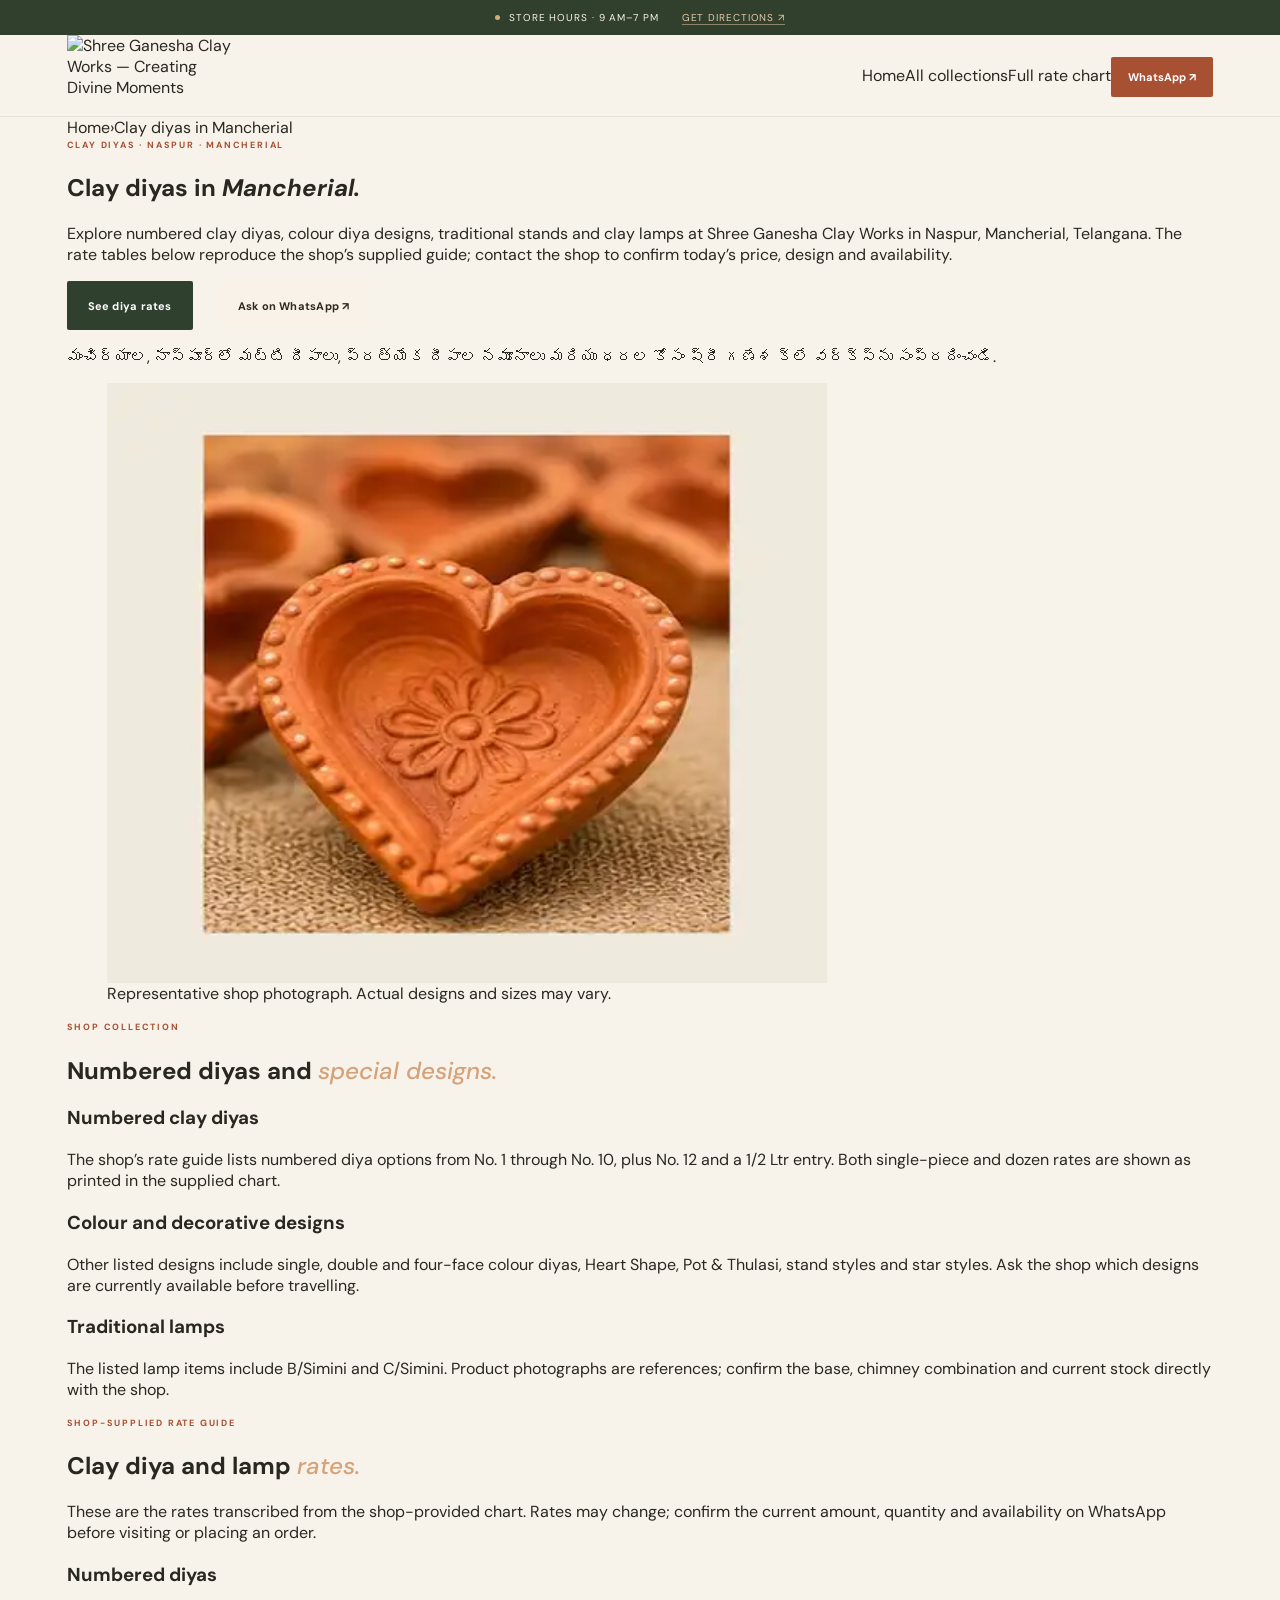
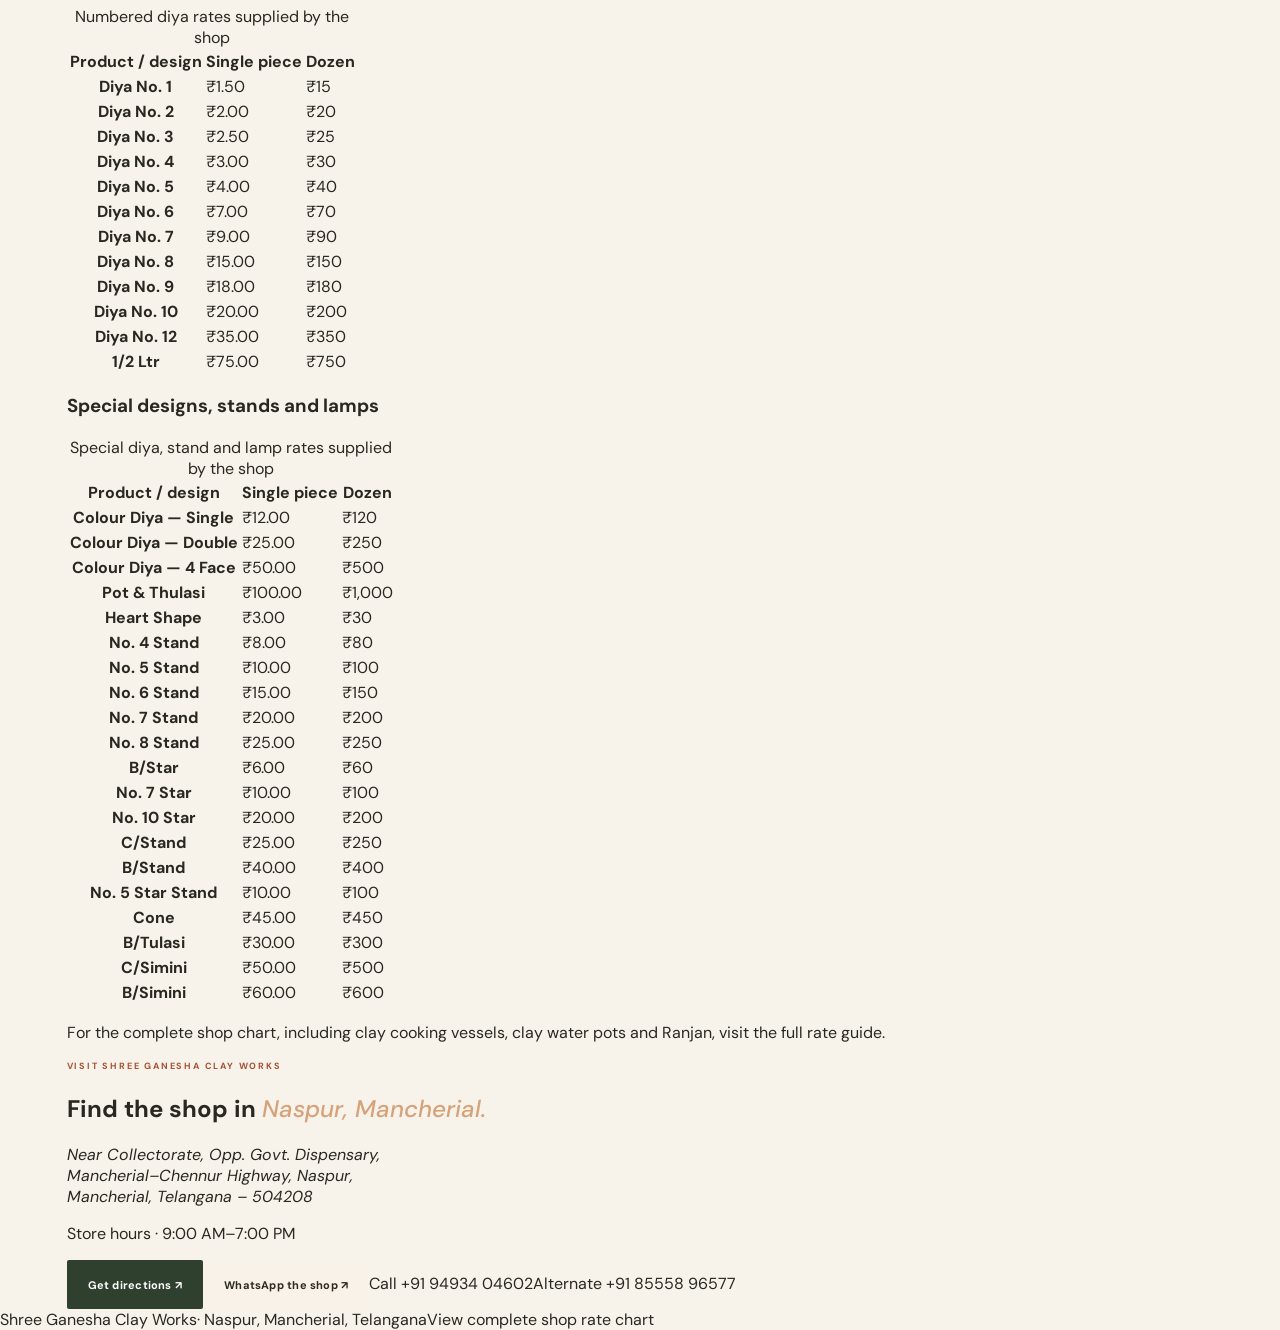
==== clay-diyas-mancherial/index.html @ 5c4641be "Add dedicated Mancherial clay diya landing page" ====
<!doctype html>
<html lang="en-IN">
<head>
  <meta charset="utf-8">
  <meta name="viewport" content="width=device-width, initial-scale=1">
  <meta name="theme-color" content="#f7f2e9">
  <meta name="description" content="Explore numbered clay diyas, colour diya designs, stands and traditional lamps at Shree Ganesha Clay Works in Naspur, Mancherial. Ask for current availability.">
  <meta name="robots" content="index, follow, max-image-preview:large">
  <link rel="canonical" href="https://shreeganeshaclayworks.pages.dev/clay-diyas-mancherial/">
  <meta property="og:site_name" content="Shree Ganesha Clay Works">
  <meta property="og:type" content="website">
  <meta property="og:url" content="https://shreeganeshaclayworks.pages.dev/clay-diyas-mancherial/">
  <meta property="og:title" content="Clay Diyas in Mancherial | Shree Ganesha Clay Works">
  <meta property="og:description" content="Explore numbered clay diyas, colour diya designs, stands and traditional lamps at Shree Ganesha Clay Works in Naspur, Mancherial. Ask for current availability.">
  <meta property="og:image" content="https://shreeganeshaclayworks.pages.dev/assets/products/heart-diya.webp">
  <meta property="og:image:alt" content="Clay products from Shree Ganesha Clay Works in Naspur, Mancherial">
  <meta name="twitter:card" content="summary_large_image">
  <meta name="twitter:title" content="Clay Diyas in Mancherial | Shree Ganesha Clay Works">
  <meta name="twitter:description" content="Explore numbered clay diyas, colour diya designs, stands and traditional lamps at Shree Ganesha Clay Works in Naspur, Mancherial. Ask for current availability.">
  <meta name="twitter:image" content="https://shreeganeshaclayworks.pages.dev/assets/products/heart-diya.webp">
  <title>Clay Diyas in Mancherial | Shree Ganesha Clay Works</title>
  <script type="application/ld+json">{
  "@context": "https://schema.org",
  "@graph": [
    {
      "@type": "CollectionPage",
      "@id": "https://shreeganeshaclayworks.pages.dev/clay-diyas-mancherial/#webpage",
      "url": "https://shreeganeshaclayworks.pages.dev/clay-diyas-mancherial/",
      "name": "Clay Diyas in Mancherial | Shree Ganesha Clay Works",
      "description": "Explore numbered clay diyas, colour diya designs, stands and traditional lamps at Shree Ganesha Clay Works in Naspur, Mancherial. Ask for current availability.",
      "inLanguage": "en-IN",
      "isPartOf": {
        "@id": "https://shreeganeshaclayworks.pages.dev/#store"
      }
    },
    {
      "@type": "BreadcrumbList",
      "itemListElement": [
        {
          "@type": "ListItem",
          "position": 1,
          "name": "Home",
          "item": "https://shreeganeshaclayworks.pages.dev/"
        },
        {
          "@type": "ListItem",
          "position": 2,
          "name": "Clay Diyas in Mancherial | Shree Ganesha Clay Works",
          "item": "https://shreeganeshaclayworks.pages.dev/clay-diyas-mancherial/"
        }
      ]
    }
  ]
}</script>
  <link rel="preconnect" href="https://fonts.googleapis.com">
  <link rel="preconnect" href="https://fonts.gstatic.com" crossorigin>
  <link href="https://fonts.googleapis.com/css2?family=DM+Sans:wght@400;500;600;700&family=Playfair+Display:wght@500;600;700&display=swap" rel="stylesheet">
  <link rel="stylesheet" href="../styles.css?v=20261110-seo-01">
  <link rel="icon" type="image/svg+xml" href="../favicon.svg">
</head>
<body>
<a class="skip-link" href="#main-content">Skip to content</a>
<div class="announcement"><span class="announcement-dot"></span><span>Store hours · 9 AM–7 PM</span><a href="https://www.google.com/maps/search/?api=1&query=Near+Collectorate,+Opp.+Govt.+Dispensary,+Mancherial-Chennur+Highway,+Naspur,+Mancherial,+Telangana+504208" target="_blank" rel="noopener noreferrer">Get directions ↗</a></div>
<header class="site-header seo-site-header">
 <a class="brand" href="../" aria-label="Shree Ganesha Clay Works home"><img class="brand-logo" src="https://d2ol7oe51mr4n9.cloudfront.net/user_3JhHYSnxjWx3r7xsCRdqAg9xlbY/aad0e2a4-b1b1-4aaa-b859-bee5aded603d.png" alt="Shree Ganesha Clay Works — Creating Divine Moments" width="1774" height="887"></a>
 <nav class="seo-page-nav" aria-label="Page navigation">
  <a href="../">Home</a><a href="../#collections">All collections</a><a href="../#rate-chart">Full rate chart</a><a class="nav-whatsapp" href="https://wa.me/919493404602?text=Hello%20Shree%20Ganesha%20Clay%20Works!%20Please%20share%20current%20product%20designs%2C%20prices%20and%20availability." target="_blank" rel="noopener noreferrer">WhatsApp ↗</a>
 </nav>
</header>
<main id="main-content" class="seo-landing section">
 <nav class="seo-breadcrumbs" aria-label="Breadcrumb"><a href="../">Home</a><span aria-hidden="true">›</span><span aria-current="page">Clay diyas in Mancherial</span></nav>
 <section class="seo-landing-hero">
  <div class="seo-landing-copy">
   <p class="eyebrow">CLAY DIYAS · NASPUR · MANCHERIAL</p>
   <h1>Clay diyas in <em>Mancherial.</em></h1>
   <p class="seo-landing-lede">Explore numbered clay diyas, colour diya designs, traditional stands and clay lamps at Shree Ganesha Clay Works in Naspur, Mancherial, Telangana. The rate tables below reproduce the shop’s supplied guide; contact the shop to confirm today’s price, design and availability.</p>
   <div class="hero-actions"><a class="button button-dark" href="#diya-rates">See diya rates</a><a class="button button-light" href="https://wa.me/919493404602?text=Hello%20Shree%20Ganesha%20Clay%20Works!%20I%20am%20interested%20in%20clay%20diyas.%20Please%20confirm%20current%20designs%2C%20prices%20and%20availability." target="_blank" rel="noopener noreferrer">Ask on WhatsApp ↗</a></div>
   <p class="seo-local-note" lang="te">మంచిర్యాల, నాస్పూర్‌లో మట్టి దీపాలు, ప్రత్యేక దీపాల నమూనాలు మరియు ధరల కోసం ష్రీ గణేశ క్లే వర్క్స్‌ను సంప్రదించండి.</p>
  </div>
  <figure class="seo-landing-visual"><img src="../assets/products/heart-diya.webp" alt="Traditional clay diya reference photograph from Shree Ganesha Clay Works" width="720" height="600"><figcaption>Representative shop photograph. Actual designs and sizes may vary.</figcaption></figure>
 </section>
 <section class="seo-copy-section" aria-labelledby="diya-collection-title">
  <p class="eyebrow">SHOP COLLECTION</p><h2 id="diya-collection-title">Numbered diyas and <em>special designs.</em></h2>
  <div class="seo-copy-grid">
   <article><h3>Numbered clay diyas</h3><p>The shop’s rate guide lists numbered diya options from No. 1 through No. 10, plus No. 12 and a 1/2 Ltr entry. Both single-piece and dozen rates are shown as printed in the supplied chart.</p></article>
   <article><h3>Colour and decorative designs</h3><p>Other listed designs include single, double and four-face colour diyas, Heart Shape, Pot &amp; Thulasi, stand styles and star styles. Ask the shop which designs are currently available before travelling.</p></article>
   <article><h3>Traditional lamps</h3><p>The listed lamp items include B/Simini and C/Simini. Product photographs are references; confirm the base, chimney combination and current stock directly with the shop.</p></article>
  </div>
 </section>
 <section class="seo-rates-section" id="diya-rates" aria-labelledby="diya-rates-title">
  <p class="eyebrow">SHOP-SUPPLIED RATE GUIDE</p><h2 id="diya-rates-title">Clay diya and lamp <em>rates.</em></h2>
  <p class="seo-rates-intro">These are the rates transcribed from the shop-provided chart. Rates may change; confirm the current amount, quantity and availability on WhatsApp before visiting or placing an order.</p>
  <h3>Numbered diyas</h3><div class="seo-table-wrap"><table class="seo-rate-table"><caption>Numbered diya rates supplied by the shop</caption><thead><tr><th scope="col">Product / design</th><th scope="col">Single piece</th><th scope="col">Dozen</th></tr></thead><tbody><tr><th scope="row">Diya No. 1</th><td>₹1.50</td><td>₹15</td></tr><tr><th scope="row">Diya No. 2</th><td>₹2.00</td><td>₹20</td></tr><tr><th scope="row">Diya No. 3</th><td>₹2.50</td><td>₹25</td></tr><tr><th scope="row">Diya No. 4</th><td>₹3.00</td><td>₹30</td></tr><tr><th scope="row">Diya No. 5</th><td>₹4.00</td><td>₹40</td></tr><tr><th scope="row">Diya No. 6</th><td>₹7.00</td><td>₹70</td></tr><tr><th scope="row">Diya No. 7</th><td>₹9.00</td><td>₹90</td></tr><tr><th scope="row">Diya No. 8</th><td>₹15.00</td><td>₹150</td></tr><tr><th scope="row">Diya No. 9</th><td>₹18.00</td><td>₹180</td></tr><tr><th scope="row">Diya No. 10</th><td>₹20.00</td><td>₹200</td></tr><tr><th scope="row">Diya No. 12</th><td>₹35.00</td><td>₹350</td></tr><tr><th scope="row">1/2 Ltr</th><td>₹75.00</td><td>₹750</td></tr></tbody></table></div>
  <h3>Special designs, stands and lamps</h3><div class="seo-table-wrap"><table class="seo-rate-table"><caption>Special diya, stand and lamp rates supplied by the shop</caption><thead><tr><th scope="col">Product / design</th><th scope="col">Single piece</th><th scope="col">Dozen</th></tr></thead><tbody><tr><th scope="row">Colour Diya — Single</th><td>₹12.00</td><td>₹120</td></tr><tr><th scope="row">Colour Diya — Double</th><td>₹25.00</td><td>₹250</td></tr><tr><th scope="row">Colour Diya — 4 Face</th><td>₹50.00</td><td>₹500</td></tr><tr><th scope="row">Pot &amp; Thulasi</th><td>₹100.00</td><td>₹1,000</td></tr><tr><th scope="row">Heart Shape</th><td>₹3.00</td><td>₹30</td></tr><tr><th scope="row">No. 4 Stand</th><td>₹8.00</td><td>₹80</td></tr><tr><th scope="row">No. 5 Stand</th><td>₹10.00</td><td>₹100</td></tr><tr><th scope="row">No. 6 Stand</th><td>₹15.00</td><td>₹150</td></tr><tr><th scope="row">No. 7 Stand</th><td>₹20.00</td><td>₹200</td></tr><tr><th scope="row">No. 8 Stand</th><td>₹25.00</td><td>₹250</td></tr><tr><th scope="row">B/Star</th><td>₹6.00</td><td>₹60</td></tr><tr><th scope="row">No. 7 Star</th><td>₹10.00</td><td>₹100</td></tr><tr><th scope="row">No. 10 Star</th><td>₹20.00</td><td>₹200</td></tr><tr><th scope="row">C/Stand</th><td>₹25.00</td><td>₹250</td></tr><tr><th scope="row">B/Stand</th><td>₹40.00</td><td>₹400</td></tr><tr><th scope="row">No. 5 Star Stand</th><td>₹10.00</td><td>₹100</td></tr><tr><th scope="row">Cone</th><td>₹45.00</td><td>₹450</td></tr><tr><th scope="row">B/Tulasi</th><td>₹30.00</td><td>₹300</td></tr><tr><th scope="row">C/Simini</th><td>₹50.00</td><td>₹500</td></tr><tr><th scope="row">B/Simini</th><td>₹60.00</td><td>₹600</td></tr></tbody></table></div>
  <p class="seo-rates-intro">For the complete shop chart, including clay cooking vessels, clay water pots and Ranjan, visit the <a href="../#rate-chart">full rate guide</a>.</p>
 </section>
 <section class="seo-contact-panel" aria-labelledby="seo-contact-title">
  <div><p class="eyebrow">VISIT SHREE GANESHA CLAY WORKS</p><h2 id="seo-contact-title">Find the shop in <em>Naspur, Mancherial.</em></h2>
   <address>Near Collectorate, Opp. Govt. Dispensary,<br>Mancherial–Chennur Highway, Naspur,<br>Mancherial, Telangana – 504208</address>
   <p class="seo-hours">Store hours · 9:00 AM–7:00 PM</p>
  </div>
  <div class="seo-contact-actions"><a class="button button-dark" href="https://www.google.com/maps/search/?api=1&query=Near+Collectorate,+Opp.+Govt.+Dispensary,+Mancherial-Chennur+Highway,+Naspur,+Mancherial,+Telangana+504208" target="_blank" rel="noopener noreferrer">Get directions ↗</a><a class="button button-light" href="https://wa.me/919493404602?text=Hello%20Shree%20Ganesha%20Clay%20Works!%20I%20would%20like%20to%20enquire%20about%20your%20clay%20products.%20Please%20confirm%20current%20prices%20and%20availability." target="_blank" rel="noopener noreferrer">WhatsApp the shop ↗</a><a class="seo-phone" href="tel:+919493404602">Call +91 94934 04602</a><a class="seo-phone" href="tel:+918555896577">Alternate +91 85558 96577</a></div>
 </section>
</main>
<footer class="seo-page-footer"><a href="../">Shree Ganesha Clay Works</a><span>· Naspur, Mancherial, Telangana</span><a href="../#rate-chart">View complete shop rate chart</a></footer>
</body></html>
---- styles.css ----
:root {
  --paper: #f7f3eb;
  --paper-deep: #eee7db;
  --ink: #292820;
  --muted: #777366;
  --clay: #a85032;
  --clay-dark: #7f3825;
  --leaf: #496345;
  --leaf-light: #dce3d4;
  --line: rgba(41, 40, 32, .15);
  --white: #fffdf8;
  --serif: "Playfair Display", Georgia, serif;
  --sans: "DM Sans", Arial, sans-serif;
  --max: 1240px;
}
* { box-sizing: border-box; }
html { scroll-behavior: smooth; scroll-padding-top: 95px; }
body { margin: 0; background: var(--paper); color: var(--ink); font-family: var(--sans); -webkit-font-smoothing: antialiased; }
a { color: inherit; text-decoration: none; }
button, input { font: inherit; }
button, a { -webkit-tap-highlight-color: transparent; }
img { display: block; max-width: 100%; }
::selection { background: #d9b39a; color: #2a211b; }
.announcement { min-height: 35px; display: flex; align-items: center; justify-content: center; gap: 9px; padding: 7px 18px; background: #31402d; color: #f6f2e8; font-size: 10px; letter-spacing: .09em; text-transform: uppercase; }
.announcement a { margin-left: 14px; color: #e6c9a9; border-bottom: 1px solid rgba(230,201,169,.5); }
.announcement-dot { width: 5px; height: 5px; border-radius: 50%; background: #d2ac7b; }
.site-header { height: 82px; padding: 0 max(5.2vw, calc((100vw - var(--max)) / 2)); display: flex; align-items: center; justify-content: space-between; gap: 28px; background: var(--paper); position: sticky; z-index: 20; top: 0; border-bottom: 1px solid rgba(41,40,32,.08); }
.brand { display: inline-flex; align-items: center; gap: 11px; flex-shrink: 0; }
.brand-mark { display: grid; place-items: center; width: 43px; height: 43px; color: var(--clay); }
.brand-mark svg { width: 100%; height: 100%; }
.brand-copy { display: flex; flex-direction: column; line-height: 1.05; }
.brand-copy strong { font-family: var(--serif); font-size: 19px; font-weight: 700; letter-spacing: -.035em; }
.brand-copy small { margin-top: 5px; font-size: 9px; letter-spacing: .24em; color: var(--leaf); font-weight: 700; }
.primary-nav { display: flex; align-items: center; gap: clamp(18px, 2.5vw, 34px); }
.primary-nav > a:not(.nav-whatsapp) { font-size: 12px; font-weight: 600; color: #555246; transition: color .2s; }
.primary-nav > a:hover { color: var(--clay); }
.nav-whatsapp { padding: 13px 17px; background: var(--clay); color: white; font-size: 11px; font-weight: 700; border-radius: 2px; transition: background .2s, transform .2s; }
.nav-whatsapp:hover { background: var(--clay-dark); transform: translateY(-1px); }
.language-switch { display: flex; align-items: center; gap: 5px; font-size: 10px; color: #a09a8d; }
.language-button { border: 0; background: transparent; padding: 4px; color: #777366; cursor: pointer; font-size: 11px; }
.language-button.is-active { color: var(--clay-dark); font-weight: 700; }
.menu-toggle { display: none; border: 0; background: transparent; width: 42px; height: 42px; padding: 11px 8px; }
.menu-toggle span { display: block; height: 2px; margin: 6px 0; width: 24px; background: var(--ink); transition: transform .2s; }
.hero { min-height: min(690px, 78vh); min-height: min(690px, 78svh); position: relative; display: flex; align-items: center; overflow: hidden; background: #47392d; color: #fff9ed; }
.hero-photo { position: absolute; inset: 0; background-image: url("assets/products/pooja-items.webp"); background-size: cover; background-position: center 54%; transform: scale(1.015); }
.hero-shade { position: absolute; inset: 0; background: linear-gradient(90deg, rgba(24,27,20,.84) 0%, rgba(31,30,23,.69) 39%, rgba(35,29,22,.19) 75%, rgba(35,29,22,.04) 100%), linear-gradient(0deg, rgba(28,25,20,.24), transparent 45%); }
.hero-content { position: relative; z-index: 1; width: min(var(--max), 89.6%); margin: 0 auto; padding: 100px 0 115px; max-width: 1240px; }
.eyebrow { display: flex; align-items: center; gap: 9px; margin: 0 0 19px; color: var(--clay); font-size: 9px; font-weight: 700; letter-spacing: .2em; line-height: 1.6; }
.eyebrow > span:first-child:empty { display: block; width: 24px; height: 1px; background: currentColor; }
.hero-eyebrow { color: #e7c59e; }
.hero h1, .section-heading h2, .collection-top h2, .story-copy h2, .values-heading h2, .visit-copy h2, .closing-banner h2 { font-family: var(--serif); font-weight: 500; letter-spacing: -.045em; }
.hero h1 { max-width: 760px; margin: 0; font-size: clamp(48px, 7.3vw, 92px); line-height: .99; }
.hero h1 em, h2 em { color: #d6a27a; font-weight: 500; }
.hero-lede { max-width: 475px; margin: 25px 0 31px; color: rgba(255,249,237,.82); font-size: 14px; line-height: 1.85; }
.hero-actions, .visit-actions { display: flex; align-items: center; flex-wrap: wrap; gap: 24px; }
.button { min-height: 49px; display: inline-flex; align-items: center; justify-content: center; gap: 25px; padding: 0 20px; border: 1px solid transparent; font-size: 11px; font-weight: 700; letter-spacing: .02em; border-radius: 2px; transition: transform .2s, background .2s, border-color .2s; }
.button:hover { transform: translateY(-2px); }
.button-light { background: #f8f2e8; color: #2c2a22; }
.button-light:hover { background: white; }
.button-dark { background: #30402e; color: white; }
.button-dark:hover { background: #1f3020; }
.text-link { display: inline-flex; align-items: center; gap: 13px; color: var(--clay-dark); font-size: 11px; font-weight: 700; }
.text-link span:last-child { font-size: 17px; transition: transform .2s; }
.text-link:hover span:last-child { transform: translateX(4px); }
.text-link-light { color: white; }
.hero-note { position: absolute; z-index: 1; left: 5.2vw; bottom: 35px; display: flex; align-items: center; gap: 12px; font-size: 9px; letter-spacing: .12em; text-transform: uppercase; color: rgba(255,249,237,.78); }
.hero-note-line { width: 34px; height: 1px; background: #d6a27a; }
.hero-index { position: absolute; z-index: 1; bottom: 34px; right: 5.2vw; display: flex; align-items: center; gap: 10px; color: rgba(255,249,237,.8); font-size: 9px; letter-spacing: .1em; }
.hero-index > span:first-child { color: #e7c59e; font-weight: 700; }
.hero-index-rule { width: 48px; height: 1px; background: rgba(255,255,255,.55); }
.intro-strip { min-height: 72px; padding: 15px max(5.2vw, calc((100vw - var(--max)) / 2)); background: #eae2d5; display: flex; align-items: center; justify-content: space-between; gap: 18px 30px; }
.intro-strip > div { display: flex; align-items: center; gap: 10px; color: #4b4a3d; font-family: var(--serif); font-size: 14px; }
.strip-symbol { color: var(--clay); font-size: 18px; }
.section { width: min(var(--max), 89.6%); margin: 0 auto; }
.categories-section { padding-top: 112px; padding-bottom: 115px; }
.section-heading, .collection-top { display: flex; align-items: flex-end; justify-content: space-between; gap: 40px; margin-bottom: 41px; }
.section-heading h2, .collection-top h2, .story-copy h2, .values-heading h2, .visit-copy h2 { margin: 0; font-size: clamp(39px, 5vw, 59px); line-height: 1.08; }
.section-heading h2 em, .story-copy h2 em, .visit-copy h2 em { color: var(--clay); }
.section-aside { max-width: 330px; margin: 0 0 7px; color: var(--muted); font-size: 12px; line-height: 1.9; }
.category-grid { display: grid; grid-template-columns: 1.22fr 1fr 1fr; grid-template-rows: repeat(2, 245px); gap: 13px; }
.category-card { min-width: 0; min-height: 0; position: relative; display: block; overflow: hidden; background: #554433; color: white; }
.category-card:after { content: ""; position: absolute; inset: 0; background: linear-gradient(0deg, rgba(24,24,18,.82), rgba(24,24,18,.02) 70%); transition: background .25s; }
.category-card img { width: 100%; height: 100%; object-fit: cover; transition: transform .55s cubic-bezier(.2,.7,.2,1); }
.category-card:hover img { transform: scale(1.055); }
.category-card:hover:after { background: linear-gradient(0deg, rgba(24,24,18,.9), rgba(24,24,18,.08) 74%); }
.category-featured { grid-row: span 2; }
.category-number { position: absolute; z-index: 1; top: 16px; left: 18px; font-size: 9px; letter-spacing: .14em; color: rgba(255,255,255,.82); }
.category-label { position: absolute; z-index: 1; left: 21px; right: 19px; bottom: 19px; display: grid; grid-template-columns: 1fr auto; align-items: end; gap: 4px 8px; }
.category-label small { grid-column: 1 / -1; color: #e3bd93; font-size: 8px; font-weight: 700; letter-spacing: .16em; }
.category-label strong { font-family: var(--serif); font-size: clamp(19px, 2vw, 24px); font-weight: 500; line-height: 1.15; }
.category-arrow { font-size: 19px; transition: transform .2s; }
.category-card:hover .category-arrow { transform: translate(3px,-3px); }
.collection-section { background: #2d3027; color: #f8f2e8; padding: 100px 0 88px; }
.collection-inner { width: min(var(--max), 89.6%); }
.eyebrow-light { color: #d4a77d; }
.collection-top { align-items: flex-end; margin-bottom: 47px; }
.collection-top h2 { color: #fff9ee; }
.collection-top h2 em { color: #d6a27a; }
.collection-description { max-width: 350px; margin: 0 0 7px; color: rgba(248,242,232,.67); font-size: 12px; line-height: 1.9; }
.collection-tools { display: flex; align-items: center; justify-content: space-between; gap: 22px; padding-bottom: 18px; border-bottom: 1px solid rgba(255,255,255,.17); }
.filter-list { display: flex; gap: 7px; flex-wrap: wrap; }
.filter-chip { border: 1px solid rgba(255,255,255,.2); background: transparent; color: rgba(255,249,238,.72); padding: 9px 12px; border-radius: 30px; font-size: 9px; cursor: pointer; transition: all .2s; }
.filter-chip:hover, .filter-chip.is-active { border-color: #d7a27b; color: #2c3027; background: #d7a27b; }
.search-box { width: 190px; min-width: 175px; height: 38px; display: flex; align-items: center; gap: 8px; padding: 0 11px; border: 1px solid rgba(255,255,255,.24); }
.search-box svg { width: 15px; height: 15px; fill: none; stroke: #d4c8b8; stroke-width: 1.8; }
.search-box input { width: 100%; border: 0; outline: 0; color: #fff8ec; background: transparent; font-size: 10px; }
.search-box input::placeholder { color: rgba(255,248,236,.55); }
.product-grid { display: grid; grid-template-columns: repeat(3, 1fr); gap: 30px 17px; padding-top: 25px; }
.product-card { min-width: 0; color: var(--ink); background: #f7f2e9; }
.product-image-wrap { position: relative; aspect-ratio: 1.24 / 1; overflow: hidden; background: #e2d8c9; }
.product-image-wrap img { width: 100%; height: 100%; object-fit: cover; transition: transform .5s; }
.product-card:hover .product-image-wrap img { transform: scale(1.05); }
.product-tag { position: absolute; top: 13px; left: 13px; padding: 7px 9px; color: #3e4a34; background: rgba(246,242,232,.94); font-size: 8px; font-weight: 700; letter-spacing: .1em; text-transform: uppercase; }
.product-card-body { padding: 18px 18px 17px; }
.product-card-category { color: var(--clay); font-size: 8px; font-weight: 700; letter-spacing: .16em; text-transform: uppercase; }
.product-card h3 { margin: 7px 0 7px; font-family: var(--serif); font-size: 22px; font-weight: 500; letter-spacing: -.025em; }
.product-card p { min-height: 41px; margin: 0; color: #716c60; font-size: 10px; line-height: 1.65; }
.product-card-action { display: flex; align-items: center; justify-content: space-between; margin-top: 18px; padding-top: 13px; border-top: 1px solid rgba(41,40,32,.13); color: var(--clay-dark); font-size: 10px; font-weight: 700; }
.product-card-action span:last-child { font-size: 17px; transition: transform .2s; }
.product-card-action:hover span:last-child { transform: translate(3px,-3px); }
.empty-state { padding: 45px 0; text-align: center; color: rgba(255,248,236,.7); font-size: 13px; }
.collection-footnote { display: flex; align-items: center; gap: 11px; margin-top: 30px; color: rgba(255,248,236,.58); font-size: 9px; line-height: 1.65; }
.footnote-star { color: #d5a178; font-size: 18px; }
.story-section { display: grid; grid-template-columns: 1.05fr .95fr; gap: clamp(45px, 8vw, 110px); align-items: center; padding-top: 122px; padding-bottom: 125px; }
.story-image-wrap { position: relative; padding: 0 25px 25px 0; }
.story-image-wrap:before { content: ""; position: absolute; z-index: -1; right: 0; bottom: 0; width: 72%; height: 72%; background: #e8ddcd; }
.story-image-wrap img { width: 100%; aspect-ratio: 1.02 / 1; object-fit: cover; }
.image-caption { position: absolute; left: 0; bottom: 0; padding: 11px 15px; background: var(--clay); color: white; font-family: var(--serif); font-size: 12px; font-style: italic; }
.story-copy { padding: 15px 0; }
.story-copy h2 { margin-bottom: 22px; }
.story-copy p:not(.eyebrow) { max-width: 480px; color: #716c60; font-size: 12px; line-height: 1.95; }
.story-copy .text-link { margin-top: 15px; }
.story-signature { display: flex; flex-direction: column; margin-top: 36px; padding-top: 20px; border-top: 1px solid var(--line); }
.story-signature span { font-family: var(--serif); font-style: italic; font-size: 24px; color: var(--clay-dark); }
.story-signature small { margin-top: 5px; color: var(--leaf); font-size: 8px; font-weight: 700; letter-spacing: .2em; }
.values-band { display: grid; grid-template-columns: .95fr 1.05fr; gap: 8vw; align-items: center; padding: 85px max(5.2vw, calc((100vw - var(--max)) / 2)); background: #41513a; color: #f8f2e8; }
.values-heading h2 { font-size: clamp(37px, 4.4vw, 55px); }
.values-heading h2 em { color: #dfb68f; }
.value-items { display: grid; gap: 22px; }
.value-item { display: grid; grid-template-columns: 45px 1fr; gap: 15px; padding-bottom: 18px; border-bottom: 1px solid rgba(255,255,255,.2); }
.value-item:last-child { border: 0; padding-bottom: 0; }
.value-item > span { color: #d9b28b; font-family: var(--serif); font-size: 17px; }
.value-item strong { font-family: var(--serif); font-size: 18px; font-weight: 500; }
.value-item p { margin: 6px 0 0; color: rgba(248,242,232,.68); font-size: 10px; line-height: 1.7; }
.visit-section { display: grid; grid-template-columns: 1fr .8fr; gap: clamp(40px, 9vw, 130px); align-items: center; padding-top: 120px; padding-bottom: 120px; }
.visit-copy h2 { margin-bottom: 22px; }
.visit-lede { max-width: 450px; color: #716c60; font-size: 12px; line-height: 1.9; }
.address-block { display: flex; gap: 15px; margin-top: 30px; padding-top: 24px; border-top: 1px solid var(--line); }
.address-icon { color: var(--clay); font-size: 28px; line-height: 1; }
.address-block small, .contact-line span { display: block; margin-bottom: 8px; color: var(--leaf); font-size: 8px; font-weight: 700; letter-spacing: .18em; }
.address-block address { color: #504d42; font-size: 11px; font-style: normal; line-height: 1.8; }
.visit-actions { margin-top: 28px; gap: 23px; }
.visit-card { position: relative; padding: 37px 34px 33px; background: #a85032; color: #fff8ed; overflow: hidden; }
.visit-card:after { content: ""; position: absolute; right: -40px; bottom: -63px; width: 185px; height: 185px; border: 1px solid rgba(255,255,255,.2); border-radius: 50%; box-shadow: 0 0 0 17px rgba(255,255,255,.025), 0 0 0 35px rgba(255,255,255,.025); pointer-events: none; }
.visit-card-top { display: flex; justify-content: space-between; align-items: center; font-size: 9px; font-weight: 700; letter-spacing: .18em; }
.visit-sun { font-size: 33px; color: #edc99f; }
.visit-card > p { max-width: 300px; margin: 18px 0 29px; color: rgba(255,248,237,.8); font-family: var(--serif); font-size: 20px; line-height: 1.45; }
.contact-line { display: flex; flex-direction: column; padding: 13px 0; border-top: 1px solid rgba(255,255,255,.24); }
.contact-line span { margin-bottom: 5px; color: #f1c9a4; }
.contact-line a { font-size: 15px; font-weight: 600; letter-spacing: .02em; }
.visit-whatsapp { position: relative; z-index: 1; width: 100%; justify-content: space-between; margin-top: 17px; }
.contact-note { display: block; margin-top: 15px; color: rgba(255,248,237,.64); font-size: 8px; line-height: 1.6; }
.closing-banner { position: relative; padding: 78px 20px 83px; background: #e9e0d1; text-align: center; overflow: hidden; }
.closing-flower { margin-bottom: 11px; color: var(--clay); font-size: 27px; }
.closing-banner > p { margin: 0 0 15px; color: var(--leaf); font-size: 8px; font-weight: 700; letter-spacing: .2em; }
.closing-banner h2 { margin: 0 0 22px; font-size: clamp(40px, 5.4vw, 67px); line-height: 1.04; }
.closing-banner h2 em { color: var(--clay); }
.closing-link { display: inline-flex; align-items: center; gap: 18px; color: var(--clay-dark); font-size: 10px; font-weight: 700; border-bottom: 1px solid rgba(127,56,37,.4); padding-bottom: 8px; }
.site-footer { padding: 42px max(5.2vw, calc((100vw - var(--max)) / 2)) 22px; background: #282b24; color: #f7f1e7; }
.brand-footer .brand-mark { color: #d8a27b; }
.brand-footer .brand-copy small { color: #c2cdb6; }
.site-footer > p { margin: 13px 0 22px 54px; color: rgba(247,241,231,.55); font-family: var(--serif); font-style: italic; font-size: 13px; }
.footer-links { display: flex; gap: 25px; margin: 23px 0 30px; padding-bottom: 27px; border-bottom: 1px solid rgba(255,255,255,.15); }
.footer-links a, .footer-bottom { color: rgba(247,241,231,.65); font-size: 9px; }
.footer-links a:hover, .footer-bottom a:hover { color: #e4b78f; }
.footer-bottom { display: flex; justify-content: space-between; flex-wrap: wrap; gap: 13px; }
.floating-whatsapp { position: fixed; z-index: 30; right: 22px; bottom: 22px; display: inline-flex; align-items: center; gap: 9px; padding: 13px 17px; color: white; background: #2e6c48; border-radius: 40px; box-shadow: 0 8px 30px rgba(22,41,27,.23); font-size: 10px; font-weight: 700; opacity: 0; visibility: hidden; pointer-events: none; transform: translateY(8px); transition: opacity .2s, visibility .2s, transform .2s, background .2s; }
.floating-whatsapp.is-visible { opacity: 1; visibility: visible; pointer-events: auto; transform: translateY(0); }
.floating-whatsapp:hover { background: #24583a; transform: translateY(-3px); }
.floating-whatsapp svg { width: 18px; height: 18px; fill: none; stroke: currentColor; stroke-width: 1.6; stroke-linecap: round; stroke-linejoin: round; }

@media (min-width: 1500px) {
  .hero-content { width: min(var(--max), 89.6%); }
}
@media (max-width: 980px) {
  .site-header { padding-left: 5%; padding-right: 5%; }
  .primary-nav { gap: 17px; }
  .primary-nav > a:not(.nav-whatsapp) { font-size: 11px; }
  .nav-whatsapp { padding: 12px 13px; font-size: 10px; }
  .category-grid { grid-template-rows: repeat(2, 210px); }
  .collection-tools { align-items: flex-start; flex-direction: column; }
  .search-box { width: min(100%, 300px); }
  .values-band { gap: 5vw; }
  .visit-section { grid-template-columns: 1fr .9fr; gap: 45px; }
}
@media (max-width: 700px) {
  html { scroll-padding-top: 76px; }
  .announcement { min-height: 32px; font-size: 8px; gap: 6px; letter-spacing: .06em; }
  .announcement a { margin-left: 4px; }
  .site-header { height: 70px; padding: 0 5%; }
  .brand-mark { width: 37px; height: 37px; }
  .brand-copy strong { font-size: 17px; }
  .brand-copy small { font-size: 8px; }
  .menu-toggle { display: block; cursor: pointer; }
  .primary-nav { position: absolute; top: 69px; left: 0; right: 0; display: none; align-items: stretch; flex-direction: column; gap: 0; padding: 9px 5% 20px; background: var(--paper); border-top: 1px solid var(--line); box-shadow: 0 15px 24px rgba(35,31,24,.1); }
  .primary-nav.is-open { display: flex; }
  .primary-nav > a:not(.nav-whatsapp) { padding: 14px 0; border-bottom: 1px solid rgba(41,40,32,.08); font-size: 12px; }
  .nav-whatsapp { margin-top: 13px; text-align: center; }
  .language-switch { align-self: flex-start; margin-top: 13px; }
  .menu-toggle[aria-expanded="true"] span:first-child { transform: translateY(4px) rotate(45deg); }
  .menu-toggle[aria-expanded="true"] span:last-child { transform: translateY(-4px) rotate(-45deg); }
  .hero { min-height: 640px; min-height: min(690px, 79svh); align-items: flex-end; }
  .hero-photo { background-position: 58% center; }
  .hero-shade { background: linear-gradient(0deg, rgba(23,25,19,.91) 0%, rgba(26,25,20,.72) 44%, rgba(26,25,20,.12) 100%); }
  .hero-content { width: 90%; padding: 0 0 122px; }
  .hero h1 { font-size: clamp(43px, 11vw, 69px); }
  .hero-lede { max-width: 420px; margin: 20px 0 25px; font-size: 12px; }
  .hero-actions { gap: 17px; }
  .button { min-height: 47px; padding: 0 15px; gap: 18px; font-size: 10px; }
  .hero-note { left: 5%; bottom: 25px; max-width: 72%; font-size: 7px; line-height: 1.5; }
  .hero-index { right: 5%; bottom: 26px; }
  .intro-strip { justify-content: flex-start; gap: 15px 24px; padding: 18px 5%; overflow: hidden; }
  .intro-strip > div { white-space: nowrap; font-size: 12px; }
  .categories-section { padding-top: 75px; padding-bottom: 78px; }
  .section-heading, .collection-top { display: block; margin-bottom: 28px; }
  .section-heading h2, .collection-top h2, .story-copy h2, .visit-copy h2 { font-size: clamp(38px, 9vw, 53px); }
  .section-aside, .collection-description { max-width: 450px; margin-top: 15px; font-size: 11px; }
  .category-grid { grid-template-columns: 1fr 1fr; grid-template-rows: 250px 180px 180px; gap: 9px; }
  .category-featured { grid-row: auto; grid-column: span 2; }
  .category-label { left: 13px; right: 12px; bottom: 13px; }
  .category-label strong { font-size: 19px; }
  .category-label small { font-size: 7px; }
  .category-number { top: 12px; left: 13px; font-size: 8px; }
  .collection-section { padding: 75px 0 68px; }
  .collection-inner, .section { width: 90%; }
  .collection-top { margin-bottom: 30px; }
  .collection-tools { gap: 17px; padding-bottom: 15px; }
  .filter-list { flex-wrap: nowrap; width: 100%; overflow-x: auto; padding-bottom: 7px; scrollbar-width: thin; }
  .filter-chip { flex: 0 0 auto; padding: 9px 11px; }
  .search-box { width: 100%; }
  .product-grid { grid-template-columns: repeat(2, minmax(0, 1fr)); gap: 13px 10px; padding-top: 17px; }
  .product-image-wrap { aspect-ratio: 1 / 1; }
  .product-tag { top: 8px; left: 8px; padding: 6px 7px; font-size: 7px; }
  .product-card-body { padding: 12px 11px 12px; }
  .product-card-category { font-size: 7px; letter-spacing: .12em; }
  .product-card h3 { font-size: 18px; line-height: 1.12; margin: 6px 0; }
  .product-card p { font-size: 9px; min-height: 48px; }
  .product-card-action { margin-top: 12px; padding-top: 10px; font-size: 9px; }
  .collection-footnote { margin-top: 22px; align-items: flex-start; }
  .story-section { grid-template-columns: 1fr; gap: 36px; padding-top: 76px; padding-bottom: 80px; }
  .story-image-wrap { padding: 0 17px 17px 0; }
  .story-image-wrap img { aspect-ratio: 1.15 / 1; }
  .story-copy { padding: 0; }
  .story-copy p:not(.eyebrow) { font-size: 11px; }
  .story-signature { margin-top: 25px; }
  .values-band { grid-template-columns: 1fr; gap: 35px; padding: 70px 5%; }
  .values-heading h2 { font-size: clamp(37px, 9vw, 50px); }
  .value-items { gap: 17px; }
  .value-item { grid-template-columns: 34px 1fr; gap: 10px; }
  .value-item strong { font-size: 17px; }
  .visit-section { grid-template-columns: 1fr; gap: 35px; padding-top: 78px; padding-bottom: 78px; }
  .visit-card { padding: 29px 25px 25px; }
  .visit-card > p { font-size: 19px; }
  .closing-banner { padding: 65px 18px; }
  .closing-banner h2 { font-size: clamp(39px, 9.7vw, 57px); }
  .site-footer { padding: 35px 5% 22px; }
  .footer-links { flex-wrap: wrap; gap: 15px 22px; }
  .footer-bottom { display: grid; grid-template-columns: 1fr 1fr; }
  .footer-bottom a { grid-column: 1 / -1; }
  .floating-whatsapp { right: 13px; bottom: 13px; padding: 12px 14px; }
}
@media (max-width: 360px) {
  .brand-copy strong { font-size: 15px; }
  .hero h1 { font-size: 41px; }
  .product-card h3 { font-size: 16px; }
  .category-grid { grid-template-rows: 220px 165px 165px; }
}
@media (prefers-reduced-motion: reduce) {
  *, *:before, *:after { scroll-behavior: auto !important; animation-duration: .01ms !important; animation-iteration-count: 1 !important; transition-duration: .01ms !important; }
}
.image-failed { background: linear-gradient(135deg, #e7d6c4, #c68b65); }
.image-failed img { display: none; }
.contact-number { font-size: 15px; font-weight: 600; letter-spacing: .02em; }

:focus-visible { outline: 2px solid var(--clay); outline-offset: 3px; }

/* Product catalogue prices and shop-published rate guide */
.product-price {
  margin-top: 12px;
  color: #496345;
  font-size: 11px;
  font-weight: 700;
  line-height: 1.5;
}
.rate-section {
  padding: 100px 0 105px;
  background: #eee6d9;
}
.rate-inner { width: min(var(--max), 89.6%); }
.rate-heading {
  display: flex;
  align-items: flex-end;
  justify-content: space-between;
  gap: 40px;
  margin-bottom: 37px;
}
.rate-heading h2 {
  margin: 0;
  font-family: var(--serif);
  font-size: clamp(39px, 5vw, 59px);
  font-weight: 500;
  line-height: 1.08;
  letter-spacing: -.045em;
}
.rate-heading h2 em { color: var(--clay); }
.rate-intro {
  max-width: 365px;
  margin: 0 0 7px;
  color: var(--muted);
  font-size: 12px;
  line-height: 1.9;
}
.rate-groups {
  display: grid;
  grid-template-columns: repeat(2, minmax(0, 1fr));
  align-items: start;
  gap: 17px;
}
.rate-card {
  min-width: 0;
  background: var(--white);
  border: 1px solid rgba(87, 62, 43, .14);
  box-shadow: 0 8px 24px rgba(58, 41, 27, .045);
}
.rate-card h3 {
  margin: 0;
  padding: 16px 18px;
  color: #fff8ed;
  background: #41513a;
  font-family: var(--serif);
  font-size: 20px;
  font-weight: 500;
  line-height: 1.25;
}
.rate-table-wrap { overflow-x: auto; }
.rate-table {
  width: 100%;
  border-collapse: collapse;
  font-size: 11px;
  font-variant-numeric: tabular-nums;
}
.rate-table th, .rate-table td {
  padding: 10px 13px;
  border-bottom: 1px solid rgba(41, 40, 32, .1);
  text-align: right;
  white-space: nowrap;
}
.rate-table thead th {
  color: #6d3a27;
  background: #f4ecdf;
  font-size: 9px;
  font-weight: 700;
  letter-spacing: .04em;
}
.rate-table th:first-child, .rate-table td:first-child {
  text-align: left;
}
.rate-table tbody th {
  color: #474438;
  font-weight: 600;
}
.rate-table tbody td {
  color: #8a3d27;
  font-weight: 700;
}
.rate-table tbody tr:last-child th, .rate-table tbody tr:last-child td { border-bottom: 0; }
.rate-disclaimer {
  max-width: 900px;
  margin: 22px 0 0;
  color: #716c60;
  font-size: 10px;
  line-height: 1.8;
}
.image-failed { background: linear-gradient(135deg, #e7d6c4, #c68b65); }
.image-failed img { display: none; }

@media (max-width: 700px) {
  .rate-section { padding: 76px 0 78px; }
  .rate-heading { display: block; margin-bottom: 27px; }
  .rate-heading h2 { font-size: clamp(38px, 9vw, 53px); }
  .rate-intro { max-width: 460px; margin-top: 14px; font-size: 11px; }
  .rate-groups { grid-template-columns: 1fr; gap: 13px; }
  .rate-card h3 { padding: 14px 15px; font-size: 18px; }
  .rate-table { font-size: 10px; }
  .rate-table th, .rate-table td { padding: 9px 10px; }
  .rate-disclaimer { font-size: 9px; }
}

/* Clear in-page navigation beneath the sticky header */
main [id] { scroll-margin-top: 96px; }

.contact-line { display: flex; flex-direction: column; align-items: flex-start; gap: 2px; }
.contact-line span { margin-bottom: 5px; }
.contact-number { display: inline-block; color: #fff8ed; font-size: 15px; font-weight: 600; letter-spacing: .02em; }
.contact-whatsapp { display: inline-flex; margin-top: 5px; color: #fff1d9; font-size: 10px; font-weight: 700; }
.rate-enquire {
  display: inline-flex;
  align-items: center;
  gap: 3px;
  color: #356947;
  font-size: 9px;
  font-weight: 700;
  text-decoration: underline;
  text-underline-offset: 3px;
}
.rate-table thead th:last-child,
.rate-table tbody td:last-child { text-align: left; }
.rate-table tbody td:last-child { white-space: normal; min-width: 105px; }
.rate-enquire:focus-visible { outline: 2px solid #356947; outline-offset: 3px; border-radius: 2px; }

@media (max-width: 700px) {
  main [id] { scroll-margin-top: 82px; }
  .contact-number { font-size: 14px; }
  .rate-table { width: 100%; min-width: 0; table-layout: fixed; font-size: 8px; }
  .rate-table th, .rate-table td { padding: 8px 4px; white-space: normal; overflow-wrap: anywhere; }
  .rate-table thead th { font-size: 7px; line-height: 1.3; letter-spacing: 0; }
  .rate-table th:first-child, .rate-table td:first-child { width: 34%; text-align: left; }
  .rate-table tbody td:last-child { min-width: 0; }
  .rate-enquire { font-size: 8px; line-height: 1.25; white-space: nowrap; }
  .rate-table-wrap { overflow-x: visible; -webkit-overflow-scrolling: auto; }
}

.skip-link {
  position: fixed;
  z-index: 100;
  top: 8px;
  left: 8px;
  padding: 11px 15px;
  color: #fff8ed;
  background: #31402d;
  transform: translateY(-160%);
}
.skip-link:focus { transform: translateY(0); }

/* Use the actual shop-supplied logo on both ends of the site */
.brand {
  min-width: 164px;
  min-height: 82px;
}
.brand-logo {
  display: block;
  width: 164px;
  height: 82px;
  max-height: 82px;
  object-fit: contain;
  object-position: left center;
}
.brand-footer .brand-logo {
  width: 165px;
  height: 82.5px;
  max-height: 82.5px;
}
@media (max-width: 700px) {
  .brand { min-width: 140px; min-height: 70px; }
  .brand-logo { width: 140px; height: 70px; max-height: 70px; }
  .brand-footer .brand-logo { width: 150px; height: 75px; max-height: 75px; }
}

/* Tablet navigation: keep the brand clear and avoid compressing desktop links */
@media (max-width: 860px) {
  .site-header { height: 70px; padding: 0 5%; }
  .brand { min-width: 140px; min-height: 70px; }
  .brand-logo { width: 140px; height: 70px; max-height: 70px; }
  .menu-toggle { display: block; cursor: pointer; }
  .primary-nav {
    position: absolute;
    top: 69px;
    left: 0;
    right: 0;
    display: none;
    align-items: stretch;
    flex-direction: column;
    gap: 0;
    padding: 9px 5% 20px;
    background: var(--paper);
    border-top: 1px solid var(--line);
    box-shadow: 0 15px 24px rgba(35,31,24,.1);
  }
  .primary-nav.is-open { display: flex; }
  .primary-nav > a:not(.nav-whatsapp) {
    padding: 14px 0;
    border-bottom: 1px solid rgba(41,40,32,.08);
    font-size: 12px;
  }
  .nav-whatsapp { margin-top: 13px; text-align: center; }
  .language-switch { align-self: flex-start; margin-top: 13px; }
  .menu-toggle[aria-expanded="true"] span:first-child { transform: translateY(4px) rotate(45deg); }
  .menu-toggle[aria-expanded="true"] span:last-child { transform: translateY(-4px) rotate(-45deg); }
}


/* Final visual refinement: editorial split hero and consistent product tiles. */
.hero {
  min-height: clamp(500px, 44vw, 590px);
  position: relative;
  display: flex;
  align-items: center;
  overflow: hidden;
  background: var(--paper);
  color: var(--ink);
}
.hero-photo {
  position: absolute;
  top: 36px;
  right: max(5.2vw, calc((100vw - var(--max)) / 2));
  bottom: 36px;
  width: min(47%, 620px);
  border-radius: 5px;
  background-image: url("assets/products/cooking-vessels.webp");
  background-size: cover;
  background-position: center 52%;
  transform: none;
  box-shadow: 0 24px 58px rgba(52, 37, 23, .12);
}
.hero-shade {
  position: absolute;
  inset: 0;
  background: linear-gradient(90deg, var(--paper) 0%, var(--paper) 43%, rgba(247,243,235,.92) 51%, rgba(247,243,235,0) 68%);
  pointer-events: none;
}
.hero-content {
  position: relative;
  z-index: 1;
  width: min(var(--max), 89.6%);
  max-width: 1240px;
  margin: 0 auto;
  padding: 78px 0 84px;
}
.hero-eyebrow { color: var(--clay); }
.hero h1 {
  max-width: 570px;
  margin: 0;
  color: var(--ink);
  font-size: clamp(46px, 6.4vw, 84px);
  line-height: 1.02;
}
.hero h1 em { color: var(--clay); }
.hero-lede {
  max-width: 440px;
  margin: 23px 0 29px;
  color: var(--muted);
  font-size: 14px;
  line-height: 1.85;
}
.text-link-light { color: var(--leaf); }
.hero-note, .hero-index { display: none; }

.category-grid {
  grid-template-columns: repeat(4, minmax(0, 1fr));
  grid-template-rows: repeat(2, 225px);
  gap: 14px;
}
.category-featured { grid-row: auto; grid-column: auto; }
.category-card img[src*="heart-diya.webp"] {
  object-position: 52% 57%;
  transform: scale(1.42);
}
.category-card:hover img[src*="heart-diya.webp"] { transform: scale(1.48); }
.product-image-wrap img[src*="heart-diya.webp"] {
  object-position: 52% 57%;
  transform: scale(1.2);
}
.product-card:hover .product-image-wrap img[src*="heart-diya.webp"] { transform: scale(1.25); }

@media (max-width: 980px) {
  .hero { min-height: 520px; }
  .hero-photo { right: 5%; width: 44%; top: 32px; bottom: 32px; }
  .hero h1 { max-width: 440px; font-size: clamp(42px, 6vw, 64px); }
  .hero-lede { max-width: 380px; }
  .category-grid {
    grid-template-columns: repeat(3, minmax(0, 1fr));
    grid-template-rows: repeat(3, 205px);
  }
}

@media (max-width: 700px) {
  .hero {
    min-height: 0;
    display: grid;
    grid-template-columns: minmax(0, 1fr);
    align-items: start;
    gap: 24px;
    padding: 44px 5% 30px;
  }
  .hero-photo {
    position: relative;
    inset: auto;
    grid-row: 2;
    width: 100%;
    height: 245px;
    border-radius: 4px;
    background-position: center 50%;
  }
  .hero-shade { display: none; }
  .hero-content {
    grid-row: 1;
    width: 100%;
    max-width: none;
    margin: 0;
    padding: 0;
  }
  .hero h1 { max-width: 100%; font-size: clamp(40px, 10.5vw, 53px); }
  .hero-lede { max-width: 470px; margin: 17px 0 22px; font-size: 12px; }
  .hero-actions { gap: 15px; }
  .category-grid {
    grid-template-columns: repeat(2, minmax(0, 1fr));
    grid-template-rows: none;
    grid-auto-rows: 180px;
    gap: 10px;
  }
  .category-featured { grid-row: auto; grid-column: auto; }
}
@media (max-width: 360px) {
  .hero h1 { font-size: 40px; }
  .hero-photo { height: 215px; }
  .category-grid { grid-auto-rows: 165px; }
}


/* Keep the desktop hero photograph on the right, clear of the text overlay. */
.hero-photo { left: auto; }



/* Keep the desktop hero photograph clear of the text column. */
.hero-photo { left: auto; }

.hero h1 {
  max-width: 620px;
  font-size: clamp(46px, 5.3vw, 72px);
}
@media (max-width: 980px) {
  .hero h1 { font-size: clamp(42px, 5.5vw, 60px); }
}

/* Preserve the diya's real silhouette without masking the photograph itself. */
.category-card img[src*="heart-diya.webp"],
.product-image-wrap img[src*="heart-diya.webp"] {
  clip-path: none;
  filter: none;
  object-fit: cover;
  object-position: 52% 48%;
  transform: scale(1.26);
}
.category-card:hover img[src*="heart-diya.webp"],
.product-card:hover .product-image-wrap img[src*="heart-diya.webp"] {
  transform: scale(1.3);
}


/* Practical store facts: replace decorative slogans with useful visit information. */
.store-facts {
  display: grid;
  grid-template-columns: repeat(4, minmax(0, 1fr));
  align-items: stretch;
  gap: 0;
  min-height: 92px;
  padding-top: 13px;
  padding-bottom: 13px;
}
.store-fact {
  display: flex;
  min-width: 0;
  align-items: center;
  gap: 12px;
  padding: 9px 18px;
  border-right: 1px solid rgba(73, 99, 69, .17);
  color: #4b4a3d;
  transition: background .18s ease, color .18s ease;
}
.store-fact:first-child { padding-left: 0; }
.store-fact:last-child { padding-right: 0; border-right: 0; }
.store-fact[href]:hover { color: var(--clay-dark); background: rgba(255,255,255,.24); }
.store-fact-icon {
  display: grid;
  flex: 0 0 36px;
  width: 36px;
  height: 36px;
  place-items: center;
  border: 1px solid rgba(168, 80, 50, .25);
  border-radius: 50%;
  color: var(--clay);
  font-size: 19px;
  line-height: 1;
}
.store-fact-copy { display: flex; min-width: 0; flex-direction: column; gap: 5px; }
.store-fact-copy small {
  color: var(--leaf);
  font-family: var(--sans);
  font-size: 8px;
  font-weight: 700;
  letter-spacing: .13em;
  line-height: 1.3;
}
.store-fact-copy strong {
  color: var(--ink);
  font-family: var(--sans);
  font-size: 12px;
  font-weight: 700;
  line-height: 1.35;
}
.hours-contact-line strong {
  color: #fff8ed;
  font-size: 15px;
  font-weight: 700;
  letter-spacing: .015em;
}
@media (max-width: 980px) {
  .store-facts { grid-template-columns: repeat(2, minmax(0, 1fr)); padding-top: 12px; padding-bottom: 12px; }
  .store-fact { padding: 12px 15px; }
  .store-fact:nth-child(2) { border-right: 0; }
  .store-fact:nth-child(3) { padding-left: 0; }
}
@media (max-width: 700px) {
  .announcement { justify-content: center; }
  .store-facts {
    grid-template-columns: repeat(2, minmax(0, 1fr));
    gap: 0;
    padding: 8px 4%;
    overflow: visible;
  }
  .store-fact { gap: 9px; padding: 12px 8px; }
  .store-fact:first-child, .store-fact:nth-child(3) { padding-left: 4px; }
  .store-fact:nth-child(2) { border-right: 0; }
  .store-fact:nth-child(3), .store-fact:nth-child(4) { border-top: 1px solid rgba(73, 99, 69, .17); }
  .store-fact:nth-child(3) { border-right: 1px solid rgba(73, 99, 69, .17); }
  .store-fact-icon { flex-basis: 31px; width: 31px; height: 31px; font-size: 16px; }
  .store-fact-copy small { font-size: 7px; letter-spacing: .1em; }
  .store-fact-copy strong { font-size: 10px; }
  .hours-contact-line strong { font-size: 15px; }
}
@media (max-width: 360px) {
  .store-fact { gap: 7px; padding: 11px 6px; }
  .store-fact-icon { flex-basis: 28px; width: 28px; height: 28px; }
  .store-fact-copy strong { font-size: 9px; }
}


/* Product-first hero: four real shop photographs, presented at a smaller and more natural scale. */
.hero-shade { z-index: 0; }
.hero-gallery {
  position: absolute;
  z-index: 1;
  top: 36px;
  right: max(5.2vw, calc((100vw - var(--max)) / 2));
  bottom: 36px;
  width: min(47%, 620px);
  display: grid;
  grid-template-columns: repeat(2, minmax(0, 1fr));
  grid-template-rows: repeat(2, minmax(0, 1fr));
  gap: 10px;
  padding: 9px;
  border: 1px solid rgba(94, 72, 48, .12);
  border-radius: 7px;
  background: #e9dfd1;
  box-shadow: 0 18px 44px rgba(52, 37, 23, .1);
}
.hero-gallery img {
  width: 100%;
  height: 100%;
  min-width: 0;
  min-height: 0;
  border-radius: 3px;
  object-fit: cover;
  background: #eee6dc;
}
.hero-gallery img[src*="simini.webp"] {
  object-fit: contain;
  background: #e6ddd0;
}
.hero-gallery img[src*="heart-diya.webp"] {
  object-fit: cover;
  object-position: center 50%;
}
.hero-gallery img[src*="water-pots.webp"] { object-position: center; }
.hero-content { z-index: 2; }
@media (max-width: 980px) {
  .hero-gallery { right: 5%; width: 44%; top: 32px; bottom: 32px; gap: 8px; padding: 7px; }
}
@media (max-width: 700px) {
  .hero-gallery {
    position: relative;
    inset: auto;
    grid-row: 2;
    width: 100%;
    height: auto;
    aspect-ratio: 1.42 / 1;
    padding: 6px;
    gap: 6px;
    border-radius: 5px;
  }
}
@media (max-width: 360px) {
  .hero-gallery { aspect-ratio: 1.32 / 1; gap: 5px; padding: 5px; }
}

/* Never zoom the owner-supplied product photographs to manufacture detail. */
.category-card img[src*="heart-diya.webp"],
.product-image-wrap img[src*="heart-diya.webp"] {
  object-fit: cover;
  object-position: center 50%;
  transform: none;
  background: #e8dfd2;
}
.category-card img[src*="simini.webp"],
.product-image-wrap img[src*="simini.webp"] {
  object-fit: contain;
  object-position: center;
  transform: none;
  background: #e8dfd2;
}
.category-card:hover img[src*="heart-diya.webp"],
.product-card:hover .product-image-wrap img[src*="heart-diya.webp"],
.category-card:hover img[src*="simini.webp"],
.product-card:hover .product-image-wrap img[src*="simini.webp"] {
  transform: none;
}

/* Search feedback and a short, factual shopping path replace repeated brand slogans. */
.product-result-count {
  margin: 16px 0 -8px;
  color: rgba(248,242,232,.65);
  font-size: 10px;
  letter-spacing: .04em;
}
.empty-state {
  display: flex;
  align-items: center;
  justify-content: center;
  flex-wrap: wrap;
  gap: 10px;
}
.empty-state[hidden] { display: none; }
.empty-state a {
  color: #f0c49d;
  font-weight: 700;
  text-decoration: underline;
  text-underline-offset: 3px;
}
.how-to-shop {
  display: grid;
  grid-template-columns: .8fr 1.2fr;
  gap: clamp(35px, 6vw, 80px);
  align-items: center;
  padding-top: 88px;
  padding-bottom: 88px;
}
.how-to-heading h2 {
  margin: 0;
  font-family: var(--serif);
  font-size: clamp(38px, 4.5vw, 55px);
  font-weight: 500;
  line-height: 1.08;
  letter-spacing: -.04em;
}
.how-to-heading h2 em { color: var(--clay); }
.how-to-steps {
  display: grid;
  grid-template-columns: repeat(3, minmax(0, 1fr));
  gap: 12px;
}
.how-to-step {
  min-width: 0;
  min-height: 190px;
  display: flex;
  flex-direction: column;
  align-items: flex-start;
  padding: 20px 17px 18px;
  border: 1px solid rgba(41,40,32,.13);
  background: rgba(255,253,248,.58);
}
.how-to-number {
  color: var(--clay);
  font-family: var(--serif);
  font-size: 17px;
}
.how-to-step h3 {
  margin: 13px 0 7px;
  color: var(--ink);
  font-family: var(--serif);
  font-size: 17px;
  font-weight: 500;
  line-height: 1.2;
}
.how-to-step p {
  margin: 0 0 15px;
  color: var(--muted);
  font-size: 10px;
  line-height: 1.65;
}
.how-to-step a {
  margin-top: auto;
  color: var(--clay-dark);
  font-size: 9px;
  font-weight: 700;
  text-underline-offset: 3px;
}
.how-to-step a:hover { text-decoration: underline; }
@media (max-width: 980px) {
  .how-to-shop { grid-template-columns: 1fr; gap: 27px; }
}
@media (max-width: 700px) {
  .how-to-shop { padding-top: 68px; padding-bottom: 68px; gap: 24px; }
  .how-to-steps { grid-template-columns: 1fr; gap: 9px; }
  .how-to-step { min-height: 0; padding: 16px; }
  .how-to-step h3 { margin-top: 8px; font-size: 18px; }
  .how-to-step p { margin-bottom: 10px; font-size: 11px; }
  .product-result-count { margin: 12px 0 -7px; }
}


/* Product photography: show complete real objects on one quiet, warm canvas. */
.hero-gallery img {
  object-fit: contain;
  padding: 10px;
  background: #f1eadf;
}
.hero-gallery img[src*="simini.webp"] { padding: 4px; }
.hero-gallery img[src*="stand-agul.webp"] { padding: 13px; }

.product-image-wrap {
  background: #eee6da;
}
.product-image-wrap img {
  object-fit: contain;
  object-position: center;
  padding: 10px;
}
.product-image-wrap img[src*="heart-diya.webp"] {
  object-fit: cover;
  object-position: center 85%;
  padding: 0;
  background: #e6ddd1;
}
.product-image-wrap img[src*="pooja-items.webp"] {
  object-fit: cover;
  padding: 0;
}
.product-image-wrap img[src*="simini.webp"] { padding: 6px; }
.product-card:hover .product-image-wrap img[src*="heart-diya.webp"],
.product-card:hover .product-image-wrap img[src*="simini.webp"] {
  transform: none;
}
.category-card img[src*="heart-diya.webp"] {
  object-fit: cover;
  object-position: center 85%;
  transform: none;
}
.category-card:hover img[src*="heart-diya.webp"] { transform: none; }
.category-card img[src*="simini.webp"] {
  object-fit: contain;
  background: #e8dfd2;
}
.category-card:hover img[src*="simini.webp"] { transform: none; }

/* Keep the real photos crisp at native size; never use browser zoom to fake detail. */
.hero-gallery img, .category-card img, .product-image-wrap img, .story-image-wrap img {
  image-rendering: auto;
}


/* Catalogue cards: one category label, consistent heights, and aligned actions. */
.product-card {
  display: flex;
  flex-direction: column;
  height: 100%;
}
.product-card-body {
  display: flex;
  flex: 1;
  flex-direction: column;
}
.product-card-category { margin-bottom: 2px; }
.product-card p {
  flex: 1;
  min-height: 64px;
  font-size: 11px;
  line-height: 1.7;
}
.product-price {
  margin-top: 14px;
  font-size: 12px;
  line-height: 1.55;
}
.product-card-action {
  margin-top: 13px;
  font-size: 10px;
}
@media (max-width: 700px) {
  .product-card p {
    min-height: 58px;
    font-size: 10px;
    line-height: 1.6;
  }
  .product-card-action { font-size: 9px; }
}


/* FULL-PRODUCT FRAMING — never crop or zoom the shop's supplied photographs. */
.hero-photo { display: none; }

/* All supplied product, category, hero and store photographs stay fully visible. */
.hero-gallery img,
.category-card img,
.product-image-wrap img,
.story-image-wrap img {
  box-sizing: border-box;
  object-fit: contain !important;
  object-position: center center !important;
  transform: none !important;
  clip-path: none !important;
  filter: none !important;
  image-rendering: auto;
}
.hero-gallery img {
  padding: 12px;
  background: #f1eadf;
}

/* Category photo and title occupy separate areas; no label covers the item. */
.category-card {
  display: flex;
  flex-direction: column;
  min-height: 0;
  overflow: hidden;
  background: #fffdf8;
  color: var(--ink);
}
.category-card::after,
.category-card:hover::after { display: none; }
.category-card > img {
  display: block;
  flex: 1 1 0;
  width: 100%;
  height: 0;
  min-height: 0;
  padding: 12px;
  background: #eee6da;
  transition: none;
}
.category-card:hover > img { transform: none !important; }
.category-number {
  position: static;
  inset: auto;
  display: block;
  order: 2;
  padding: 7px 14px 0;
  color: var(--leaf);
  background: #fffdf8;
  font-size: 8px;
  letter-spacing: .12em;
}
.category-label {
  position: static;
  inset: auto;
  order: 3;
  display: grid;
  grid-template-columns: minmax(0, 1fr) auto;
  align-items: center;
  gap: 4px 8px;
  padding: 3px 14px 14px;
  color: var(--ink);
  background: #fffdf8;
}
.category-label small {
  color: var(--leaf);
  font-size: 8px;
  letter-spacing: .1em;
}
.category-label strong {
  color: var(--ink);
  font-size: clamp(16px, 1.8vw, 21px);
  line-height: 1.2;
}
.category-arrow { color: var(--clay); }

/* A neutral image stage gives products breathing room without hiding their edges. */
.product-image-wrap {
  display: grid;
  place-items: center;
  background: #eee6da;
}
.product-image-wrap img {
  display: block;
  width: 100%;
  height: 100%;
  padding: 12px;
  background: #eee6da;
  transition: none;
}
.product-card:hover .product-image-wrap img { transform: none !important; }
.story-image-wrap { background: #eee6da; }
.story-image-wrap img {
  padding: 12px;
  background: #eee6da;
}
@media (max-width: 700px) {
  .category-label { padding: 3px 10px 11px; }
  .category-number { padding: 6px 10px 0; }
  .category-label strong { font-size: 16px; }
  .category-label small { font-size: 7px; }
  .category-arrow { font-size: 16px; }
  .category-card > img { padding: 9px; }
  .product-image-wrap img { padding: 8px; }
  .story-image-wrap img { padding: 8px; }
}


/* Dedicated category photo column: the image and its index never overlap. */
.category-card > .category-image-frame {
  display: flex;
  flex: 1 1 0;
  flex-direction: column;
  width: 100%;
  min-height: 0;
  overflow: hidden;
  background: #eee6da;
}
.category-image-frame > img {
  display: block;
  order: 1;
  flex: 1 1 0;
  width: 100%;
  height: 0;
  min-height: 0;
  padding: 14px;
  object-fit: contain !important;
  object-position: center !important;
  background: #eee6da;
}
.category-image-frame > .category-number {
  position: static;
  order: 2;
  flex: 0 0 auto;
  padding: 6px 14px 7px;
  color: var(--leaf);
  background: #fffdf8;
  font-size: 8px;
}
.category-card > .category-label {
  position: static;
  order: 2;
  flex: 0 0 auto;
  padding: 3px 14px 14px;
  background: #fffdf8;
}
@media (max-width: 700px) {
  .category-image-frame > img { padding: 9px; }
  .category-image-frame > .category-number { padding: 5px 10px 6px; }
  .category-card > .category-label { padding: 3px 10px 11px; }
}


/* Story caption stays below the image so the complete shop photo remains unobstructed. */
.story-image-wrap {
  display: flex;
  flex-direction: column;
  align-items: flex-start;
  padding: 0 25px 0 0;
}
.story-image-wrap:before { bottom: 40px; }
.story-image-wrap img {
  display: block;
  position: relative;
  z-index: 1;
  width: 100%;
  aspect-ratio: 1.02 / 1;
  padding: 16px;
  object-fit: contain !important;
  object-position: center !important;
  background: #eee6da;
}
.image-caption {
  position: static;
  left: auto;
  bottom: auto;
  display: inline-block;
  margin-top: 9px;
  padding: 9px 13px;
  align-self: flex-start;
}
@media (max-width: 700px) {
  .story-image-wrap { padding-right: 17px; }
  .story-image-wrap:before { bottom: 37px; }
  .story-image-wrap img { padding: 11px; }
}



/* Standalone product photography: one square file per object, never a sprite or crop window. */
.hero {
  min-height: 570px;
  background: #eee6da;
}
.hero-gallery {
  position: absolute;
  z-index: 1;
  top: 34px;
  right: max(5.2vw, calc((100vw - var(--max)) / 2));
  bottom: 34px;
  width: min(47%, 610px);
  display: grid;
  grid-template-columns: repeat(2, minmax(0, 1fr));
  grid-template-rows: repeat(2, minmax(0, 1fr));
  gap: 10px;
  padding: 9px;
  border: 1px solid rgba(86, 69, 49, .12);
  border-radius: 5px;
  background: #e9e0d4;
  box-shadow: 0 16px 38px rgba(36, 27, 19, .1);
  overflow: hidden;
}
.hero-gallery img,
.category-image-frame > img,
.product-image-wrap > img,
.story-image-wrap > img {
  display: block;
  width: 100%;
  height: 100%;
  min-width: 0;
  min-height: 0;
  object-fit: contain !important;
  object-position: center center !important;
  transform: none !important;
  clip-path: none !important;
  transition: none !important;
  background: #eee7dc;
  image-rendering: auto;
}
.hero-gallery img {
  padding: 13px;
  border-radius: 3px;
}
.hero-shade { z-index: 0; }
.hero-content {
  z-index: 2;
  width: min(43%, 570px);
  margin: 0 auto 0 max(5.2vw, calc((100vw - var(--max)) / 2));
  padding: 92px 0 100px;
}
.hero h1 { max-width: 590px; font-size: clamp(43px, 5.4vw, 70px); }
.hero h1 em { color: #d6a27a; }
.category-card {
  display: flex;
  flex-direction: column;
  height: 100%;
  min-height: 0;
  overflow: hidden;
  border: 1px solid rgba(62, 57, 44, .12);
  border-radius: 5px;
  background: #f6f0e6;
  color: var(--ink);
}
.category-card::after { display: none !important; }
.category-image-frame {
  display: flex;
  flex: 1 1 auto;
  flex-direction: column;
  align-items: center;
  justify-content: center;
  width: 100%;
  min-height: 0;
  overflow: hidden;
  background: #eee7dc;
}
.category-image-frame > img {
  flex: 1 1 0;
  height: 0;
  padding: 13px;
  background: #eee7dc;
}
.category-image-frame > .category-number {
  position: static;
  z-index: auto;
  order: 2;
  flex: 0 0 auto;
  padding: 6px 14px 7px;
  color: var(--leaf);
  background: #fffdf8;
  font-size: 8px;
  letter-spacing: .1em;
}
.category-card > .category-label {
  position: static;
  inset: auto;
  order: 2;
  flex: 0 0 auto;
  padding: 3px 14px 14px;
  background: #fffdf8;
}
.category-card > .category-label strong { color: var(--ink); }
.category-card > .category-label small { color: var(--leaf); }
.category-card:hover img { transform: none !important; }
.product-image-wrap {
  display: grid;
  place-items: center;
  aspect-ratio: 1 / 1;
  overflow: hidden;
  background: #eee7dc;
}
.product-image-wrap > img {
  width: 100%;
  height: 100%;
  padding: 13px;
  background: #eee7dc;
}
.product-card:hover .product-image-wrap > img { transform: none !important; }
.story-image-wrap > img {
  aspect-ratio: 1.02 / 1;
  padding: 16px;
  background: #eee7dc;
}
@media (max-width: 980px) {
  .hero-gallery { right: 5%; width: 46%; top: 30px; bottom: 30px; gap: 8px; }
  .hero-content { width: 43%; margin-left: 5%; }
  .hero h1 { font-size: clamp(39px, 5.2vw, 58px); }
}
@media (max-width: 700px) {
  .hero {
    min-height: 0;
    display: flex;
    flex-direction: column;
    align-items: stretch;
    padding: 18px 5% 30px;
    color: var(--ink);
  }
  .hero-gallery {
    position: relative;
    inset: auto;
    width: 100%;
    height: auto;
    aspect-ratio: 1.5 / 1;
    margin: 0 0 22px;
    padding: 6px;
    gap: 6px;
    box-shadow: none;
  }
  .hero-gallery img { padding: 7px; }
  .hero-shade { display: none; }
  .hero-content {
    width: 100%;
    max-width: none;
    margin: 0;
    padding: 0;
    color: var(--ink);
  }
  .hero-eyebrow { color: var(--clay); }
  .hero h1 { color: var(--ink); font-size: clamp(39px, 10vw, 58px); }
  .hero h1 em { color: var(--clay); }
  .hero-lede { color: #625b50; margin: 15px 0 19px; font-size: 12px; }
  .hero-actions { gap: 14px; }
  .category-image-frame > img { padding: 9px; }
  .category-image-frame > .category-number { padding: 5px 10px 6px; }
  .category-card > .category-label { padding: 3px 10px 11px; }
  .product-image-wrap > img { padding: 9px; }
  .story-image-wrap > img { padding: 11px; }
}


/* Responsive presentation refinement — keep the product story first on phones. */
@media (min-width: 701px) {
  .hero { isolation: isolate; }
  .hero-gallery {
    grid-template-columns: repeat(2, minmax(0, 1fr));
    grid-template-rows: repeat(2, minmax(0, 1fr));
    align-content: stretch;
    border-color: rgba(86, 69, 49, .1);
    box-shadow: 0 18px 42px rgba(36, 27, 19, .09);
  }
  .hero-gallery img {
    padding: clamp(8px, 1vw, 13px);
    background: #f2ece2;
  }
}
@media (max-width: 700px) {
  .hero {
    display: flex;
    flex-direction: column;
    align-items: stretch;
    gap: 18px;
    padding: 28px 5% 28px;
  }
  .hero-content {
    order: 1;
    width: 100%;
    margin: 0;
    padding: 0;
  }
  .hero-gallery {
    order: 2;
    width: 100%;
    aspect-ratio: 1.42 / 1;
    margin: 0;
    padding: 6px;
    gap: 6px;
    border-radius: 6px;
    background: #e9e0d4;
    box-shadow: 0 8px 22px rgba(36, 27, 19, .07);
  }
  .hero-gallery img {
    min-width: 0;
    min-height: 0;
    padding: 8px;
    border-radius: 3px;
    background: #f2ece2;
  }
  .hero-eyebrow { margin-bottom: 12px; }
  .hero h1 {
    max-width: 100%;
    font-size: clamp(39px, 9.8vw, 54px);
    line-height: 1.04;
  }
  .hero-lede {
    max-width: 54ch;
    margin: 15px 0 19px;
    font-size: 13px;
    line-height: 1.75;
  }
  .hero-actions { gap: 12px 17px; }
  .hero-actions .button { min-height: 48px; }
  .intro-strip.store-facts { padding-left: 4%; padding-right: 4%; }
  .category-grid {
    grid-template-columns: repeat(2, minmax(0, 1fr));
    grid-template-rows: none;
    grid-auto-rows: 205px;
    gap: 10px;
  }
  .category-featured { grid-column: auto; grid-row: auto; }
  .product-grid {
    grid-template-columns: repeat(2, minmax(0, 1fr));
    gap: 14px 10px;
  }
  .product-card-body { padding: 13px 11px 12px; }
  .product-card h3 { font-size: clamp(16px, 4.5vw, 19px); }
  .product-card p { font-size: 10px; line-height: 1.6; }
  .product-card-action { min-height: 38px; }
  .story-section { gap: 28px; }
  .visit-card { border-radius: 3px; }
}
@media (max-width: 380px) {
  .hero { padding-top: 23px; }
  .hero h1 { font-size: 39px; }
  .hero-gallery { aspect-ratio: 1.28 / 1; }
  .category-grid { grid-auto-rows: 185px; }
  .category-label strong { font-size: 15px; }
  .product-card-body { padding: 11px 9px; }
  .product-card h3 { font-size: 15px; }
  .product-card p { font-size: 9px; }
  .product-card-action { font-size: 8px; }
}


/* Square generated catalogue images — one consistent photo stage across desktop and mobile. */
.hero-gallery img,
.category-image-frame > img,
.product-image-wrap > img,
.story-image-wrap > img {
  padding: 0 !important;
  object-fit: contain !important;
  object-position: center center !important;
  background: #efe8dd;
}
.hero-gallery,
.category-image-frame,
.product-image-wrap,
.story-image-wrap {
  background: #efe8dd;
}
@media (max-width: 700px) {
  .hero-gallery {
    aspect-ratio: 1.42 / 1;
    border-radius: 7px;
  }
  .category-grid { grid-auto-rows: 205px; }
  .product-image-wrap { aspect-ratio: 1 / 1; }
}


/* Prevent stale theme overrides from zooming, clipping or masking product photos. */
.hero-gallery > img,
.category-image-frame > img,
.product-image-wrap > img,
.story-image-wrap > img {
  transform: none !important;
  clip-path: none !important;
  filter: none !important;
}


/* Tighter rhythm between the story signature and the practical shopping steps on phones. */
@media (max-width: 700px) {
  .story-section {
    gap: 28px;
    padding-top: 58px;
    padding-bottom: 34px;
  }
  .how-to-shop {
    gap: 24px;
    padding-top: 38px;
    padding-bottom: 58px;
  }
}


/* Crawlable local product information — aligned with the shop's existing visual system. */
.local-seo-section {
  padding-top: 82px;
  padding-bottom: 88px;
  border-top: 1px solid var(--line);
  border-bottom: 1px solid var(--line);
}
.local-seo-heading {
  max-width: 850px;
  margin-bottom: 32px;
}
.local-seo-heading h2 {
  margin: 0;
  font-family: var(--serif);
  font-size: clamp(38px, 5vw, 58px);
  font-weight: 500;
  letter-spacing: -.045em;
  line-height: 1.08;
}
.local-seo-heading h2 em { color: var(--clay); }
.local-seo-intro {
  max-width: 760px;
  margin: 19px 0 0;
  color: var(--muted);
  font-size: 13px;
  line-height: 1.9;
}
.local-seo-grid {
  display: grid;
  grid-template-columns: repeat(3, minmax(0, 1fr));
  gap: 13px;
}
.local-seo-card {
  min-width: 0;
  padding: 25px 23px 23px;
  border: 1px solid var(--line);
  background: var(--white);
}
.local-seo-card h3 {
  margin: 0 0 12px;
  font-family: var(--serif);
  font-size: 21px;
  font-weight: 600;
  line-height: 1.25;
}
.local-seo-card p {
  margin: 0 0 19px;
  color: #655f53;
  font-size: 11px;
  line-height: 1.9;
}
.local-seo-card .text-link { font-size: 10px; }
@media (max-width: 900px) {
  .local-seo-grid { grid-template-columns: repeat(2, minmax(0, 1fr)); }
  .local-seo-card:last-child { grid-column: 1 / -1; }
}
@media (max-width: 600px) {
  .local-seo-section { padding-top: 58px; padding-bottom: 62px; }
  .local-seo-heading { margin-bottom: 24px; }
  .local-seo-intro { font-size: 12px; line-height: 1.8; }
  .local-seo-grid { grid-template-columns: 1fr; gap: 10px; }
  .local-seo-card { grid-column: auto !important; padding: 21px 18px; }
}
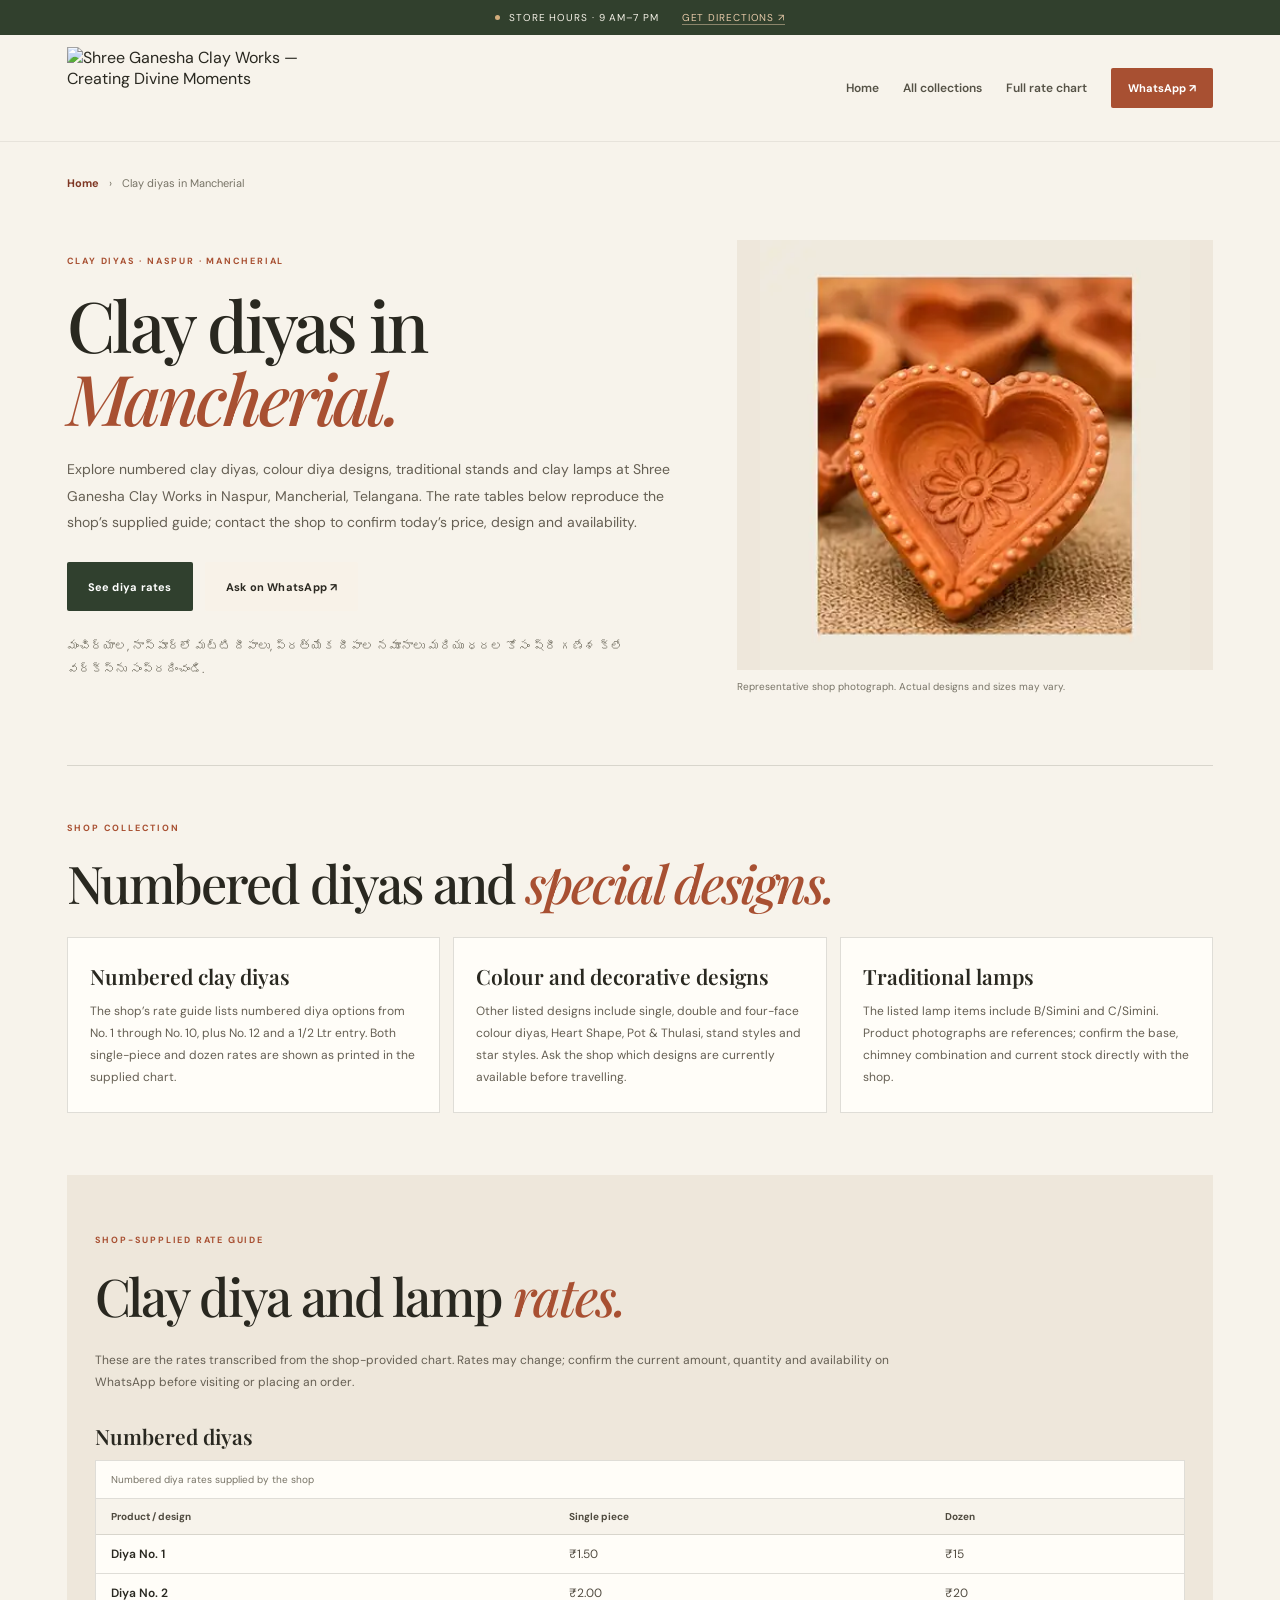
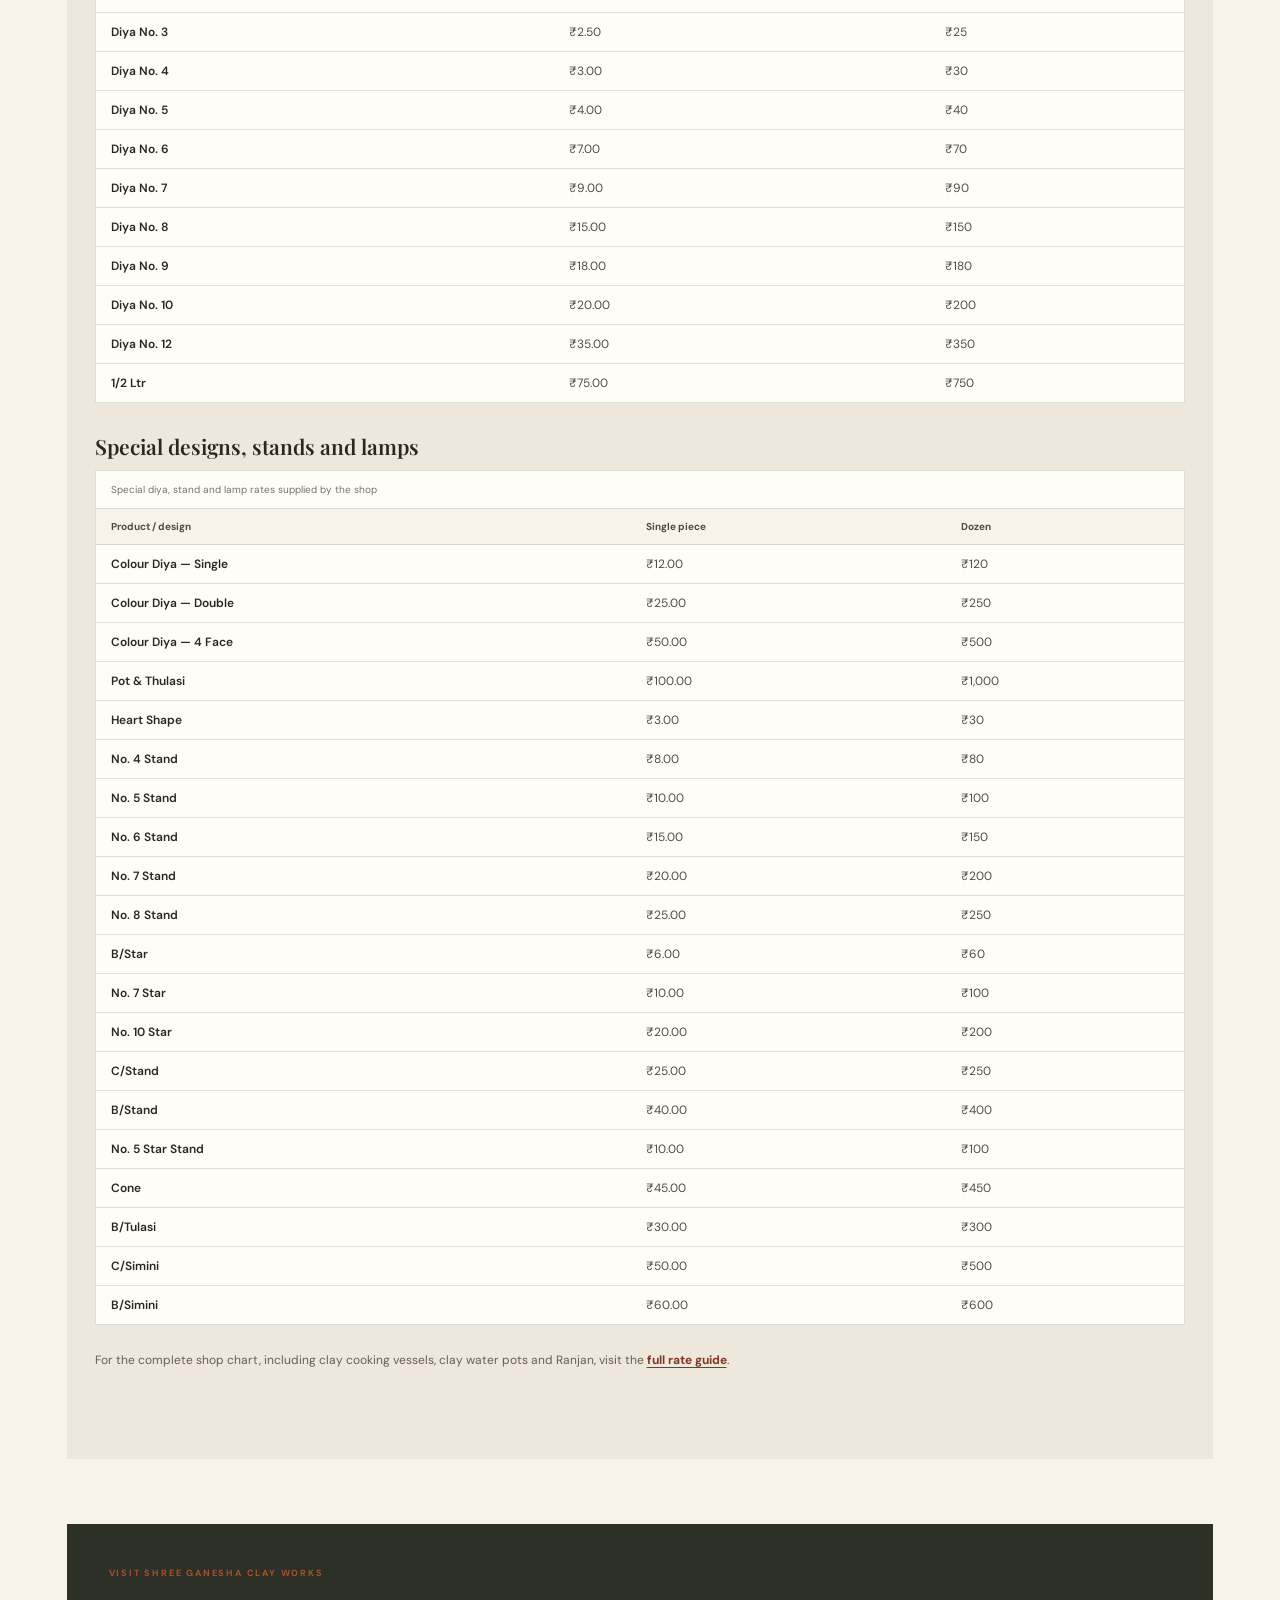
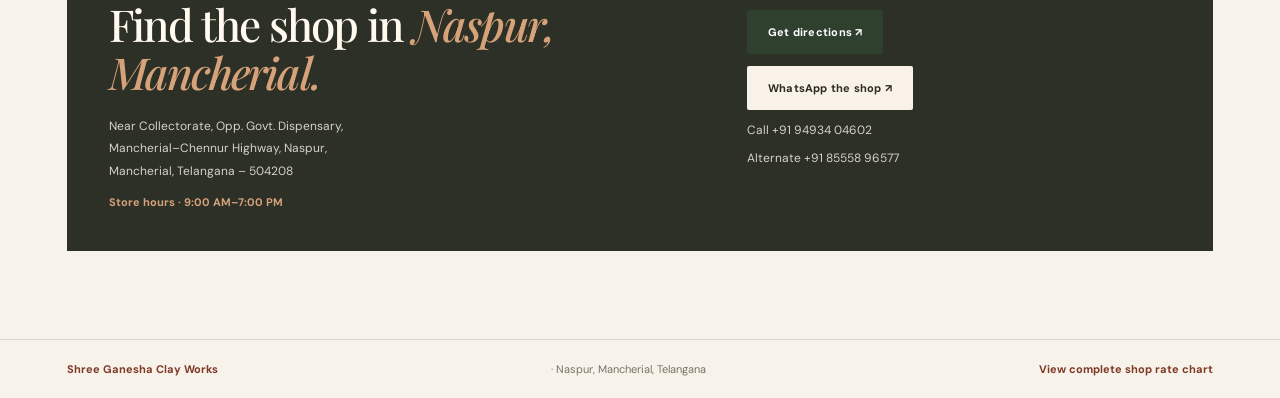
==== commit eb89ae6d: "Complete website entity reference in collection page schema" ====
--- a/clay-diyas-mancherial/index.html
+++ b/clay-diyas-mancherial/index.html
@@ -30,8 +30,15 @@
       "description": "Explore numbered clay diyas, colour diya designs, stands and traditional lamps at Shree Ganesha Clay Works in Naspur, Mancherial. Ask for current availability.",
       "inLanguage": "en-IN",
       "isPartOf": {
-        "@id": "https://shreeganeshaclayworks.pages.dev/#store"
+        "@id": "https://shreeganeshaclayworks.pages.dev/#website"
       }
+    },
+    {
+      "@type": "WebSite",
+      "@id": "https://shreeganeshaclayworks.pages.dev/#website",
+      "url": "https://shreeganeshaclayworks.pages.dev/",
+      "name": "Shree Ganesha Clay Works",
+      "inLanguage": "en-IN"
     },
     {
       "@type": "BreadcrumbList",
--- a/styles.css
+++ b/styles.css
@@ -1575,3 +1575,231 @@
   .local-seo-grid { grid-template-columns: 1fr; gap: 10px; }
   .local-seo-card { grid-column: auto !important; padding: 21px 18px; }
 }
+
+
+/* Focused, useful category landing pages for local product searches. */
+.seo-site-header {
+  min-height: 82px;
+  height: auto;
+  position: relative;
+  padding-top: 12px;
+  padding-bottom: 12px;
+}
+.seo-site-header .brand-logo { width: 235px; height: auto; object-fit: contain; }
+.seo-page-nav {
+  display: flex;
+  align-items: center;
+  justify-content: flex-end;
+  flex-wrap: wrap;
+  gap: 12px 24px;
+}
+.seo-page-nav > a:not(.nav-whatsapp) {
+  color: #555246;
+  font-size: 12px;
+  font-weight: 600;
+}
+.seo-landing { padding-top: 34px; padding-bottom: 88px; }
+.seo-breadcrumbs {
+  display: flex;
+  align-items: center;
+  flex-wrap: wrap;
+  gap: 10px;
+  margin: 0 0 28px;
+  color: var(--muted);
+  font-size: 11px;
+}
+.seo-breadcrumbs a { color: var(--clay-dark); font-weight: 700; }
+.seo-landing-hero {
+  display: grid;
+  grid-template-columns: minmax(0, 1.12fr) minmax(280px, .88fr);
+  align-items: center;
+  gap: clamp(28px, 5vw, 68px);
+  padding: 22px 0 70px;
+}
+.seo-landing-copy h1 {
+  max-width: 760px;
+  margin: 0;
+  font-family: var(--serif);
+  font-size: clamp(42px, 5.7vw, 70px);
+  font-weight: 500;
+  letter-spacing: -.045em;
+  line-height: 1.04;
+}
+.seo-landing-copy h1 em { color: var(--clay); font-weight: 500; }
+.seo-landing-lede {
+  max-width: 640px;
+  margin: 23px 0 26px;
+  color: #655f53;
+  font-size: 14px;
+  line-height: 1.9;
+}
+.seo-landing-copy .hero-actions { gap: 12px; }
+.seo-local-note {
+  max-width: 620px;
+  margin: 24px 0 0;
+  color: var(--muted);
+  font-size: 12px;
+  line-height: 1.9;
+}
+.seo-landing-visual { min-width: 0; margin: 0; }
+.seo-landing-visual img {
+  width: 100%;
+  max-height: 430px;
+  aspect-ratio: 1.1 / 1;
+  object-fit: contain;
+  background: var(--paper-deep);
+}
+.seo-landing-visual figcaption {
+  margin-top: 9px;
+  color: var(--muted);
+  font-size: 10px;
+  line-height: 1.6;
+}
+.seo-copy-section {
+  padding: 55px 0 62px;
+  border-top: 1px solid var(--line);
+}
+.seo-copy-section > h2,
+.seo-rates-section > h2,
+.seo-contact-panel h2 {
+  max-width: 780px;
+  margin: 0 0 25px;
+  font-family: var(--serif);
+  font-size: clamp(34px, 4.5vw, 52px);
+  font-weight: 500;
+  letter-spacing: -.04em;
+  line-height: 1.1;
+}
+.seo-copy-section > h2 em,
+.seo-rates-section > h2 em,
+.seo-contact-panel h2 em { color: var(--clay); font-weight: 500; }
+.seo-copy-grid {
+  display: grid;
+  grid-template-columns: repeat(3, minmax(0, 1fr));
+  gap: 13px;
+}
+.seo-copy-grid article {
+  padding: 24px 22px;
+  border: 1px solid var(--line);
+  background: var(--white);
+}
+.seo-copy-grid h3,
+.seo-rates-section > h3 {
+  margin: 0 0 10px;
+  font-family: var(--serif);
+  font-size: 21px;
+  font-weight: 600;
+}
+.seo-copy-grid p {
+  margin: 0;
+  color: #655f53;
+  font-size: 12px;
+  line-height: 1.85;
+}
+.seo-rates-section {
+  padding: 58px 28px 64px;
+  background: #eee7db;
+}
+.seo-rates-intro {
+  max-width: 820px;
+  margin: 0 0 24px;
+  color: #655f53;
+  font-size: 12px;
+  line-height: 1.85;
+}
+.seo-rates-intro a { color: var(--clay-dark); font-weight: 700; text-decoration: underline; text-underline-offset: 3px; }
+.seo-rates-section > h3 { margin-top: 29px; }
+.seo-table-wrap {
+  width: 100%;
+  overflow-x: auto;
+  margin: 0 0 24px;
+  background: var(--white);
+  border: 1px solid var(--line);
+}
+.seo-rate-table {
+  width: 100%;
+  min-width: 440px;
+  border-collapse: collapse;
+  text-align: left;
+  font-size: 12px;
+}
+.seo-rate-table caption {
+  padding: 12px 15px;
+  color: var(--muted);
+  font-size: 10px;
+  text-align: left;
+}
+.seo-rate-table th,
+.seo-rate-table td {
+  padding: 11px 15px;
+  border-top: 1px solid var(--line);
+}
+.seo-rate-table thead th {
+  color: #4f4a3f;
+  background: #f7f3eb;
+  font-size: 10px;
+  font-weight: 700;
+}
+.seo-rate-table tbody th { font-weight: 600; }
+.seo-rate-table tbody td { color: #514b40; font-variant-numeric: tabular-nums; }
+.seo-contact-panel {
+  display: grid;
+  grid-template-columns: minmax(0, 1fr) minmax(245px, .7fr);
+  align-items: center;
+  gap: 32px;
+  margin-top: 65px;
+  padding: clamp(24px, 4vw, 42px);
+  background: #2d3027;
+  color: #f8f2e8;
+}
+.seo-contact-panel h2 {
+  margin-bottom: 18px;
+  color: #fff9ee;
+  font-size: clamp(30px, 4vw, 44px);
+}
+.seo-contact-panel h2 em { color: #d6a27a; }
+.seo-contact-panel address { color: rgba(248,242,232,.84); font-size: 12px; font-style: normal; line-height: 1.9; }
+.seo-hours { margin: 12px 0 0; color: #d6a27a; font-size: 11px; font-weight: 700; }
+.seo-contact-actions { display: flex; flex-direction: column; align-items: flex-start; gap: 12px; }
+.seo-contact-actions .button { min-height: 44px; }
+.seo-phone { color: rgba(248,242,232,.84); font-size: 12px; }
+.seo-phone:hover { color: #fff; text-decoration: underline; }
+.seo-page-footer {
+  display: flex;
+  align-items: center;
+  justify-content: space-between;
+  flex-wrap: wrap;
+  gap: 12px 20px;
+  padding: 22px 5.2vw;
+  border-top: 1px solid var(--line);
+  color: var(--muted);
+  font-size: 11px;
+}
+.seo-page-footer a { color: var(--clay-dark); font-weight: 700; }
+@media (max-width: 860px) {
+  .seo-site-header { align-items: center; gap: 12px; padding-left: 5.2vw; padding-right: 5.2vw; }
+  .seo-site-header .brand-logo { width: 185px; }
+  .seo-page-nav { gap: 10px 14px; }
+  .seo-page-nav > a:not(.nav-whatsapp) { font-size: 11px; }
+  .seo-page-nav .nav-whatsapp { padding: 10px 12px; }
+  .seo-landing-hero { grid-template-columns: 1fr; }
+  .seo-landing-visual { max-width: 620px; }
+  .seo-copy-grid { grid-template-columns: 1fr 1fr; }
+  .seo-copy-grid article:last-child { grid-column: 1 / -1; }
+}
+@media (max-width: 600px) {
+  .seo-site-header { flex-direction: column; justify-content: center; padding-top: 14px; padding-bottom: 14px; }
+  .seo-site-header .brand-logo { width: 205px; }
+  .seo-page-nav { justify-content: center; gap: 9px 13px; }
+  .seo-page-nav > a:not(.nav-whatsapp) { font-size: 10px; }
+  .seo-page-nav .nav-whatsapp { font-size: 10px; }
+  .seo-landing { padding-top: 25px; padding-bottom: 58px; }
+  .seo-landing-hero { gap: 28px; padding-top: 12px; padding-bottom: 48px; }
+  .seo-landing-lede { font-size: 13px; }
+  .seo-copy-section { padding: 42px 0 46px; }
+  .seo-copy-grid { grid-template-columns: 1fr; gap: 9px; }
+  .seo-copy-grid article:last-child { grid-column: auto; }
+  .seo-rates-section { padding: 42px 5.2vw 46px; }
+  .seo-contact-panel { grid-template-columns: 1fr; gap: 25px; margin-top: 45px; padding: 25px 20px; }
+  .seo-page-footer { justify-content: flex-start; }
+}
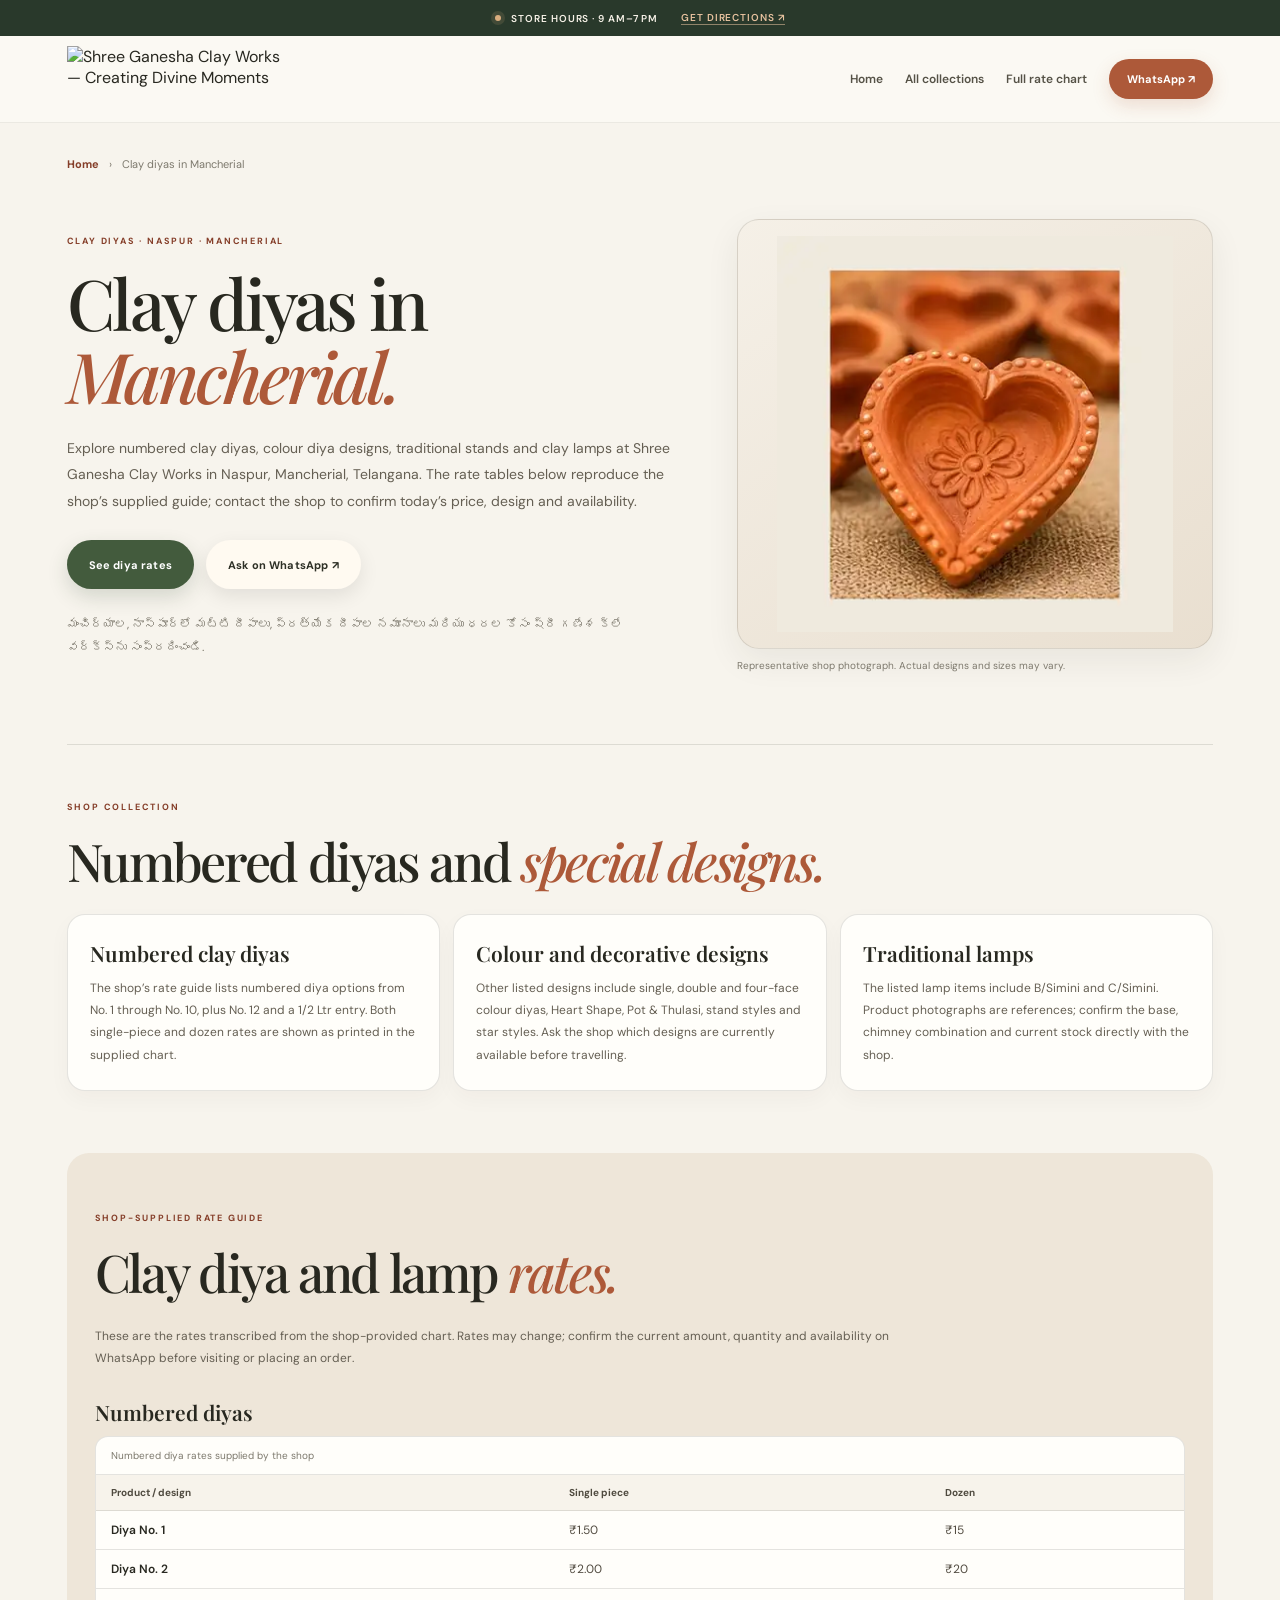
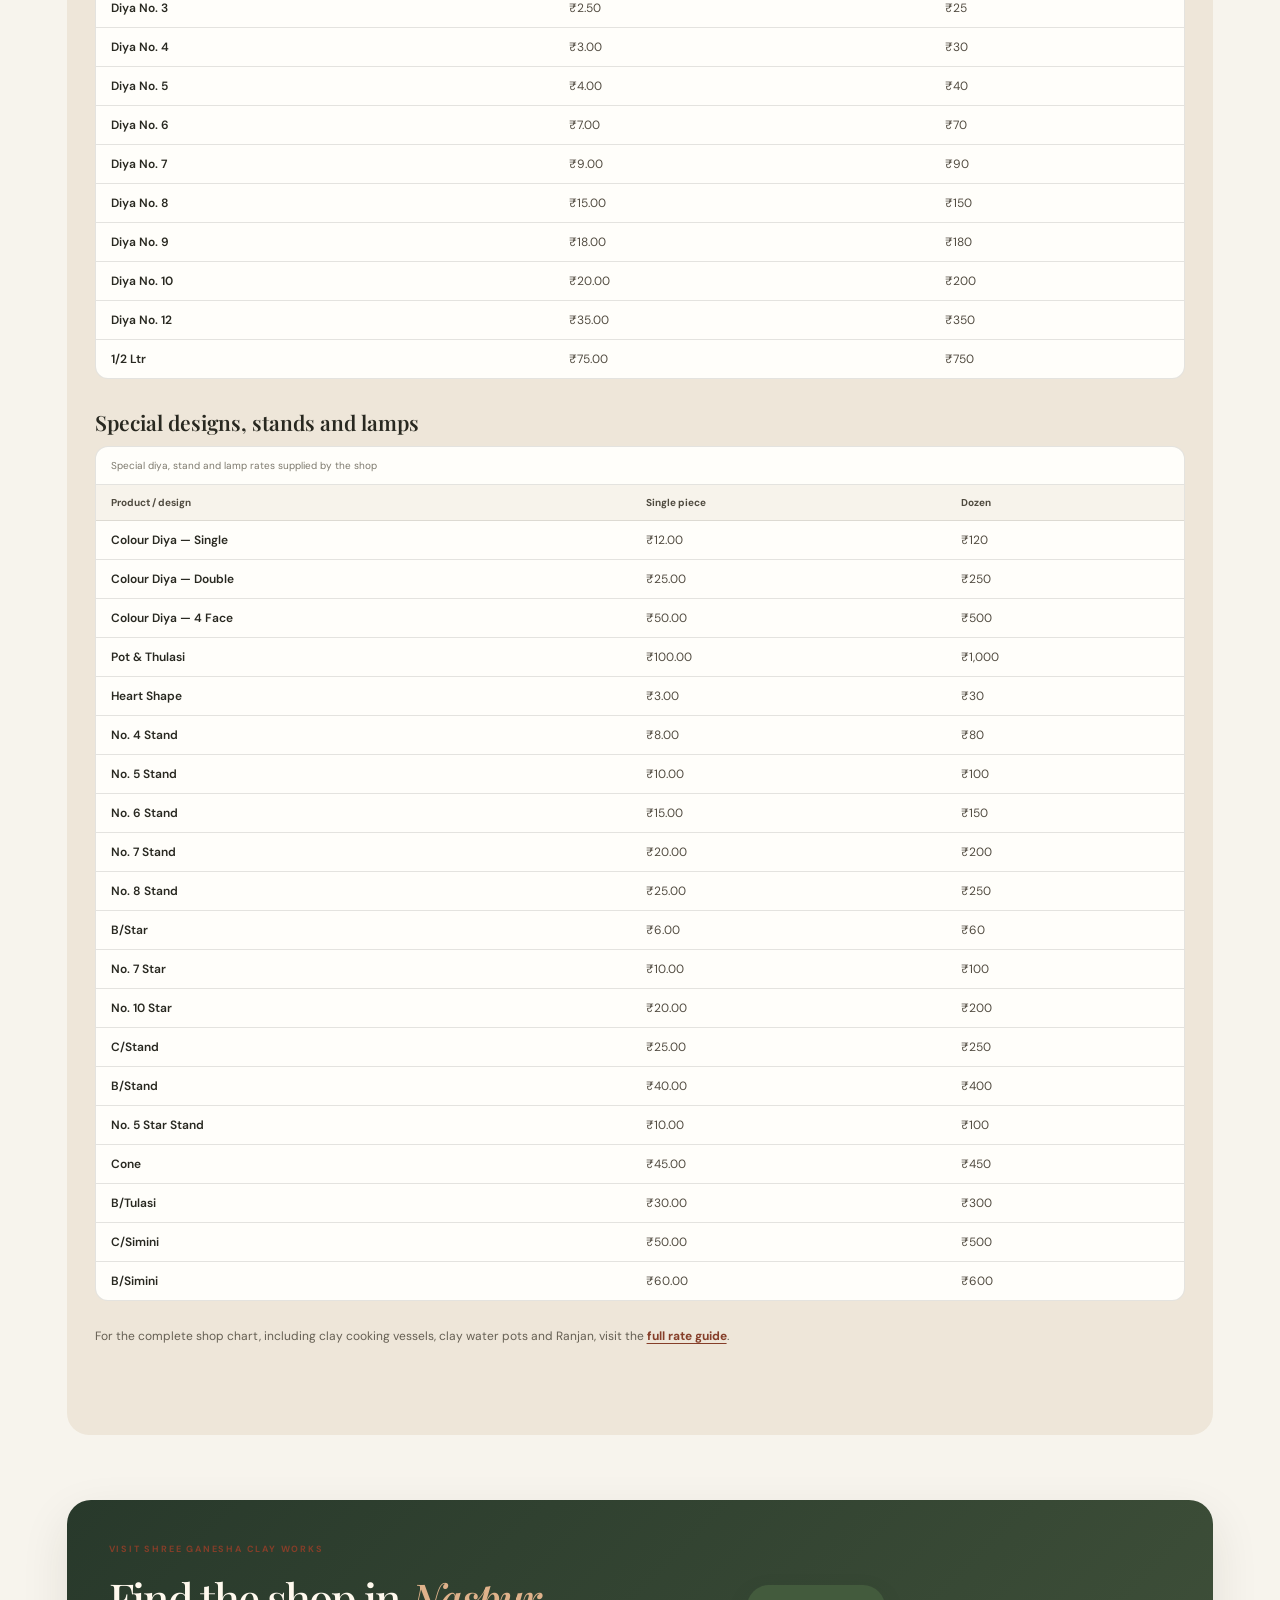
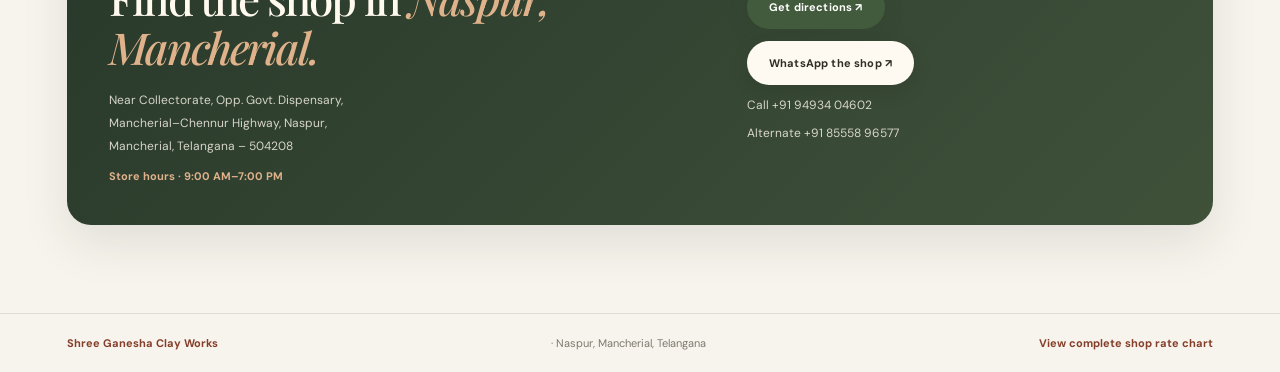
==== commit 950076c7: "Refresh stylesheet cache for storefront redesign" ====
--- a/clay-diyas-mancherial/index.html
+++ b/clay-diyas-mancherial/index.html
@@ -62,7 +62,7 @@
   <link rel="preconnect" href="https://fonts.googleapis.com">
   <link rel="preconnect" href="https://fonts.gstatic.com" crossorigin>
   <link href="https://fonts.googleapis.com/css2?family=DM+Sans:wght@400;500;600;700&family=Playfair+Display:wght@500;600;700&display=swap" rel="stylesheet">
-  <link rel="stylesheet" href="../styles.css?v=20261110-seo-01">
+  <link rel="stylesheet" href="../styles.css?v=20261110-design-01">
   <link rel="icon" type="image/svg+xml" href="../favicon.svg">
 </head>
 <body>
--- a/styles.css
+++ b/styles.css
@@ -1,321 +1,874 @@
+/* Shree Ganesha Clay Works — refined storefront design system. */
 :root {
-  --paper: #f7f3eb;
-  --paper-deep: #eee7db;
-  --ink: #292820;
-  --muted: #777366;
-  --clay: #a85032;
-  --clay-dark: #7f3825;
-  --leaf: #496345;
-  --leaf-light: #dce3d4;
-  --line: rgba(41, 40, 32, .15);
-  --white: #fffdf8;
+  color-scheme: light;
+  --paper: #f7f4ed;
+  --paper-soft: #fbf9f4;
+  --paper-deep: #eee6d9;
+  --ink: #282820;
+  --ink-soft: #57564a;
+  --muted: #7d796d;
+  --clay: #ad5939;
+  --clay-dark: #853e29;
+  --clay-pale: #f1e1d5;
+  --leaf: #435b3d;
+  --leaf-deep: #29392b;
+  --leaf-light: #e1e8dc;
+  --line: rgba(48, 48, 38, .13);
+  --white: #fffefa;
   --serif: "Playfair Display", Georgia, serif;
   --sans: "DM Sans", Arial, sans-serif;
   --max: 1240px;
+  --radius-sm: 10px;
+  --radius-md: 18px;
+  --radius-lg: 26px;
+  --shadow-soft: 0 12px 34px rgba(43, 38, 27, .07);
+  --shadow-card: 0 18px 48px rgba(43, 38, 27, .10);
 }
 * { box-sizing: border-box; }
-html { scroll-behavior: smooth; scroll-padding-top: 95px; }
-body { margin: 0; background: var(--paper); color: var(--ink); font-family: var(--sans); -webkit-font-smoothing: antialiased; }
+html {
+  scroll-behavior: smooth;
+  scroll-padding-top: 104px;
+  background: var(--paper);
+}
+body {
+  margin: 0;
+  background: var(--paper);
+  color: var(--ink);
+  font-family: var(--sans);
+  -webkit-font-smoothing: antialiased;
+  text-rendering: optimizeLegibility;
+}
 a { color: inherit; text-decoration: none; }
 button, input { font: inherit; }
 button, a { -webkit-tap-highlight-color: transparent; }
+button { color: inherit; }
 img { display: block; max-width: 100%; }
-::selection { background: #d9b39a; color: #2a211b; }
-.announcement { min-height: 35px; display: flex; align-items: center; justify-content: center; gap: 9px; padding: 7px 18px; background: #31402d; color: #f6f2e8; font-size: 10px; letter-spacing: .09em; text-transform: uppercase; }
-.announcement a { margin-left: 14px; color: #e6c9a9; border-bottom: 1px solid rgba(230,201,169,.5); }
-.announcement-dot { width: 5px; height: 5px; border-radius: 50%; background: #d2ac7b; }
-.site-header { height: 82px; padding: 0 max(5.2vw, calc((100vw - var(--max)) / 2)); display: flex; align-items: center; justify-content: space-between; gap: 28px; background: var(--paper); position: sticky; z-index: 20; top: 0; border-bottom: 1px solid rgba(41,40,32,.08); }
-.brand { display: inline-flex; align-items: center; gap: 11px; flex-shrink: 0; }
-.brand-mark { display: grid; place-items: center; width: 43px; height: 43px; color: var(--clay); }
-.brand-mark svg { width: 100%; height: 100%; }
-.brand-copy { display: flex; flex-direction: column; line-height: 1.05; }
-.brand-copy strong { font-family: var(--serif); font-size: 19px; font-weight: 700; letter-spacing: -.035em; }
-.brand-copy small { margin-top: 5px; font-size: 9px; letter-spacing: .24em; color: var(--leaf); font-weight: 700; }
-.primary-nav { display: flex; align-items: center; gap: clamp(18px, 2.5vw, 34px); }
-.primary-nav > a:not(.nav-whatsapp) { font-size: 12px; font-weight: 600; color: #555246; transition: color .2s; }
-.primary-nav > a:hover { color: var(--clay); }
-.nav-whatsapp { padding: 13px 17px; background: var(--clay); color: white; font-size: 11px; font-weight: 700; border-radius: 2px; transition: background .2s, transform .2s; }
-.nav-whatsapp:hover { background: var(--clay-dark); transform: translateY(-1px); }
-.language-switch { display: flex; align-items: center; gap: 5px; font-size: 10px; color: #a09a8d; }
-.language-button { border: 0; background: transparent; padding: 4px; color: #777366; cursor: pointer; font-size: 11px; }
-.language-button.is-active { color: var(--clay-dark); font-weight: 700; }
-.menu-toggle { display: none; border: 0; background: transparent; width: 42px; height: 42px; padding: 11px 8px; }
-.menu-toggle span { display: block; height: 2px; margin: 6px 0; width: 24px; background: var(--ink); transition: transform .2s; }
-.hero { min-height: min(690px, 78vh); min-height: min(690px, 78svh); position: relative; display: flex; align-items: center; overflow: hidden; background: #47392d; color: #fff9ed; }
-.hero-photo { position: absolute; inset: 0; background-image: url("assets/products/pooja-items.webp"); background-size: cover; background-position: center 54%; transform: scale(1.015); }
-.hero-shade { position: absolute; inset: 0; background: linear-gradient(90deg, rgba(24,27,20,.84) 0%, rgba(31,30,23,.69) 39%, rgba(35,29,22,.19) 75%, rgba(35,29,22,.04) 100%), linear-gradient(0deg, rgba(28,25,20,.24), transparent 45%); }
-.hero-content { position: relative; z-index: 1; width: min(var(--max), 89.6%); margin: 0 auto; padding: 100px 0 115px; max-width: 1240px; }
-.eyebrow { display: flex; align-items: center; gap: 9px; margin: 0 0 19px; color: var(--clay); font-size: 9px; font-weight: 700; letter-spacing: .2em; line-height: 1.6; }
-.eyebrow > span:first-child:empty { display: block; width: 24px; height: 1px; background: currentColor; }
-.hero-eyebrow { color: #e7c59e; }
-.hero h1, .section-heading h2, .collection-top h2, .story-copy h2, .values-heading h2, .visit-copy h2, .closing-banner h2 { font-family: var(--serif); font-weight: 500; letter-spacing: -.045em; }
-.hero h1 { max-width: 760px; margin: 0; font-size: clamp(48px, 7.3vw, 92px); line-height: .99; }
-.hero h1 em, h2 em { color: #d6a27a; font-weight: 500; }
-.hero-lede { max-width: 475px; margin: 25px 0 31px; color: rgba(255,249,237,.82); font-size: 14px; line-height: 1.85; }
-.hero-actions, .visit-actions { display: flex; align-items: center; flex-wrap: wrap; gap: 24px; }
-.button { min-height: 49px; display: inline-flex; align-items: center; justify-content: center; gap: 25px; padding: 0 20px; border: 1px solid transparent; font-size: 11px; font-weight: 700; letter-spacing: .02em; border-radius: 2px; transition: transform .2s, background .2s, border-color .2s; }
+::selection { background: #e4c5ad; color: #2a211b; }
+:focus-visible {
+  outline: 3px solid #bb805a;
+  outline-offset: 4px;
+}
+[hidden] { display: none !important; }
+.skip-link {
+  position: fixed;
+  z-index: 100;
+  top: 12px;
+  left: 12px;
+  transform: translateY(-160%);
+  padding: 12px 16px;
+  border-radius: 9px;
+  background: var(--leaf-deep);
+  color: white;
+  font-size: 13px;
+  font-weight: 700;
+  transition: transform .2s ease;
+}
+.skip-link:focus { transform: translateY(0); }
+.announcement {
+  min-height: 36px;
+  display: flex;
+  align-items: center;
+  justify-content: center;
+  gap: 10px;
+  padding: 7px 18px;
+  background: var(--leaf-deep);
+  color: #f7f2e8;
+  font-size: 10px;
+  font-weight: 600;
+  letter-spacing: .09em;
+  text-transform: uppercase;
+}
+.announcement a {
+  margin-left: 13px;
+  color: #e7c29f;
+  border-bottom: 1px solid rgba(231,194,159,.55);
+  transition: color .2s ease;
+}
+.announcement a:hover { color: #fff; }
+.announcement-dot {
+  width: 6px;
+  height: 6px;
+  border-radius: 50%;
+  background: #d9ad7e;
+  box-shadow: 0 0 0 4px rgba(217,173,126,.14);
+}
+.site-header {
+  min-height: 88px;
+  padding: 10px max(5.2vw, calc((100vw - var(--max)) / 2));
+  display: flex;
+  align-items: center;
+  justify-content: space-between;
+  gap: 28px;
+  background: rgba(251,249,244,.94);
+  position: sticky;
+  z-index: 40;
+  top: 0;
+  border-bottom: 1px solid rgba(41,40,32,.08);
+  backdrop-filter: blur(16px);
+  -webkit-backdrop-filter: blur(16px);
+}
+.brand {
+  display: inline-flex;
+  align-items: center;
+  flex-shrink: 0;
+  min-width: 0;
+}
+.brand-logo {
+  width: clamp(180px, 18vw, 238px);
+  height: auto;
+  max-height: 66px;
+  object-fit: contain;
+  object-position: left center;
+}
+.primary-nav {
+  display: flex;
+  align-items: center;
+  justify-content: flex-end;
+  gap: clamp(15px, 2vw, 27px);
+}
+.primary-nav > a:not(.nav-whatsapp) {
+  position: relative;
+  padding: 10px 0;
+  color: #555448;
+  font-size: 12px;
+  font-weight: 600;
+  transition: color .2s ease;
+}
+.primary-nav > a:not(.nav-whatsapp)::after {
+  content: "";
+  position: absolute;
+  right: 0;
+  bottom: 4px;
+  left: 0;
+  height: 1px;
+  transform: scaleX(0);
+  transform-origin: left;
+  background: var(--clay);
+  transition: transform .22s ease;
+}
+.primary-nav > a:not(.nav-whatsapp):hover { color: var(--clay-dark); }
+.primary-nav > a:not(.nav-whatsapp):hover::after { transform: scaleX(1); }
+.nav-whatsapp {
+  display: inline-flex;
+  align-items: center;
+  gap: 9px;
+  padding: 13px 18px;
+  border-radius: 999px;
+  background: var(--clay);
+  color: white;
+  font-size: 11px;
+  font-weight: 700;
+  box-shadow: 0 7px 18px rgba(173,89,57,.18);
+  transition: transform .2s ease, background .2s ease, box-shadow .2s ease;
+}
+.nav-whatsapp:hover {
+  transform: translateY(-2px);
+  background: var(--clay-dark);
+  box-shadow: 0 10px 24px rgba(133,62,41,.23);
+}
+.language-switch {
+  display: flex;
+  align-items: center;
+  gap: 6px;
+  padding: 5px 8px;
+  border: 1px solid var(--line);
+  border-radius: 999px;
+  background: white;
+  color: #aaa393;
+  font-size: 10px;
+}
+.language-button {
+  min-width: 25px;
+  min-height: 25px;
+  border: 0;
+  border-radius: 50%;
+  background: transparent;
+  padding: 3px 5px;
+  color: #777366;
+  cursor: pointer;
+  font-size: 11px;
+  transition: color .2s ease, background .2s ease;
+}
+.language-button.is-active {
+  color: white;
+  background: var(--leaf);
+  font-weight: 700;
+}
+.menu-toggle {
+  display: none;
+  width: 44px;
+  height: 44px;
+  padding: 10px;
+  border: 1px solid var(--line);
+  border-radius: 50%;
+  background: var(--white);
+  cursor: pointer;
+}
+.menu-toggle span {
+  display: block;
+  width: 20px;
+  height: 2px;
+  margin: 5px auto;
+  border-radius: 2px;
+  background: var(--ink);
+  transition: transform .2s ease;
+}
+.section {
+  width: min(var(--max), 89.6%);
+  margin: 0 auto;
+}
+.eyebrow {
+  display: flex;
+  align-items: center;
+  gap: 10px;
+  margin: 0 0 17px;
+  color: var(--clay-dark);
+  font-size: 9px;
+  font-weight: 700;
+  letter-spacing: .2em;
+  line-height: 1.65;
+  text-transform: uppercase;
+}
+.eyebrow > span:first-child:empty {
+  display: block;
+  width: 25px;
+  height: 1px;
+  background: currentColor;
+}
+.eyebrow-light { color: #d8ad86; }
+h1, h2, h3, p { overflow-wrap: break-word; }
+.hero {
+  min-height: min(720px, 78svh);
+  display: flex;
+  align-items: center;
+  position: relative;
+  isolation: isolate;
+  overflow: hidden;
+  background:
+    radial-gradient(circle at 83% 18%, rgba(194,135,90,.20), transparent 29%),
+    linear-gradient(112deg, #27362a 0%, #344331 54%, #4b4a36 100%);
+  color: #fffaf1;
+}
+.hero::before {
+  content: "";
+  position: absolute;
+  z-index: 0;
+  inset: 0;
+  opacity: .13;
+  background-image: radial-gradient(rgba(255,255,255,.38) .7px, transparent .7px);
+  background-size: 7px 7px;
+  mask-image: linear-gradient(90deg, transparent 10%, black 100%);
+  pointer-events: none;
+}
+.hero-photo { display: none; }
+.hero-shade {
+  position: absolute;
+  z-index: 0;
+  inset: 0;
+  pointer-events: none;
+  background:
+    linear-gradient(90deg, rgba(25,38,28,.16) 0%, rgba(25,38,28,0) 58%),
+    radial-gradient(ellipse at 10% 90%, rgba(178,99,62,.17), transparent 34%);
+}
+.hero-content {
+  position: relative;
+  z-index: 3;
+  width: min(43%, 560px);
+  max-width: 560px;
+  margin: 0 0 0 max(5.2vw, calc((100vw - var(--max)) / 2));
+  padding: 104px 0 112px;
+}
+.hero-eyebrow { color: #e2bc94; }
+.hero h1,
+.section-heading h2,
+.collection-top h2,
+.story-copy h2,
+.values-heading h2,
+.visit-copy h2,
+.closing-banner h2,
+.seo-landing-copy h1,
+.seo-copy-section > h2,
+.seo-rates-section > h2,
+.seo-contact-panel h2 {
+  font-family: var(--serif);
+  font-weight: 500;
+  letter-spacing: -.045em;
+}
+.hero h1 {
+  max-width: 600px;
+  margin: 0;
+  font-size: clamp(48px, 6.2vw, 82px);
+  line-height: 1.015;
+}
+.hero h1 em,
+h2 em { color: #dfb28b; font-weight: 500; }
+.hero-lede {
+  max-width: 460px;
+  margin: 24px 0 30px;
+  color: rgba(255,250,241,.78);
+  font-size: 14px;
+  line-height: 1.9;
+}
+.hero-actions,
+.visit-actions {
+  display: flex;
+  align-items: center;
+  flex-wrap: wrap;
+  gap: 14px;
+}
+.button {
+  min-height: 49px;
+  display: inline-flex;
+  align-items: center;
+  justify-content: center;
+  gap: 20px;
+  padding: 0 21px;
+  border: 1px solid transparent;
+  border-radius: 999px;
+  font-size: 11px;
+  font-weight: 700;
+  letter-spacing: .015em;
+  transition: transform .2s ease, background .2s ease, border-color .2s ease, box-shadow .2s ease;
+}
 .button:hover { transform: translateY(-2px); }
-.button-light { background: #f8f2e8; color: #2c2a22; }
-.button-light:hover { background: white; }
-.button-dark { background: #30402e; color: white; }
-.button-dark:hover { background: #1f3020; }
-.text-link { display: inline-flex; align-items: center; gap: 13px; color: var(--clay-dark); font-size: 11px; font-weight: 700; }
-.text-link span:last-child { font-size: 17px; transition: transform .2s; }
+.button-light {
+  background: #fffaf1;
+  color: #2e3026;
+  box-shadow: 0 7px 20px rgba(0,0,0,.09);
+}
+.button-light:hover { background: white; box-shadow: 0 10px 24px rgba(0,0,0,.13); }
+.button-dark {
+  background: var(--leaf);
+  color: white;
+  box-shadow: 0 8px 20px rgba(43,65,42,.17);
+}
+.button-dark:hover { background: var(--leaf-deep); }
+.text-link {
+  display: inline-flex;
+  align-items: center;
+  gap: 12px;
+  color: var(--clay-dark);
+  font-size: 11px;
+  font-weight: 700;
+}
+.text-link span:last-child {
+  font-size: 17px;
+  transition: transform .2s ease;
+}
 .text-link:hover span:last-child { transform: translateX(4px); }
-.text-link-light { color: white; }
-.hero-note { position: absolute; z-index: 1; left: 5.2vw; bottom: 35px; display: flex; align-items: center; gap: 12px; font-size: 9px; letter-spacing: .12em; text-transform: uppercase; color: rgba(255,249,237,.78); }
-.hero-note-line { width: 34px; height: 1px; background: #d6a27a; }
-.hero-index { position: absolute; z-index: 1; bottom: 34px; right: 5.2vw; display: flex; align-items: center; gap: 10px; color: rgba(255,249,237,.8); font-size: 9px; letter-spacing: .1em; }
-.hero-index > span:first-child { color: #e7c59e; font-weight: 700; }
-.hero-index-rule { width: 48px; height: 1px; background: rgba(255,255,255,.55); }
-.intro-strip { min-height: 72px; padding: 15px max(5.2vw, calc((100vw - var(--max)) / 2)); background: #eae2d5; display: flex; align-items: center; justify-content: space-between; gap: 18px 30px; }
-.intro-strip > div { display: flex; align-items: center; gap: 10px; color: #4b4a3d; font-family: var(--serif); font-size: 14px; }
-.strip-symbol { color: var(--clay); font-size: 18px; }
-.section { width: min(var(--max), 89.6%); margin: 0 auto; }
-.categories-section { padding-top: 112px; padding-bottom: 115px; }
-.section-heading, .collection-top { display: flex; align-items: flex-end; justify-content: space-between; gap: 40px; margin-bottom: 41px; }
-.section-heading h2, .collection-top h2, .story-copy h2, .values-heading h2, .visit-copy h2 { margin: 0; font-size: clamp(39px, 5vw, 59px); line-height: 1.08; }
-.section-heading h2 em, .story-copy h2 em, .visit-copy h2 em { color: var(--clay); }
-.section-aside { max-width: 330px; margin: 0 0 7px; color: var(--muted); font-size: 12px; line-height: 1.9; }
-.category-grid { display: grid; grid-template-columns: 1.22fr 1fr 1fr; grid-template-rows: repeat(2, 245px); gap: 13px; }
-.category-card { min-width: 0; min-height: 0; position: relative; display: block; overflow: hidden; background: #554433; color: white; }
-.category-card:after { content: ""; position: absolute; inset: 0; background: linear-gradient(0deg, rgba(24,24,18,.82), rgba(24,24,18,.02) 70%); transition: background .25s; }
-.category-card img { width: 100%; height: 100%; object-fit: cover; transition: transform .55s cubic-bezier(.2,.7,.2,1); }
-.category-card:hover img { transform: scale(1.055); }
-.category-card:hover:after { background: linear-gradient(0deg, rgba(24,24,18,.9), rgba(24,24,18,.08) 74%); }
-.category-featured { grid-row: span 2; }
-.category-number { position: absolute; z-index: 1; top: 16px; left: 18px; font-size: 9px; letter-spacing: .14em; color: rgba(255,255,255,.82); }
-.category-label { position: absolute; z-index: 1; left: 21px; right: 19px; bottom: 19px; display: grid; grid-template-columns: 1fr auto; align-items: end; gap: 4px 8px; }
-.category-label small { grid-column: 1 / -1; color: #e3bd93; font-size: 8px; font-weight: 700; letter-spacing: .16em; }
-.category-label strong { font-family: var(--serif); font-size: clamp(19px, 2vw, 24px); font-weight: 500; line-height: 1.15; }
-.category-arrow { font-size: 19px; transition: transform .2s; }
-.category-card:hover .category-arrow { transform: translate(3px,-3px); }
-.collection-section { background: #2d3027; color: #f8f2e8; padding: 100px 0 88px; }
-.collection-inner { width: min(var(--max), 89.6%); }
-.eyebrow-light { color: #d4a77d; }
-.collection-top { align-items: flex-end; margin-bottom: 47px; }
-.collection-top h2 { color: #fff9ee; }
-.collection-top h2 em { color: #d6a27a; }
-.collection-description { max-width: 350px; margin: 0 0 7px; color: rgba(248,242,232,.67); font-size: 12px; line-height: 1.9; }
-.collection-tools { display: flex; align-items: center; justify-content: space-between; gap: 22px; padding-bottom: 18px; border-bottom: 1px solid rgba(255,255,255,.17); }
-.filter-list { display: flex; gap: 7px; flex-wrap: wrap; }
-.filter-chip { border: 1px solid rgba(255,255,255,.2); background: transparent; color: rgba(255,249,238,.72); padding: 9px 12px; border-radius: 30px; font-size: 9px; cursor: pointer; transition: all .2s; }
-.filter-chip:hover, .filter-chip.is-active { border-color: #d7a27b; color: #2c3027; background: #d7a27b; }
-.search-box { width: 190px; min-width: 175px; height: 38px; display: flex; align-items: center; gap: 8px; padding: 0 11px; border: 1px solid rgba(255,255,255,.24); }
-.search-box svg { width: 15px; height: 15px; fill: none; stroke: #d4c8b8; stroke-width: 1.8; }
-.search-box input { width: 100%; border: 0; outline: 0; color: #fff8ec; background: transparent; font-size: 10px; }
-.search-box input::placeholder { color: rgba(255,248,236,.55); }
-.product-grid { display: grid; grid-template-columns: repeat(3, 1fr); gap: 30px 17px; padding-top: 25px; }
-.product-card { min-width: 0; color: var(--ink); background: #f7f2e9; }
-.product-image-wrap { position: relative; aspect-ratio: 1.24 / 1; overflow: hidden; background: #e2d8c9; }
-.product-image-wrap img { width: 100%; height: 100%; object-fit: cover; transition: transform .5s; }
-.product-card:hover .product-image-wrap img { transform: scale(1.05); }
-.product-tag { position: absolute; top: 13px; left: 13px; padding: 7px 9px; color: #3e4a34; background: rgba(246,242,232,.94); font-size: 8px; font-weight: 700; letter-spacing: .1em; text-transform: uppercase; }
-.product-card-body { padding: 18px 18px 17px; }
-.product-card-category { color: var(--clay); font-size: 8px; font-weight: 700; letter-spacing: .16em; text-transform: uppercase; }
-.product-card h3 { margin: 7px 0 7px; font-family: var(--serif); font-size: 22px; font-weight: 500; letter-spacing: -.025em; }
-.product-card p { min-height: 41px; margin: 0; color: #716c60; font-size: 10px; line-height: 1.65; }
-.product-card-action { display: flex; align-items: center; justify-content: space-between; margin-top: 18px; padding-top: 13px; border-top: 1px solid rgba(41,40,32,.13); color: var(--clay-dark); font-size: 10px; font-weight: 700; }
-.product-card-action span:last-child { font-size: 17px; transition: transform .2s; }
-.product-card-action:hover span:last-child { transform: translate(3px,-3px); }
-.empty-state { padding: 45px 0; text-align: center; color: rgba(255,248,236,.7); font-size: 13px; }
-.collection-footnote { display: flex; align-items: center; gap: 11px; margin-top: 30px; color: rgba(255,248,236,.58); font-size: 9px; line-height: 1.65; }
-.footnote-star { color: #d5a178; font-size: 18px; }
-.story-section { display: grid; grid-template-columns: 1.05fr .95fr; gap: clamp(45px, 8vw, 110px); align-items: center; padding-top: 122px; padding-bottom: 125px; }
-.story-image-wrap { position: relative; padding: 0 25px 25px 0; }
-.story-image-wrap:before { content: ""; position: absolute; z-index: -1; right: 0; bottom: 0; width: 72%; height: 72%; background: #e8ddcd; }
-.story-image-wrap img { width: 100%; aspect-ratio: 1.02 / 1; object-fit: cover; }
-.image-caption { position: absolute; left: 0; bottom: 0; padding: 11px 15px; background: var(--clay); color: white; font-family: var(--serif); font-size: 12px; font-style: italic; }
-.story-copy { padding: 15px 0; }
-.story-copy h2 { margin-bottom: 22px; }
-.story-copy p:not(.eyebrow) { max-width: 480px; color: #716c60; font-size: 12px; line-height: 1.95; }
-.story-copy .text-link { margin-top: 15px; }
-.story-signature { display: flex; flex-direction: column; margin-top: 36px; padding-top: 20px; border-top: 1px solid var(--line); }
-.story-signature span { font-family: var(--serif); font-style: italic; font-size: 24px; color: var(--clay-dark); }
-.story-signature small { margin-top: 5px; color: var(--leaf); font-size: 8px; font-weight: 700; letter-spacing: .2em; }
-.values-band { display: grid; grid-template-columns: .95fr 1.05fr; gap: 8vw; align-items: center; padding: 85px max(5.2vw, calc((100vw - var(--max)) / 2)); background: #41513a; color: #f8f2e8; }
-.values-heading h2 { font-size: clamp(37px, 4.4vw, 55px); }
-.values-heading h2 em { color: #dfb68f; }
-.value-items { display: grid; gap: 22px; }
-.value-item { display: grid; grid-template-columns: 45px 1fr; gap: 15px; padding-bottom: 18px; border-bottom: 1px solid rgba(255,255,255,.2); }
-.value-item:last-child { border: 0; padding-bottom: 0; }
-.value-item > span { color: #d9b28b; font-family: var(--serif); font-size: 17px; }
-.value-item strong { font-family: var(--serif); font-size: 18px; font-weight: 500; }
-.value-item p { margin: 6px 0 0; color: rgba(248,242,232,.68); font-size: 10px; line-height: 1.7; }
-.visit-section { display: grid; grid-template-columns: 1fr .8fr; gap: clamp(40px, 9vw, 130px); align-items: center; padding-top: 120px; padding-bottom: 120px; }
-.visit-copy h2 { margin-bottom: 22px; }
-.visit-lede { max-width: 450px; color: #716c60; font-size: 12px; line-height: 1.9; }
-.address-block { display: flex; gap: 15px; margin-top: 30px; padding-top: 24px; border-top: 1px solid var(--line); }
-.address-icon { color: var(--clay); font-size: 28px; line-height: 1; }
-.address-block small, .contact-line span { display: block; margin-bottom: 8px; color: var(--leaf); font-size: 8px; font-weight: 700; letter-spacing: .18em; }
-.address-block address { color: #504d42; font-size: 11px; font-style: normal; line-height: 1.8; }
-.visit-actions { margin-top: 28px; gap: 23px; }
-.visit-card { position: relative; padding: 37px 34px 33px; background: #a85032; color: #fff8ed; overflow: hidden; }
-.visit-card:after { content: ""; position: absolute; right: -40px; bottom: -63px; width: 185px; height: 185px; border: 1px solid rgba(255,255,255,.2); border-radius: 50%; box-shadow: 0 0 0 17px rgba(255,255,255,.025), 0 0 0 35px rgba(255,255,255,.025); pointer-events: none; }
-.visit-card-top { display: flex; justify-content: space-between; align-items: center; font-size: 9px; font-weight: 700; letter-spacing: .18em; }
-.visit-sun { font-size: 33px; color: #edc99f; }
-.visit-card > p { max-width: 300px; margin: 18px 0 29px; color: rgba(255,248,237,.8); font-family: var(--serif); font-size: 20px; line-height: 1.45; }
-.contact-line { display: flex; flex-direction: column; padding: 13px 0; border-top: 1px solid rgba(255,255,255,.24); }
-.contact-line span { margin-bottom: 5px; color: #f1c9a4; }
-.contact-line a { font-size: 15px; font-weight: 600; letter-spacing: .02em; }
-.visit-whatsapp { position: relative; z-index: 1; width: 100%; justify-content: space-between; margin-top: 17px; }
-.contact-note { display: block; margin-top: 15px; color: rgba(255,248,237,.64); font-size: 8px; line-height: 1.6; }
-.closing-banner { position: relative; padding: 78px 20px 83px; background: #e9e0d1; text-align: center; overflow: hidden; }
-.closing-flower { margin-bottom: 11px; color: var(--clay); font-size: 27px; }
-.closing-banner > p { margin: 0 0 15px; color: var(--leaf); font-size: 8px; font-weight: 700; letter-spacing: .2em; }
-.closing-banner h2 { margin: 0 0 22px; font-size: clamp(40px, 5.4vw, 67px); line-height: 1.04; }
-.closing-banner h2 em { color: var(--clay); }
-.closing-link { display: inline-flex; align-items: center; gap: 18px; color: var(--clay-dark); font-size: 10px; font-weight: 700; border-bottom: 1px solid rgba(127,56,37,.4); padding-bottom: 8px; }
-.site-footer { padding: 42px max(5.2vw, calc((100vw - var(--max)) / 2)) 22px; background: #282b24; color: #f7f1e7; }
-.brand-footer .brand-mark { color: #d8a27b; }
-.brand-footer .brand-copy small { color: #c2cdb6; }
-.site-footer > p { margin: 13px 0 22px 54px; color: rgba(247,241,231,.55); font-family: var(--serif); font-style: italic; font-size: 13px; }
-.footer-links { display: flex; gap: 25px; margin: 23px 0 30px; padding-bottom: 27px; border-bottom: 1px solid rgba(255,255,255,.15); }
-.footer-links a, .footer-bottom { color: rgba(247,241,231,.65); font-size: 9px; }
-.footer-links a:hover, .footer-bottom a:hover { color: #e4b78f; }
-.footer-bottom { display: flex; justify-content: space-between; flex-wrap: wrap; gap: 13px; }
-.floating-whatsapp { position: fixed; z-index: 30; right: 22px; bottom: 22px; display: inline-flex; align-items: center; gap: 9px; padding: 13px 17px; color: white; background: #2e6c48; border-radius: 40px; box-shadow: 0 8px 30px rgba(22,41,27,.23); font-size: 10px; font-weight: 700; opacity: 0; visibility: hidden; pointer-events: none; transform: translateY(8px); transition: opacity .2s, visibility .2s, transform .2s, background .2s; }
-.floating-whatsapp.is-visible { opacity: 1; visibility: visible; pointer-events: auto; transform: translateY(0); }
-.floating-whatsapp:hover { background: #24583a; transform: translateY(-3px); }
-.floating-whatsapp svg { width: 18px; height: 18px; fill: none; stroke: currentColor; stroke-width: 1.6; stroke-linecap: round; stroke-linejoin: round; }
-
-@media (min-width: 1500px) {
-  .hero-content { width: min(var(--max), 89.6%); }
-}
-@media (max-width: 980px) {
-  .site-header { padding-left: 5%; padding-right: 5%; }
-  .primary-nav { gap: 17px; }
-  .primary-nav > a:not(.nav-whatsapp) { font-size: 11px; }
-  .nav-whatsapp { padding: 12px 13px; font-size: 10px; }
-  .category-grid { grid-template-rows: repeat(2, 210px); }
-  .collection-tools { align-items: flex-start; flex-direction: column; }
-  .search-box { width: min(100%, 300px); }
-  .values-band { gap: 5vw; }
-  .visit-section { grid-template-columns: 1fr .9fr; gap: 45px; }
-}
-@media (max-width: 700px) {
-  html { scroll-padding-top: 76px; }
-  .announcement { min-height: 32px; font-size: 8px; gap: 6px; letter-spacing: .06em; }
-  .announcement a { margin-left: 4px; }
-  .site-header { height: 70px; padding: 0 5%; }
-  .brand-mark { width: 37px; height: 37px; }
-  .brand-copy strong { font-size: 17px; }
-  .brand-copy small { font-size: 8px; }
-  .menu-toggle { display: block; cursor: pointer; }
-  .primary-nav { position: absolute; top: 69px; left: 0; right: 0; display: none; align-items: stretch; flex-direction: column; gap: 0; padding: 9px 5% 20px; background: var(--paper); border-top: 1px solid var(--line); box-shadow: 0 15px 24px rgba(35,31,24,.1); }
-  .primary-nav.is-open { display: flex; }
-  .primary-nav > a:not(.nav-whatsapp) { padding: 14px 0; border-bottom: 1px solid rgba(41,40,32,.08); font-size: 12px; }
-  .nav-whatsapp { margin-top: 13px; text-align: center; }
-  .language-switch { align-self: flex-start; margin-top: 13px; }
-  .menu-toggle[aria-expanded="true"] span:first-child { transform: translateY(4px) rotate(45deg); }
-  .menu-toggle[aria-expanded="true"] span:last-child { transform: translateY(-4px) rotate(-45deg); }
-  .hero { min-height: 640px; min-height: min(690px, 79svh); align-items: flex-end; }
-  .hero-photo { background-position: 58% center; }
-  .hero-shade { background: linear-gradient(0deg, rgba(23,25,19,.91) 0%, rgba(26,25,20,.72) 44%, rgba(26,25,20,.12) 100%); }
-  .hero-content { width: 90%; padding: 0 0 122px; }
-  .hero h1 { font-size: clamp(43px, 11vw, 69px); }
-  .hero-lede { max-width: 420px; margin: 20px 0 25px; font-size: 12px; }
-  .hero-actions { gap: 17px; }
-  .button { min-height: 47px; padding: 0 15px; gap: 18px; font-size: 10px; }
-  .hero-note { left: 5%; bottom: 25px; max-width: 72%; font-size: 7px; line-height: 1.5; }
-  .hero-index { right: 5%; bottom: 26px; }
-  .intro-strip { justify-content: flex-start; gap: 15px 24px; padding: 18px 5%; overflow: hidden; }
-  .intro-strip > div { white-space: nowrap; font-size: 12px; }
-  .categories-section { padding-top: 75px; padding-bottom: 78px; }
-  .section-heading, .collection-top { display: block; margin-bottom: 28px; }
-  .section-heading h2, .collection-top h2, .story-copy h2, .visit-copy h2 { font-size: clamp(38px, 9vw, 53px); }
-  .section-aside, .collection-description { max-width: 450px; margin-top: 15px; font-size: 11px; }
-  .category-grid { grid-template-columns: 1fr 1fr; grid-template-rows: 250px 180px 180px; gap: 9px; }
-  .category-featured { grid-row: auto; grid-column: span 2; }
-  .category-label { left: 13px; right: 12px; bottom: 13px; }
-  .category-label strong { font-size: 19px; }
-  .category-label small { font-size: 7px; }
-  .category-number { top: 12px; left: 13px; font-size: 8px; }
-  .collection-section { padding: 75px 0 68px; }
-  .collection-inner, .section { width: 90%; }
-  .collection-top { margin-bottom: 30px; }
-  .collection-tools { gap: 17px; padding-bottom: 15px; }
-  .filter-list { flex-wrap: nowrap; width: 100%; overflow-x: auto; padding-bottom: 7px; scrollbar-width: thin; }
-  .filter-chip { flex: 0 0 auto; padding: 9px 11px; }
-  .search-box { width: 100%; }
-  .product-grid { grid-template-columns: repeat(2, minmax(0, 1fr)); gap: 13px 10px; padding-top: 17px; }
-  .product-image-wrap { aspect-ratio: 1 / 1; }
-  .product-tag { top: 8px; left: 8px; padding: 6px 7px; font-size: 7px; }
-  .product-card-body { padding: 12px 11px 12px; }
-  .product-card-category { font-size: 7px; letter-spacing: .12em; }
-  .product-card h3 { font-size: 18px; line-height: 1.12; margin: 6px 0; }
-  .product-card p { font-size: 9px; min-height: 48px; }
-  .product-card-action { margin-top: 12px; padding-top: 10px; font-size: 9px; }
-  .collection-footnote { margin-top: 22px; align-items: flex-start; }
-  .story-section { grid-template-columns: 1fr; gap: 36px; padding-top: 76px; padding-bottom: 80px; }
-  .story-image-wrap { padding: 0 17px 17px 0; }
-  .story-image-wrap img { aspect-ratio: 1.15 / 1; }
-  .story-copy { padding: 0; }
-  .story-copy p:not(.eyebrow) { font-size: 11px; }
-  .story-signature { margin-top: 25px; }
-  .values-band { grid-template-columns: 1fr; gap: 35px; padding: 70px 5%; }
-  .values-heading h2 { font-size: clamp(37px, 9vw, 50px); }
-  .value-items { gap: 17px; }
-  .value-item { grid-template-columns: 34px 1fr; gap: 10px; }
-  .value-item strong { font-size: 17px; }
-  .visit-section { grid-template-columns: 1fr; gap: 35px; padding-top: 78px; padding-bottom: 78px; }
-  .visit-card { padding: 29px 25px 25px; }
-  .visit-card > p { font-size: 19px; }
-  .closing-banner { padding: 65px 18px; }
-  .closing-banner h2 { font-size: clamp(39px, 9.7vw, 57px); }
-  .site-footer { padding: 35px 5% 22px; }
-  .footer-links { flex-wrap: wrap; gap: 15px 22px; }
-  .footer-bottom { display: grid; grid-template-columns: 1fr 1fr; }
-  .footer-bottom a { grid-column: 1 / -1; }
-  .floating-whatsapp { right: 13px; bottom: 13px; padding: 12px 14px; }
-}
-@media (max-width: 360px) {
-  .brand-copy strong { font-size: 15px; }
-  .hero h1 { font-size: 41px; }
-  .product-card h3 { font-size: 16px; }
-  .category-grid { grid-template-rows: 220px 165px 165px; }
-}
-@media (prefers-reduced-motion: reduce) {
-  *, *:before, *:after { scroll-behavior: auto !important; animation-duration: .01ms !important; animation-iteration-count: 1 !important; transition-duration: .01ms !important; }
-}
-.image-failed { background: linear-gradient(135deg, #e7d6c4, #c68b65); }
-.image-failed img { display: none; }
-.contact-number { font-size: 15px; font-weight: 600; letter-spacing: .02em; }
-
-:focus-visible { outline: 2px solid var(--clay); outline-offset: 3px; }
-
-/* Product catalogue prices and shop-published rate guide */
-.product-price {
-  margin-top: 12px;
-  color: #496345;
-  font-size: 11px;
-  font-weight: 700;
-  line-height: 1.5;
-}
-.rate-section {
-  padding: 100px 0 105px;
-  background: #eee6d9;
-}
-.rate-inner { width: min(var(--max), 89.6%); }
-.rate-heading {
+.text-link-light { color: #fffaf1; }
+.hero-gallery {
+  position: absolute;
+  z-index: 2;
+  top: 10%;
+  right: max(5.2vw, calc((100vw - var(--max)) / 2));
+  bottom: 10%;
+  width: 44%;
+  display: grid;
+  grid-template-columns: repeat(2, minmax(0, 1fr));
+  grid-template-rows: repeat(2, minmax(0, 1fr));
+  gap: 14px;
+  padding: 13px;
+  border: 1px solid rgba(255,250,241,.24);
+  border-radius: 28px;
+  background: rgba(255,250,241,.10);
+  box-shadow: 0 26px 70px rgba(12,20,13,.24);
+  backdrop-filter: blur(5px);
+}
+.hero-gallery img {
+  width: 100%;
+  height: 100%;
+  min-width: 0;
+  min-height: 0;
+  object-fit: contain;
+  padding: 12px;
+  border: 1px solid rgba(255,255,255,.38);
+  border-radius: 17px;
+  background: linear-gradient(145deg, #f8f4eb, #e6ddcf);
+  box-shadow: 0 10px 22px rgba(20,26,17,.12);
+}
+.hero-gallery img[src*="simini.webp"] { padding: 7px; }
+.hero-gallery img[src*="stand-agul.webp"] { padding: 17px; }
+.hero-note, .hero-index { display: none; }
+.intro-strip {
+  min-height: 84px;
+  padding: 13px max(5.2vw, calc((100vw - var(--max)) / 2));
+  display: flex;
+  align-items: stretch;
+  justify-content: space-between;
+  gap: 0;
+  background: var(--white);
+  border-bottom: 1px solid var(--line);
+}
+.store-facts { display: grid; grid-template-columns: repeat(4, minmax(0, 1fr)); }
+.store-fact {
+  min-width: 0;
+  display: flex;
+  align-items: center;
+  gap: 13px;
+  padding: 10px 20px;
+  border-right: 1px solid var(--line);
+  color: var(--ink);
+  transition: background .2s ease, color .2s ease;
+}
+.store-fact:first-child { padding-left: 0; }
+.store-fact:last-child { padding-right: 0; border-right: 0; }
+.store-fact[href]:hover {
+  color: var(--clay-dark);
+  background: #fbf4eb;
+}
+.store-fact-icon {
+  flex: 0 0 40px;
+  width: 40px;
+  height: 40px;
+  display: grid;
+  place-items: center;
+  border: 1px solid #e5d7c5;
+  border-radius: 50%;
+  background: #faf5ed;
+  color: var(--clay);
+  font-size: 19px;
+}
+.store-fact-copy {
+  display: flex;
+  min-width: 0;
+  flex-direction: column;
+  gap: 5px;
+}
+.store-fact-copy small {
+  color: var(--muted);
+  font-size: 8px;
+  font-weight: 700;
+  letter-spacing: .15em;
+}
+.store-fact-copy strong {
+  color: var(--ink);
+  font-size: 12px;
+  font-weight: 700;
+  line-height: 1.3;
+}
+.categories-section {
+  padding-top: 106px;
+  padding-bottom: 112px;
+}
+.section-heading,
+.collection-top {
   display: flex;
   align-items: flex-end;
   justify-content: space-between;
   gap: 40px;
+  margin-bottom: 36px;
+}
+.section-heading h2,
+.collection-top h2,
+.story-copy h2,
+.values-heading h2,
+.visit-copy h2 {
+  margin: 0;
+  font-size: clamp(38px, 4.8vw, 58px);
+  line-height: 1.08;
+}
+.section-heading h2 em,
+.story-copy h2 em,
+.visit-copy h2 em { color: var(--clay); }
+.section-aside {
+  max-width: 360px;
+  margin: 0 0 7px;
+  color: var(--muted);
+  font-size: 12px;
+  line-height: 1.9;
+}
+.category-grid {
+  display: grid;
+  grid-template-columns: repeat(4, minmax(0, 1fr));
+  grid-auto-rows: minmax(275px, auto);
+  gap: 17px;
+}
+.category-card {
+  min-width: 0;
+  min-height: 0;
+  display: flex;
+  flex-direction: column;
+  overflow: hidden;
+  padding: 10px;
+  border: 1px solid rgba(61,54,42,.10);
+  border-radius: var(--radius-md);
+  background: var(--white);
+  color: var(--ink);
+  box-shadow: 0 7px 22px rgba(49,43,32,.045);
+  transition: transform .24s ease, box-shadow .24s ease, border-color .24s ease;
+}
+.category-card:after,
+.category-card:hover:after { display: none; }
+.category-card:hover {
+  transform: translateY(-5px);
+  border-color: rgba(173,89,57,.24);
+  box-shadow: var(--shadow-card);
+}
+.category-featured { grid-row: auto; }
+.category-image-frame {
+  position: relative;
+  display: grid;
+  grid-template-rows: minmax(0, 1fr) auto;
+  min-height: 0;
+  aspect-ratio: 1.12 / 1;
+  overflow: hidden;
+  border-radius: 12px;
+  background: linear-gradient(145deg, #f5f0e7, #e9dfd0);
+}
+.category-image-frame > img {
+  grid-row: 1;
+  width: 100%;
+  height: 100%;
+  min-height: 0;
+  object-fit: contain;
+  padding: 14px;
+  transition: none;
+}
+.category-image-frame > .category-number {
+  position: static;
+  grid-row: 2;
+  display: flex;
+  justify-content: flex-end;
+  padding: 0 12px 10px;
+  color: #8b806f;
+  font-size: 8px;
+  font-weight: 700;
+  letter-spacing: .15em;
+}
+.category-card > .category-label {
+  position: static;
+  display: grid;
+  grid-template-columns: 1fr auto;
+  align-items: center;
+  gap: 5px 9px;
+  padding: 14px 8px 9px;
+}
+.category-card > .category-label small {
+  grid-column: 1 / -1;
+  color: var(--leaf);
+  font-size: 8px;
+  font-weight: 700;
+  letter-spacing: .14em;
+}
+.category-card > .category-label strong {
+  color: var(--ink);
+  font-family: var(--serif);
+  font-size: clamp(17px, 1.5vw, 21px);
+  font-weight: 600;
+  line-height: 1.2;
+}
+.category-arrow {
+  color: var(--clay);
+  font-size: 18px;
+  transition: transform .2s ease;
+}
+.category-card:hover .category-arrow { transform: translate(3px,-3px); }
+.collection-section {
+  position: relative;
+  overflow: hidden;
+  padding: 96px 0 90px;
+  background:
+    radial-gradient(circle at 95% 4%, rgba(169,118,77,.15), transparent 28%),
+    linear-gradient(135deg, #28382b, #344431 70%, #3e4533);
+  color: #f8f2e8;
+}
+.collection-section::before {
+  content: "";
+  position: absolute;
+  top: -140px;
+  right: -120px;
+  width: 390px;
+  height: 390px;
+  border: 1px solid rgba(244,227,204,.12);
+  border-radius: 50%;
+  box-shadow: 0 0 0 24px rgba(244,227,204,.025), 0 0 0 50px rgba(244,227,204,.02);
+  pointer-events: none;
+}
+.collection-inner {
+  position: relative;
+  z-index: 1;
+  width: min(var(--max), 89.6%);
+}
+.collection-top {
+  align-items: flex-end;
+  margin-bottom: 38px;
+}
+.collection-top h2 { color: #fff9ee; }
+.collection-top h2 em { color: #dfb28b; }
+.collection-description {
+  max-width: 380px;
+  margin: 0 0 7px;
+  color: rgba(248,242,232,.72);
+  font-size: 12px;
+  line-height: 1.9;
+}
+.collection-tools {
+  display: flex;
+  align-items: flex-end;
+  justify-content: space-between;
+  gap: 22px;
+  padding-bottom: 18px;
+  border-bottom: 1px solid rgba(255,255,255,.18);
+}
+.filter-list { display: flex; gap: 8px; flex-wrap: wrap; }
+.filter-chip {
+  min-height: 36px;
+  border: 1px solid rgba(255,255,255,.24);
+  border-radius: 999px;
+  background: rgba(255,255,255,.035);
+  color: rgba(255,249,238,.82);
+  padding: 8px 14px;
+  font-size: 10px;
+  font-weight: 600;
+  cursor: pointer;
+  transition: color .2s ease, background .2s ease, border-color .2s ease, transform .2s ease;
+}
+.filter-chip:hover { border-color: #e3bc96; color: #fff; transform: translateY(-1px); }
+.filter-chip.is-active {
+  border-color: #e6c19d;
+  background: #e6c19d;
+  color: #263329;
+}
+.search-box {
+  width: 240px;
+  min-width: 190px;
+  height: 43px;
+  display: flex;
+  align-items: center;
+  gap: 9px;
+  padding: 0 13px;
+  border: 1px solid rgba(255,255,255,.3);
+  border-radius: 999px;
+  background: rgba(255,255,255,.07);
+  transition: border-color .2s ease, background .2s ease;
+}
+.search-box:focus-within {
+  border-color: #e4bd96;
+  background: rgba(255,255,255,.12);
+}
+.search-box svg {
+  flex: 0 0 16px;
+  width: 16px;
+  height: 16px;
+  fill: none;
+  stroke: #e7d8c5;
+  stroke-width: 1.8;
+}
+.search-box input {
+  width: 100%;
+  min-width: 0;
+  border: 0;
+  outline: 0;
+  color: #fff8ec;
+  background: transparent;
+  font-size: 11px;
+}
+.search-box input::placeholder { color: rgba(255,248,236,.62); }
+.search-box input:focus-visible { outline: 0; }
+.product-result-count {
+  margin: 20px 0 0;
+  color: rgba(248,242,232,.66);
+  font-size: 10px;
+  font-weight: 600;
+  letter-spacing: .03em;
+}
+.product-grid {
+  display: grid;
+  grid-template-columns: repeat(3, minmax(0, 1fr));
+  align-items: stretch;
+  gap: 22px;
+  padding-top: 17px;
+}
+.product-card {
+  min-width: 0;
+  display: flex;
+  flex-direction: column;
+  overflow: hidden;
+  border: 1px solid rgba(255,255,255,.42);
+  border-radius: 18px;
+  background: var(--white);
+  color: var(--ink);
+  box-shadow: 0 14px 35px rgba(13,24,15,.13);
+  transition: transform .24s ease, box-shadow .24s ease;
+}
+.product-card:hover {
+  transform: translateY(-4px);
+  box-shadow: 0 20px 42px rgba(13,24,15,.20);
+}
+.product-image-wrap {
+  position: relative;
+  aspect-ratio: 1.32 / 1;
+  overflow: hidden;
+  background: linear-gradient(145deg, #f4efe6, #e9dfd0);
+}
+.product-image-wrap > img {
+  width: 100%;
+  height: 100%;
+  object-fit: contain;
+  padding: 14px;
+  transition: none;
+}
+.product-card-body {
+  display: flex;
+  flex: 1;
+  flex-direction: column;
+  align-items: flex-start;
+  padding: 20px 20px 18px;
+}
+.product-card-category {
+  margin-bottom: 2px;
+  color: var(--clay-dark);
+  font-size: 8px;
+  font-weight: 700;
+  letter-spacing: .15em;
+  text-transform: uppercase;
+}
+.product-card h3 {
+  margin: 7px 0 9px;
+  font-family: var(--serif);
+  font-size: 23px;
+  font-weight: 600;
+  letter-spacing: -.025em;
+  line-height: 1.17;
+}
+.product-card p {
+  flex: 1;
+  min-height: 62px;
+  margin: 0;
+  color: #716c60;
+  font-size: 11px;
+  line-height: 1.75;
+}
+.product-price {
+  width: 100%;
+  margin-top: 14px;
+  padding: 10px 0 0;
+  border-top: 1px solid rgba(41,40,32,.11);
+  color: var(--leaf-deep);
+  font-size: 11px;
+  font-weight: 700;
+  line-height: 1.5;
+}
+.product-card-action {
+  width: 100%;
+  min-height: 42px;
+  display: flex;
+  align-items: center;
+  justify-content: space-between;
+  margin-top: auto;
+  padding: 13px 0 0;
+  color: var(--clay-dark);
+  font-size: 10px;
+  font-weight: 700;
+}
+.product-card-action span:last-child {
+  font-size: 17px;
+  transition: transform .2s ease;
+}
+.product-card-action:hover span:last-child { transform: translate(3px,-3px); }
+.empty-state {
+  margin-top: 23px;
+  padding: 35px;
+  border: 1px dashed rgba(255,255,255,.25);
+  border-radius: 14px;
+  text-align: center;
+  color: rgba(255,248,236,.78);
+  font-size: 13px;
+}
+.empty-state a {
+  display: inline-block;
+  margin-left: 8px;
+  color: #e7bf9b;
+  font-weight: 700;
+}
+.collection-footnote {
+  display: flex;
+  align-items: center;
+  gap: 11px;
+  margin-top: 28px;
+  color: rgba(255,248,236,.67);
+  font-size: 10px;
+  line-height: 1.75;
+}
+.footnote-star { color: #dfb28b; font-size: 19px; }
+.local-seo-section {
+  padding-top: 94px;
+  padding-bottom: 100px;
+}
+.local-seo-heading {
+  max-width: 760px;
+  margin-bottom: 34px;
+}
+.local-seo-heading h2 {
+  margin: 0 0 18px;
+  font-family: var(--serif);
+  font-size: clamp(38px, 4.8vw, 58px);
+  font-weight: 500;
+  letter-spacing: -.04em;
+  line-height: 1.08;
+}
+.local-seo-heading h2 em { color: var(--clay); }
+.local-seo-intro {
+  max-width: 680px;
+  margin: 0;
+  color: var(--muted);
+  font-size: 13px;
+  line-height: 1.9;
+}
+.local-seo-grid {
+  display: grid;
+  grid-template-columns: repeat(3, minmax(0, 1fr));
+  gap: 14px;
+}
+.local-seo-card {
+  padding: 25px 23px 23px;
+  border: 1px solid var(--line);
+  border-radius: var(--radius-md);
+  background: var(--white);
+  box-shadow: 0 8px 22px rgba(43,38,27,.035);
+}
+.local-seo-card h3 {
+  margin: 0 0 11px;
+  font-family: var(--serif);
+  font-size: 21px;
+  font-weight: 600;
+  line-height: 1.25;
+}
+.local-seo-card p {
+  margin: 0 0 17px;
+  color: var(--muted);
+  font-size: 11px;
+  line-height: 1.8;
+}
+.local-seo-card .text-link { font-size: 10px; }
+.rate-section {
+  position: relative;
+  padding: 100px 0 104px;
+  background:
+    radial-gradient(circle at 100% 0%, rgba(170,117,76,.12), transparent 30%),
+    var(--paper-deep);
+}
+.rate-inner { max-width: var(--max); }
+.rate-heading {
+  display: flex;
+  align-items: flex-end;
+  justify-content: space-between;
+  gap: 35px;
   margin-bottom: 37px;
 }
 .rate-heading h2 {
   margin: 0;
   font-family: var(--serif);
-  font-size: clamp(39px, 5vw, 59px);
+  font-size: clamp(39px, 5vw, 60px);
   font-weight: 500;
-  line-height: 1.08;
-  letter-spacing: -.045em;
+  letter-spacing: -.04em;
+  line-height: 1.06;
 }
 .rate-heading h2 em { color: var(--clay); }
 .rate-intro {
-  max-width: 365px;
-  margin: 0 0 7px;
+  max-width: 380px;
+  margin: 0 0 5px;
   color: var(--muted);
   font-size: 12px;
   line-height: 1.9;
@@ -327,1271 +880,507 @@
   gap: 17px;
 }
 .rate-card {
-  min-width: 0;
+  overflow: hidden;
+  border: 1px solid rgba(51,47,37,.10);
+  border-radius: 17px;
   background: var(--white);
-  border: 1px solid rgba(87, 62, 43, .14);
-  box-shadow: 0 8px 24px rgba(58, 41, 27, .045);
+  box-shadow: var(--shadow-soft);
 }
 .rate-card h3 {
   margin: 0;
-  padding: 16px 18px;
-  color: #fff8ed;
-  background: #41513a;
+  padding: 17px 20px;
+  border-bottom: 1px solid var(--line);
+  background: #fbf8f1;
+  color: var(--ink);
   font-family: var(--serif);
-  font-size: 20px;
-  font-weight: 500;
-  line-height: 1.25;
-}
-.rate-table-wrap { overflow-x: auto; }
+  font-size: 21px;
+  font-weight: 600;
+}
+.rate-table-wrap { width: 100%; overflow: hidden; }
 .rate-table {
   width: 100%;
   border-collapse: collapse;
+  table-layout: fixed;
+  text-align: left;
   font-size: 11px;
+}
+.rate-table th,
+.rate-table td {
+  padding: 11px 13px;
+  border-bottom: 1px solid rgba(48,48,38,.08);
+  vertical-align: middle;
+}
+.rate-table tbody tr:last-child th,
+.rate-table tbody tr:last-child td { border-bottom: 0; }
+.rate-table thead th {
+  color: #716c60;
+  background: #f7f3eb;
+  font-size: 8px;
+  font-weight: 700;
+  letter-spacing: .10em;
+  text-transform: uppercase;
+}
+.rate-table tbody th {
+  color: #3c3a30;
+  font-weight: 600;
+}
+.rate-table tbody td {
+  color: #565246;
   font-variant-numeric: tabular-nums;
 }
-.rate-table th, .rate-table td {
-  padding: 10px 13px;
-  border-bottom: 1px solid rgba(41, 40, 32, .1);
-  text-align: right;
-  white-space: nowrap;
-}
-.rate-table thead th {
-  color: #6d3a27;
-  background: #f4ecdf;
-  font-size: 9px;
-  font-weight: 700;
-  letter-spacing: .04em;
-}
-.rate-table th:first-child, .rate-table td:first-child {
-  text-align: left;
-}
-.rate-table tbody th {
-  color: #474438;
-  font-weight: 600;
-}
-.rate-table tbody td {
-  color: #8a3d27;
-  font-weight: 700;
-}
-.rate-table tbody tr:last-child th, .rate-table tbody tr:last-child td { border-bottom: 0; }
+.rate-enquire {
+  display: inline-flex;
+  align-items: center;
+  gap: 4px;
+  color: var(--clay-dark);
+  font-size: 10px;
+  font-weight: 700;
+}
+.rate-enquire:hover { text-decoration: underline; text-underline-offset: 3px; }
 .rate-disclaimer {
-  max-width: 900px;
-  margin: 22px 0 0;
-  color: #716c60;
+  margin: 27px 0 0;
+  padding: 16px 18px;
+  border: 1px solid rgba(67,91,61,.16);
+  border-radius: 12px;
+  background: rgba(255,254,250,.63);
+  color: #6e6a5f;
   font-size: 10px;
   line-height: 1.8;
 }
-.image-failed { background: linear-gradient(135deg, #e7d6c4, #c68b65); }
-.image-failed img { display: none; }
-
-@media (max-width: 700px) {
-  .rate-section { padding: 76px 0 78px; }
-  .rate-heading { display: block; margin-bottom: 27px; }
-  .rate-heading h2 { font-size: clamp(38px, 9vw, 53px); }
-  .rate-intro { max-width: 460px; margin-top: 14px; font-size: 11px; }
-  .rate-groups { grid-template-columns: 1fr; gap: 13px; }
-  .rate-card h3 { padding: 14px 15px; font-size: 18px; }
-  .rate-table { font-size: 10px; }
-  .rate-table th, .rate-table td { padding: 9px 10px; }
-  .rate-disclaimer { font-size: 9px; }
-}
-
-/* Clear in-page navigation beneath the sticky header */
-main [id] { scroll-margin-top: 96px; }
-
-.contact-line { display: flex; flex-direction: column; align-items: flex-start; gap: 2px; }
-.contact-line span { margin-bottom: 5px; }
-.contact-number { display: inline-block; color: #fff8ed; font-size: 15px; font-weight: 600; letter-spacing: .02em; }
-.contact-whatsapp { display: inline-flex; margin-top: 5px; color: #fff1d9; font-size: 10px; font-weight: 700; }
-.rate-enquire {
-  display: inline-flex;
-  align-items: center;
-  gap: 3px;
-  color: #356947;
-  font-size: 9px;
-  font-weight: 700;
-  text-decoration: underline;
-  text-underline-offset: 3px;
-}
-.rate-table thead th:last-child,
-.rate-table tbody td:last-child { text-align: left; }
-.rate-table tbody td:last-child { white-space: normal; min-width: 105px; }
-.rate-enquire:focus-visible { outline: 2px solid #356947; outline-offset: 3px; border-radius: 2px; }
-
-@media (max-width: 700px) {
-  main [id] { scroll-margin-top: 82px; }
-  .contact-number { font-size: 14px; }
-  .rate-table { width: 100%; min-width: 0; table-layout: fixed; font-size: 8px; }
-  .rate-table th, .rate-table td { padding: 8px 4px; white-space: normal; overflow-wrap: anywhere; }
-  .rate-table thead th { font-size: 7px; line-height: 1.3; letter-spacing: 0; }
-  .rate-table th:first-child, .rate-table td:first-child { width: 34%; text-align: left; }
-  .rate-table tbody td:last-child { min-width: 0; }
-  .rate-enquire { font-size: 8px; line-height: 1.25; white-space: nowrap; }
-  .rate-table-wrap { overflow-x: visible; -webkit-overflow-scrolling: auto; }
-}
-
-.skip-link {
-  position: fixed;
-  z-index: 100;
-  top: 8px;
-  left: 8px;
-  padding: 11px 15px;
-  color: #fff8ed;
-  background: #31402d;
-  transform: translateY(-160%);
-}
-.skip-link:focus { transform: translateY(0); }
-
-/* Use the actual shop-supplied logo on both ends of the site */
-.brand {
-  min-width: 164px;
-  min-height: 82px;
-}
-.brand-logo {
-  display: block;
-  width: 164px;
-  height: 82px;
-  max-height: 82px;
+.story-section {
+  display: grid;
+  grid-template-columns: 1.05fr .95fr;
+  align-items: center;
+  gap: clamp(45px, 7vw, 100px);
+  padding-top: 112px;
+  padding-bottom: 116px;
+}
+.story-image-wrap {
+  position: relative;
+  padding: 0 23px 23px 0;
+}
+.story-image-wrap::before {
+  content: "";
+  position: absolute;
+  z-index: -1;
+  right: 0;
+  bottom: 0;
+  width: 75%;
+  height: 74%;
+  border-radius: 18px;
+  background: var(--paper-deep);
+}
+.story-image-wrap img {
+  width: 100%;
+  aspect-ratio: 1.06 / 1;
   object-fit: contain;
-  object-position: left center;
-}
-.brand-footer .brand-logo {
-  width: 165px;
-  height: 82.5px;
-  max-height: 82.5px;
-}
-@media (max-width: 700px) {
-  .brand { min-width: 140px; min-height: 70px; }
-  .brand-logo { width: 140px; height: 70px; max-height: 70px; }
-  .brand-footer .brand-logo { width: 150px; height: 75px; max-height: 75px; }
-}
-
-/* Tablet navigation: keep the brand clear and avoid compressing desktop links */
-@media (max-width: 860px) {
-  .site-header { height: 70px; padding: 0 5%; }
-  .brand { min-width: 140px; min-height: 70px; }
-  .brand-logo { width: 140px; height: 70px; max-height: 70px; }
-  .menu-toggle { display: block; cursor: pointer; }
-  .primary-nav {
-    position: absolute;
-    top: 69px;
-    left: 0;
-    right: 0;
-    display: none;
-    align-items: stretch;
-    flex-direction: column;
-    gap: 0;
-    padding: 9px 5% 20px;
-    background: var(--paper);
-    border-top: 1px solid var(--line);
-    box-shadow: 0 15px 24px rgba(35,31,24,.1);
-  }
-  .primary-nav.is-open { display: flex; }
-  .primary-nav > a:not(.nav-whatsapp) {
-    padding: 14px 0;
-    border-bottom: 1px solid rgba(41,40,32,.08);
-    font-size: 12px;
-  }
-  .nav-whatsapp { margin-top: 13px; text-align: center; }
-  .language-switch { align-self: flex-start; margin-top: 13px; }
-  .menu-toggle[aria-expanded="true"] span:first-child { transform: translateY(4px) rotate(45deg); }
-  .menu-toggle[aria-expanded="true"] span:last-child { transform: translateY(-4px) rotate(-45deg); }
-}
-
-
-/* Final visual refinement: editorial split hero and consistent product tiles. */
-.hero {
-  min-height: clamp(500px, 44vw, 590px);
+  padding: 10px;
+  border-radius: 19px;
+  background: #eee5d8;
+}
+.image-caption {
+  position: absolute;
+  left: 0;
+  bottom: 0;
+  padding: 12px 17px;
+  border-radius: 0 12px 0 12px;
+  background: var(--clay);
+  color: white;
+  font-family: var(--serif);
+  font-size: 12px;
+  font-style: italic;
+}
+.story-copy { padding: 14px 0; }
+.story-copy h2 { margin: 0 0 22px; }
+.story-copy p:not(.eyebrow) {
+  max-width: 490px;
+  color: var(--muted);
+  font-size: 12px;
+  line-height: 1.95;
+}
+.story-copy .text-link { margin-top: 15px; }
+.story-signature {
+  display: flex;
+  flex-direction: column;
+  margin-top: 33px;
+  padding-top: 19px;
+  border-top: 1px solid var(--line);
+}
+.story-signature span {
+  color: var(--clay-dark);
+  font-family: var(--serif);
+  font-size: 23px;
+  font-style: italic;
+}
+.story-signature small {
+  margin-top: 5px;
+  color: var(--leaf);
+  font-size: 8px;
+  font-weight: 700;
+  letter-spacing: .2em;
+}
+.values-band {
   position: relative;
-  display: flex;
-  align-items: center;
   overflow: hidden;
-  background: var(--paper);
-  color: var(--ink);
-}
-.hero-photo {
+  display: grid;
+  grid-template-columns: .95fr 1.05fr;
+  gap: 8vw;
+  align-items: center;
+  padding: 86px max(5.2vw, calc((100vw - var(--max)) / 2));
+  background:
+    radial-gradient(circle at 0% 100%, rgba(184,130,87,.17), transparent 34%),
+    linear-gradient(115deg, #293a2b, #40523a);
+  color: #f8f2e8;
+}
+.values-band::after {
+  content: "";
   position: absolute;
-  top: 36px;
-  right: max(5.2vw, calc((100vw - var(--max)) / 2));
-  bottom: 36px;
-  width: min(47%, 620px);
-  border-radius: 5px;
-  background-image: url("assets/products/cooking-vessels.webp");
-  background-size: cover;
-  background-position: center 52%;
-  transform: none;
-  box-shadow: 0 24px 58px rgba(52, 37, 23, .12);
-}
-.hero-shade {
-  position: absolute;
-  inset: 0;
-  background: linear-gradient(90deg, var(--paper) 0%, var(--paper) 43%, rgba(247,243,235,.92) 51%, rgba(247,243,235,0) 68%);
+  top: -140px;
+  right: -110px;
+  width: 340px;
+  height: 340px;
+  border: 1px solid rgba(255,255,255,.15);
+  border-radius: 50%;
+  box-shadow: 0 0 0 24px rgba(255,255,255,.025), 0 0 0 48px rgba(255,255,255,.025);
   pointer-events: none;
 }
-.hero-content {
-  position: relative;
-  z-index: 1;
-  width: min(var(--max), 89.6%);
-  max-width: 1240px;
-  margin: 0 auto;
-  padding: 78px 0 84px;
-}
-.hero-eyebrow { color: var(--clay); }
-.hero h1 {
-  max-width: 570px;
-  margin: 0;
-  color: var(--ink);
-  font-size: clamp(46px, 6.4vw, 84px);
-  line-height: 1.02;
-}
-.hero h1 em { color: var(--clay); }
-.hero-lede {
-  max-width: 440px;
-  margin: 23px 0 29px;
-  color: var(--muted);
-  font-size: 14px;
-  line-height: 1.85;
-}
-.text-link-light { color: var(--leaf); }
-.hero-note, .hero-index { display: none; }
-
-.category-grid {
-  grid-template-columns: repeat(4, minmax(0, 1fr));
-  grid-template-rows: repeat(2, 225px);
-  gap: 14px;
-}
-.category-featured { grid-row: auto; grid-column: auto; }
-.category-card img[src*="heart-diya.webp"] {
-  object-position: 52% 57%;
-  transform: scale(1.42);
-}
-.category-card:hover img[src*="heart-diya.webp"] { transform: scale(1.48); }
-.product-image-wrap img[src*="heart-diya.webp"] {
-  object-position: 52% 57%;
-  transform: scale(1.2);
-}
-.product-card:hover .product-image-wrap img[src*="heart-diya.webp"] { transform: scale(1.25); }
-
-@media (max-width: 980px) {
-  .hero { min-height: 520px; }
-  .hero-photo { right: 5%; width: 44%; top: 32px; bottom: 32px; }
-  .hero h1 { max-width: 440px; font-size: clamp(42px, 6vw, 64px); }
-  .hero-lede { max-width: 380px; }
-  .category-grid {
-    grid-template-columns: repeat(3, minmax(0, 1fr));
-    grid-template-rows: repeat(3, 205px);
-  }
-}
-
-@media (max-width: 700px) {
-  .hero {
-    min-height: 0;
-    display: grid;
-    grid-template-columns: minmax(0, 1fr);
-    align-items: start;
-    gap: 24px;
-    padding: 44px 5% 30px;
-  }
-  .hero-photo {
-    position: relative;
-    inset: auto;
-    grid-row: 2;
-    width: 100%;
-    height: 245px;
-    border-radius: 4px;
-    background-position: center 50%;
-  }
-  .hero-shade { display: none; }
-  .hero-content {
-    grid-row: 1;
-    width: 100%;
-    max-width: none;
-    margin: 0;
-    padding: 0;
-  }
-  .hero h1 { max-width: 100%; font-size: clamp(40px, 10.5vw, 53px); }
-  .hero-lede { max-width: 470px; margin: 17px 0 22px; font-size: 12px; }
-  .hero-actions { gap: 15px; }
-  .category-grid {
-    grid-template-columns: repeat(2, minmax(0, 1fr));
-    grid-template-rows: none;
-    grid-auto-rows: 180px;
-    gap: 10px;
-  }
-  .category-featured { grid-row: auto; grid-column: auto; }
-}
-@media (max-width: 360px) {
-  .hero h1 { font-size: 40px; }
-  .hero-photo { height: 215px; }
-  .category-grid { grid-auto-rows: 165px; }
-}
-
-
-/* Keep the desktop hero photograph on the right, clear of the text overlay. */
-.hero-photo { left: auto; }
-
-
-
-/* Keep the desktop hero photograph clear of the text column. */
-.hero-photo { left: auto; }
-
-.hero h1 {
-  max-width: 620px;
-  font-size: clamp(46px, 5.3vw, 72px);
-}
-@media (max-width: 980px) {
-  .hero h1 { font-size: clamp(42px, 5.5vw, 60px); }
-}
-
-/* Preserve the diya's real silhouette without masking the photograph itself. */
-.category-card img[src*="heart-diya.webp"],
-.product-image-wrap img[src*="heart-diya.webp"] {
-  clip-path: none;
-  filter: none;
-  object-fit: cover;
-  object-position: 52% 48%;
-  transform: scale(1.26);
-}
-.category-card:hover img[src*="heart-diya.webp"],
-.product-card:hover .product-image-wrap img[src*="heart-diya.webp"] {
-  transform: scale(1.3);
-}
-
-
-/* Practical store facts: replace decorative slogans with useful visit information. */
-.store-facts {
+.values-heading h2 { font-size: clamp(37px, 4.4vw, 55px); }
+.values-heading h2 em { color: #dfb68f; }
+.value-items { display: grid; gap: 22px; }
+.value-item {
   display: grid;
-  grid-template-columns: repeat(4, minmax(0, 1fr));
-  align-items: stretch;
-  gap: 0;
-  min-height: 92px;
-  padding-top: 13px;
-  padding-bottom: 13px;
-}
-.store-fact {
-  display: flex;
-  min-width: 0;
-  align-items: center;
-  gap: 12px;
-  padding: 9px 18px;
-  border-right: 1px solid rgba(73, 99, 69, .17);
-  color: #4b4a3d;
-  transition: background .18s ease, color .18s ease;
-}
-.store-fact:first-child { padding-left: 0; }
-.store-fact:last-child { padding-right: 0; border-right: 0; }
-.store-fact[href]:hover { color: var(--clay-dark); background: rgba(255,255,255,.24); }
-.store-fact-icon {
-  display: grid;
-  flex: 0 0 36px;
-  width: 36px;
-  height: 36px;
-  place-items: center;
-  border: 1px solid rgba(168, 80, 50, .25);
-  border-radius: 50%;
-  color: var(--clay);
-  font-size: 19px;
-  line-height: 1;
-}
-.store-fact-copy { display: flex; min-width: 0; flex-direction: column; gap: 5px; }
-.store-fact-copy small {
-  color: var(--leaf);
-  font-family: var(--sans);
-  font-size: 8px;
-  font-weight: 700;
-  letter-spacing: .13em;
-  line-height: 1.3;
-}
-.store-fact-copy strong {
-  color: var(--ink);
-  font-family: var(--sans);
-  font-size: 12px;
-  font-weight: 700;
-  line-height: 1.35;
-}
-.hours-contact-line strong {
-  color: #fff8ed;
-  font-size: 15px;
-  font-weight: 700;
-  letter-spacing: .015em;
-}
-@media (max-width: 980px) {
-  .store-facts { grid-template-columns: repeat(2, minmax(0, 1fr)); padding-top: 12px; padding-bottom: 12px; }
-  .store-fact { padding: 12px 15px; }
-  .store-fact:nth-child(2) { border-right: 0; }
-  .store-fact:nth-child(3) { padding-left: 0; }
-}
-@media (max-width: 700px) {
-  .announcement { justify-content: center; }
-  .store-facts {
-    grid-template-columns: repeat(2, minmax(0, 1fr));
-    gap: 0;
-    padding: 8px 4%;
-    overflow: visible;
-  }
-  .store-fact { gap: 9px; padding: 12px 8px; }
-  .store-fact:first-child, .store-fact:nth-child(3) { padding-left: 4px; }
-  .store-fact:nth-child(2) { border-right: 0; }
-  .store-fact:nth-child(3), .store-fact:nth-child(4) { border-top: 1px solid rgba(73, 99, 69, .17); }
-  .store-fact:nth-child(3) { border-right: 1px solid rgba(73, 99, 69, .17); }
-  .store-fact-icon { flex-basis: 31px; width: 31px; height: 31px; font-size: 16px; }
-  .store-fact-copy small { font-size: 7px; letter-spacing: .1em; }
-  .store-fact-copy strong { font-size: 10px; }
-  .hours-contact-line strong { font-size: 15px; }
-}
-@media (max-width: 360px) {
-  .store-fact { gap: 7px; padding: 11px 6px; }
-  .store-fact-icon { flex-basis: 28px; width: 28px; height: 28px; }
-  .store-fact-copy strong { font-size: 9px; }
-}
-
-
-/* Product-first hero: four real shop photographs, presented at a smaller and more natural scale. */
-.hero-shade { z-index: 0; }
-.hero-gallery {
-  position: absolute;
-  z-index: 1;
-  top: 36px;
-  right: max(5.2vw, calc((100vw - var(--max)) / 2));
-  bottom: 36px;
-  width: min(47%, 620px);
-  display: grid;
-  grid-template-columns: repeat(2, minmax(0, 1fr));
-  grid-template-rows: repeat(2, minmax(0, 1fr));
-  gap: 10px;
-  padding: 9px;
-  border: 1px solid rgba(94, 72, 48, .12);
-  border-radius: 7px;
-  background: #e9dfd1;
-  box-shadow: 0 18px 44px rgba(52, 37, 23, .1);
-}
-.hero-gallery img {
-  width: 100%;
-  height: 100%;
-  min-width: 0;
-  min-height: 0;
-  border-radius: 3px;
-  object-fit: cover;
-  background: #eee6dc;
-}
-.hero-gallery img[src*="simini.webp"] {
-  object-fit: contain;
-  background: #e6ddd0;
-}
-.hero-gallery img[src*="heart-diya.webp"] {
-  object-fit: cover;
-  object-position: center 50%;
-}
-.hero-gallery img[src*="water-pots.webp"] { object-position: center; }
-.hero-content { z-index: 2; }
-@media (max-width: 980px) {
-  .hero-gallery { right: 5%; width: 44%; top: 32px; bottom: 32px; gap: 8px; padding: 7px; }
-}
-@media (max-width: 700px) {
-  .hero-gallery {
-    position: relative;
-    inset: auto;
-    grid-row: 2;
-    width: 100%;
-    height: auto;
-    aspect-ratio: 1.42 / 1;
-    padding: 6px;
-    gap: 6px;
-    border-radius: 5px;
-  }
-}
-@media (max-width: 360px) {
-  .hero-gallery { aspect-ratio: 1.32 / 1; gap: 5px; padding: 5px; }
-}
-
-/* Never zoom the owner-supplied product photographs to manufacture detail. */
-.category-card img[src*="heart-diya.webp"],
-.product-image-wrap img[src*="heart-diya.webp"] {
-  object-fit: cover;
-  object-position: center 50%;
-  transform: none;
-  background: #e8dfd2;
-}
-.category-card img[src*="simini.webp"],
-.product-image-wrap img[src*="simini.webp"] {
-  object-fit: contain;
-  object-position: center;
-  transform: none;
-  background: #e8dfd2;
-}
-.category-card:hover img[src*="heart-diya.webp"],
-.product-card:hover .product-image-wrap img[src*="heart-diya.webp"],
-.category-card:hover img[src*="simini.webp"],
-.product-card:hover .product-image-wrap img[src*="simini.webp"] {
-  transform: none;
-}
-
-/* Search feedback and a short, factual shopping path replace repeated brand slogans. */
-.product-result-count {
-  margin: 16px 0 -8px;
-  color: rgba(248,242,232,.65);
+  grid-template-columns: 45px 1fr;
+  gap: 15px;
+  padding-bottom: 18px;
+  border-bottom: 1px solid rgba(255,255,255,.2);
+}
+.value-item:last-child { border: 0; padding-bottom: 0; }
+.value-item > span {
+  color: #dfb68f;
+  font-family: var(--serif);
+  font-size: 17px;
+}
+.value-item strong {
+  color: #fffaf1;
+  font-family: var(--serif);
+  font-size: 18px;
+  font-weight: 600;
+}
+.value-item p {
+  margin: 6px 0 0;
+  color: rgba(248,242,232,.7);
   font-size: 10px;
-  letter-spacing: .04em;
-}
-.empty-state {
-  display: flex;
-  align-items: center;
-  justify-content: center;
-  flex-wrap: wrap;
-  gap: 10px;
-}
-.empty-state[hidden] { display: none; }
-.empty-state a {
-  color: #f0c49d;
-  font-weight: 700;
-  text-decoration: underline;
-  text-underline-offset: 3px;
-}
-.how-to-shop {
-  display: grid;
-  grid-template-columns: .8fr 1.2fr;
-  gap: clamp(35px, 6vw, 80px);
-  align-items: center;
-  padding-top: 88px;
-  padding-bottom: 88px;
+  line-height: 1.75;
+}
+.how-to-shop { padding-top: 98px; padding-bottom: 96px; }
+.how-to-heading {
+  max-width: 700px;
+  margin: 0 auto 36px;
+  text-align: center;
 }
 .how-to-heading h2 {
   margin: 0;
   font-family: var(--serif);
-  font-size: clamp(38px, 4.5vw, 55px);
+  font-size: clamp(38px, 4.6vw, 54px);
   font-weight: 500;
+  letter-spacing: -.04em;
   line-height: 1.08;
-  letter-spacing: -.04em;
 }
 .how-to-heading h2 em { color: var(--clay); }
 .how-to-steps {
   display: grid;
   grid-template-columns: repeat(3, minmax(0, 1fr));
-  gap: 12px;
+  gap: 14px;
 }
 .how-to-step {
-  min-width: 0;
-  min-height: 190px;
-  display: flex;
-  flex-direction: column;
-  align-items: flex-start;
-  padding: 20px 17px 18px;
-  border: 1px solid rgba(41,40,32,.13);
-  background: rgba(255,253,248,.58);
+  padding: 25px 23px 24px;
+  border: 1px solid var(--line);
+  border-radius: var(--radius-md);
+  background: var(--white);
+  box-shadow: 0 8px 22px rgba(43,38,27,.035);
 }
 .how-to-number {
-  color: var(--clay);
+  display: inline-grid;
+  place-items: center;
+  width: 34px;
+  height: 34px;
+  margin-bottom: 20px;
+  border-radius: 50%;
+  background: var(--leaf-light);
+  color: var(--leaf-deep);
   font-family: var(--serif);
-  font-size: 17px;
+  font-size: 13px;
 }
 .how-to-step h3 {
-  margin: 13px 0 7px;
-  color: var(--ink);
+  margin: 0 0 8px;
   font-family: var(--serif);
-  font-size: 17px;
-  font-weight: 500;
-  line-height: 1.2;
+  font-size: 21px;
+  font-weight: 600;
 }
 .how-to-step p {
-  margin: 0 0 15px;
+  min-height: 40px;
+  margin: 0 0 13px;
   color: var(--muted);
+  font-size: 11px;
+  line-height: 1.8;
+}
+.how-to-step a {
+  color: var(--clay-dark);
   font-size: 10px;
-  line-height: 1.65;
-}
-.how-to-step a {
-  margin-top: auto;
-  color: var(--clay-dark);
-  font-size: 9px;
-  font-weight: 700;
-  text-underline-offset: 3px;
-}
-.how-to-step a:hover { text-decoration: underline; }
-@media (max-width: 980px) {
-  .how-to-shop { grid-template-columns: 1fr; gap: 27px; }
-}
-@media (max-width: 700px) {
-  .how-to-shop { padding-top: 68px; padding-bottom: 68px; gap: 24px; }
-  .how-to-steps { grid-template-columns: 1fr; gap: 9px; }
-  .how-to-step { min-height: 0; padding: 16px; }
-  .how-to-step h3 { margin-top: 8px; font-size: 18px; }
-  .how-to-step p { margin-bottom: 10px; font-size: 11px; }
-  .product-result-count { margin: 12px 0 -7px; }
-}
-
-
-/* Product photography: show complete real objects on one quiet, warm canvas. */
-.hero-gallery img {
-  object-fit: contain;
-  padding: 10px;
-  background: #f1eadf;
-}
-.hero-gallery img[src*="simini.webp"] { padding: 4px; }
-.hero-gallery img[src*="stand-agul.webp"] { padding: 13px; }
-
-.product-image-wrap {
-  background: #eee6da;
-}
-.product-image-wrap img {
-  object-fit: contain;
-  object-position: center;
-  padding: 10px;
-}
-.product-image-wrap img[src*="heart-diya.webp"] {
-  object-fit: cover;
-  object-position: center 85%;
-  padding: 0;
-  background: #e6ddd1;
-}
-.product-image-wrap img[src*="pooja-items.webp"] {
-  object-fit: cover;
-  padding: 0;
-}
-.product-image-wrap img[src*="simini.webp"] { padding: 6px; }
-.product-card:hover .product-image-wrap img[src*="heart-diya.webp"],
-.product-card:hover .product-image-wrap img[src*="simini.webp"] {
-  transform: none;
-}
-.category-card img[src*="heart-diya.webp"] {
-  object-fit: cover;
-  object-position: center 85%;
-  transform: none;
-}
-.category-card:hover img[src*="heart-diya.webp"] { transform: none; }
-.category-card img[src*="simini.webp"] {
-  object-fit: contain;
-  background: #e8dfd2;
-}
-.category-card:hover img[src*="simini.webp"] { transform: none; }
-
-/* Keep the real photos crisp at native size; never use browser zoom to fake detail. */
-.hero-gallery img, .category-card img, .product-image-wrap img, .story-image-wrap img {
-  image-rendering: auto;
-}
-
-
-/* Catalogue cards: one category label, consistent heights, and aligned actions. */
-.product-card {
-  display: flex;
-  flex-direction: column;
-  height: 100%;
-}
-.product-card-body {
-  display: flex;
-  flex: 1;
-  flex-direction: column;
-}
-.product-card-category { margin-bottom: 2px; }
-.product-card p {
-  flex: 1;
-  min-height: 64px;
-  font-size: 11px;
-  line-height: 1.7;
-}
-.product-price {
-  margin-top: 14px;
+  font-weight: 700;
+}
+.visit-section {
+  display: grid;
+  grid-template-columns: 1fr .84fr;
+  align-items: center;
+  gap: clamp(40px, 8vw, 112px);
+  padding-top: 110px;
+  padding-bottom: 112px;
+}
+.visit-copy h2 { margin: 0 0 22px; }
+.visit-lede {
+  max-width: 460px;
+  color: var(--muted);
   font-size: 12px;
-  line-height: 1.55;
-}
-.product-card-action {
-  margin-top: 13px;
-  font-size: 10px;
-}
-@media (max-width: 700px) {
-  .product-card p {
-    min-height: 58px;
-    font-size: 10px;
-    line-height: 1.6;
-  }
-  .product-card-action { font-size: 9px; }
-}
-
-
-/* FULL-PRODUCT FRAMING — never crop or zoom the shop's supplied photographs. */
-.hero-photo { display: none; }
-
-/* All supplied product, category, hero and store photographs stay fully visible. */
-.hero-gallery img,
-.category-card img,
-.product-image-wrap img,
-.story-image-wrap img {
-  box-sizing: border-box;
-  object-fit: contain !important;
-  object-position: center center !important;
-  transform: none !important;
-  clip-path: none !important;
-  filter: none !important;
-  image-rendering: auto;
-}
-.hero-gallery img {
-  padding: 12px;
-  background: #f1eadf;
-}
-
-/* Category photo and title occupy separate areas; no label covers the item. */
-.category-card {
-  display: flex;
-  flex-direction: column;
-  min-height: 0;
-  overflow: hidden;
-  background: #fffdf8;
-  color: var(--ink);
-}
-.category-card::after,
-.category-card:hover::after { display: none; }
-.category-card > img {
+  line-height: 1.95;
+}
+.address-block {
+  display: flex;
+  gap: 15px;
+  margin-top: 29px;
+  padding-top: 23px;
+  border-top: 1px solid var(--line);
+}
+.address-icon { color: var(--clay); font-size: 28px; line-height: 1; }
+.address-block small,
+.contact-line span {
   display: block;
-  flex: 1 1 0;
-  width: 100%;
-  height: 0;
-  min-height: 0;
-  padding: 12px;
-  background: #eee6da;
-  transition: none;
-}
-.category-card:hover > img { transform: none !important; }
-.category-number {
-  position: static;
-  inset: auto;
-  display: block;
-  order: 2;
-  padding: 7px 14px 0;
-  color: var(--leaf);
-  background: #fffdf8;
-  font-size: 8px;
-  letter-spacing: .12em;
-}
-.category-label {
-  position: static;
-  inset: auto;
-  order: 3;
-  display: grid;
-  grid-template-columns: minmax(0, 1fr) auto;
-  align-items: center;
-  gap: 4px 8px;
-  padding: 3px 14px 14px;
-  color: var(--ink);
-  background: #fffdf8;
-}
-.category-label small {
+  margin-bottom: 8px;
   color: var(--leaf);
   font-size: 8px;
-  letter-spacing: .1em;
-}
-.category-label strong {
-  color: var(--ink);
-  font-size: clamp(16px, 1.8vw, 21px);
-  line-height: 1.2;
-}
-.category-arrow { color: var(--clay); }
-
-/* A neutral image stage gives products breathing room without hiding their edges. */
-.product-image-wrap {
-  display: grid;
-  place-items: center;
-  background: #eee6da;
-}
-.product-image-wrap img {
-  display: block;
-  width: 100%;
-  height: 100%;
-  padding: 12px;
-  background: #eee6da;
-  transition: none;
-}
-.product-card:hover .product-image-wrap img { transform: none !important; }
-.story-image-wrap { background: #eee6da; }
-.story-image-wrap img {
-  padding: 12px;
-  background: #eee6da;
-}
-@media (max-width: 700px) {
-  .category-label { padding: 3px 10px 11px; }
-  .category-number { padding: 6px 10px 0; }
-  .category-label strong { font-size: 16px; }
-  .category-label small { font-size: 7px; }
-  .category-arrow { font-size: 16px; }
-  .category-card > img { padding: 9px; }
-  .product-image-wrap img { padding: 8px; }
-  .story-image-wrap img { padding: 8px; }
-}
-
-
-/* Dedicated category photo column: the image and its index never overlap. */
-.category-card > .category-image-frame {
-  display: flex;
-  flex: 1 1 0;
+  font-weight: 700;
+  letter-spacing: .18em;
+}
+.address-block address {
+  color: #504d42;
+  font-size: 11px;
+  font-style: normal;
+  line-height: 1.9;
+}
+.visit-actions { margin-top: 28px; gap: 16px; }
+.visit-card {
+  position: relative;
+  overflow: hidden;
+  padding: 36px 34px 32px;
+  border: 1px solid rgba(255,255,255,.18);
+  border-radius: 24px;
+  background:
+    radial-gradient(circle at 100% 0%, rgba(255,231,208,.18), transparent 42%),
+    linear-gradient(145deg, #b15e3d, #8e432d);
+  color: #fff8ed;
+  box-shadow: 0 22px 50px rgba(103,49,33,.18);
+}
+.visit-card::after {
+  content: "";
+  position: absolute;
+  right: -42px;
+  bottom: -68px;
+  width: 200px;
+  height: 200px;
+  border: 1px solid rgba(255,255,255,.22);
+  border-radius: 50%;
+  box-shadow: 0 0 0 18px rgba(255,255,255,.025), 0 0 0 38px rgba(255,255,255,.025);
+  pointer-events: none;
+}
+.visit-card-top {
+  position: relative;
+  z-index: 1;
+  display: flex;
+  justify-content: space-between;
+  align-items: center;
+  font-size: 9px;
+  font-weight: 700;
+  letter-spacing: .18em;
+}
+.visit-sun { color: #f0d0ab; font-size: 33px; }
+.visit-card > p {
+  position: relative;
+  z-index: 1;
+  max-width: 320px;
+  margin: 17px 0 26px;
+  color: rgba(255,248,237,.86);
+  font-family: var(--serif);
+  font-size: 21px;
+  line-height: 1.45;
+}
+.contact-line {
+  position: relative;
+  z-index: 1;
+  display: flex;
   flex-direction: column;
-  width: 100%;
-  min-height: 0;
-  overflow: hidden;
-  background: #eee6da;
-}
-.category-image-frame > img {
-  display: block;
-  order: 1;
-  flex: 1 1 0;
-  width: 100%;
-  height: 0;
-  min-height: 0;
-  padding: 14px;
-  object-fit: contain !important;
-  object-position: center !important;
-  background: #eee6da;
-}
-.category-image-frame > .category-number {
-  position: static;
-  order: 2;
-  flex: 0 0 auto;
-  padding: 6px 14px 7px;
-  color: var(--leaf);
-  background: #fffdf8;
-  font-size: 8px;
-}
-.category-card > .category-label {
-  position: static;
-  order: 2;
-  flex: 0 0 auto;
-  padding: 3px 14px 14px;
-  background: #fffdf8;
-}
-@media (max-width: 700px) {
-  .category-image-frame > img { padding: 9px; }
-  .category-image-frame > .category-number { padding: 5px 10px 6px; }
-  .category-card > .category-label { padding: 3px 10px 11px; }
-}
-
-
-/* Story caption stays below the image so the complete shop photo remains unobstructed. */
-.story-image-wrap {
-  display: flex;
-  flex-direction: column;
-  align-items: flex-start;
-  padding: 0 25px 0 0;
-}
-.story-image-wrap:before { bottom: 40px; }
-.story-image-wrap img {
-  display: block;
+  padding: 13px 0;
+  border-top: 1px solid rgba(255,255,255,.24);
+}
+.contact-line span { margin-bottom: 5px; color: #f5d3b0; }
+.contact-line a { font-size: 15px; font-weight: 600; letter-spacing: .02em; }
+.contact-line .contact-whatsapp {
+  margin-top: 5px;
+  color: rgba(255,248,237,.78);
+  font-size: 10px;
+  font-weight: 600;
+}
+.visit-whatsapp {
   position: relative;
   z-index: 1;
   width: 100%;
-  aspect-ratio: 1.02 / 1;
-  padding: 16px;
-  object-fit: contain !important;
-  object-position: center !important;
-  background: #eee6da;
-}
-.image-caption {
-  position: static;
-  left: auto;
-  bottom: auto;
-  display: inline-block;
-  margin-top: 9px;
-  padding: 9px 13px;
-  align-self: flex-start;
-}
-@media (max-width: 700px) {
-  .story-image-wrap { padding-right: 17px; }
-  .story-image-wrap:before { bottom: 37px; }
-  .story-image-wrap img { padding: 11px; }
+  justify-content: space-between;
+  margin-top: 17px;
+}
+.contact-note {
+  position: relative;
+  z-index: 1;
+  display: block;
+  margin-top: 15px;
+  color: rgba(255,248,237,.69);
+  font-size: 8px;
+  line-height: 1.7;
+}
+.closing-banner {
+  position: relative;
+  overflow: hidden;
+  padding: 83px 20px 86px;
+  background:
+    radial-gradient(circle at 12% 100%, rgba(173,89,57,.12), transparent 30%),
+    linear-gradient(120deg, #eee5d7, #f7f1e7 55%, #e9e1d3);
+  text-align: center;
+}
+.closing-banner::before,
+.closing-banner::after {
+  content: "";
+  position: absolute;
+  top: 50%;
+  width: 20vw;
+  height: 1px;
+  background: linear-gradient(90deg, transparent, rgba(173,89,57,.28));
+}
+.closing-banner::before { left: 0; }
+.closing-banner::after { right: 0; transform: rotate(180deg); }
+.closing-flower { margin-bottom: 11px; color: var(--clay); font-size: 27px; }
+.closing-banner > p {
+  margin: 0 0 15px;
+  color: var(--leaf);
+  font-size: 8px;
+  font-weight: 700;
+  letter-spacing: .2em;
+}
+.closing-banner h2 {
+  margin: 0 0 22px;
+  font-size: clamp(40px, 5.4vw, 67px);
+  line-height: 1.04;
+}
+.closing-banner h2 em { color: var(--clay); }
+.closing-link {
+  display: inline-flex;
+  align-items: center;
+  gap: 18px;
+  padding-bottom: 8px;
+  border-bottom: 1px solid rgba(127,56,37,.4);
+  color: var(--clay-dark);
+  font-size: 10px;
+  font-weight: 700;
+}
+.site-footer {
+  padding: 44px max(5.2vw, calc((100vw - var(--max)) / 2)) 24px;
+  background: #242c24;
+  color: #f7f1e7;
+}
+.brand-footer .brand-logo {
+  width: 220px;
+  max-height: 60px;
+  filter: none;
+}
+.site-footer > p {
+  margin: 12px 0 22px;
+  color: rgba(247,241,231,.60);
+  font-family: var(--serif);
+  font-style: italic;
+  font-size: 13px;
+}
+.footer-links {
+  display: flex;
+  flex-wrap: wrap;
+  gap: 22px;
+  margin: 22px 0 27px;
+  padding-bottom: 25px;
+  border-bottom: 1px solid rgba(255,255,255,.15);
+}
+.footer-links a,
+.footer-bottom {
+  color: rgba(247,241,231,.69);
+  font-size: 10px;
+}
+.footer-links a:hover,
+.footer-bottom a:hover { color: #e4b78f; }
+.footer-bottom {
+  display: flex;
+  justify-content: space-between;
+  flex-wrap: wrap;
+  gap: 13px;
+}
+.floating-whatsapp {
+  position: fixed;
+  z-index: 50;
+  right: 22px;
+  bottom: 22px;
+  display: inline-flex;
+  align-items: center;
+  gap: 9px;
+  padding: 14px 18px;
+  border: 1px solid rgba(255,255,255,.25);
+  border-radius: 999px;
+  background: #287448;
+  color: white;
+  box-shadow: 0 10px 30px rgba(22,41,27,.25);
+  font-size: 10px;
+  font-weight: 700;
+  opacity: 0;
+  visibility: hidden;
+  pointer-events: none;
+  transform: translateY(8px);
+  transition: opacity .2s ease, visibility .2s ease, transform .2s ease, background .2s ease;
+}
+.floating-whatsapp.is-visible {
+  opacity: 1;
+  visibility: visible;
+  pointer-events: auto;
+  transform: translateY(0);
+}
+.floating-whatsapp:hover { background: #1f6039; transform: translateY(-3px); }
+.floating-whatsapp svg {
+  width: 18px;
+  height: 18px;
+  fill: none;
+  stroke: currentColor;
+  stroke-width: 1.6;
+  stroke-linecap: round;
+  stroke-linejoin: round;
 }
 
-
-
-/* Standalone product photography: one square file per object, never a sprite or crop window. */
-.hero {
-  min-height: 570px;
-  background: #eee6da;
-}
-.hero-gallery {
-  position: absolute;
-  z-index: 1;
-  top: 34px;
-  right: max(5.2vw, calc((100vw - var(--max)) / 2));
-  bottom: 34px;
-  width: min(47%, 610px);
-  display: grid;
-  grid-template-columns: repeat(2, minmax(0, 1fr));
-  grid-template-rows: repeat(2, minmax(0, 1fr));
-  gap: 10px;
-  padding: 9px;
-  border: 1px solid rgba(86, 69, 49, .12);
-  border-radius: 5px;
-  background: #e9e0d4;
-  box-shadow: 0 16px 38px rgba(36, 27, 19, .1);
-  overflow: hidden;
-}
-.hero-gallery img,
-.category-image-frame > img,
-.product-image-wrap > img,
-.story-image-wrap > img {
-  display: block;
-  width: 100%;
-  height: 100%;
-  min-width: 0;
-  min-height: 0;
-  object-fit: contain !important;
-  object-position: center center !important;
-  transform: none !important;
-  clip-path: none !important;
-  transition: none !important;
-  background: #eee7dc;
-  image-rendering: auto;
-}
-.hero-gallery img {
-  padding: 13px;
-  border-radius: 3px;
-}
-.hero-shade { z-index: 0; }
-.hero-content {
-  z-index: 2;
-  width: min(43%, 570px);
-  margin: 0 auto 0 max(5.2vw, calc((100vw - var(--max)) / 2));
-  padding: 92px 0 100px;
-}
-.hero h1 { max-width: 590px; font-size: clamp(43px, 5.4vw, 70px); }
-.hero h1 em { color: #d6a27a; }
-.category-card {
-  display: flex;
-  flex-direction: column;
-  height: 100%;
-  min-height: 0;
-  overflow: hidden;
-  border: 1px solid rgba(62, 57, 44, .12);
-  border-radius: 5px;
-  background: #f6f0e6;
-  color: var(--ink);
-}
-.category-card::after { display: none !important; }
-.category-image-frame {
-  display: flex;
-  flex: 1 1 auto;
-  flex-direction: column;
-  align-items: center;
-  justify-content: center;
-  width: 100%;
-  min-height: 0;
-  overflow: hidden;
-  background: #eee7dc;
-}
-.category-image-frame > img {
-  flex: 1 1 0;
-  height: 0;
-  padding: 13px;
-  background: #eee7dc;
-}
-.category-image-frame > .category-number {
-  position: static;
-  z-index: auto;
-  order: 2;
-  flex: 0 0 auto;
-  padding: 6px 14px 7px;
-  color: var(--leaf);
-  background: #fffdf8;
-  font-size: 8px;
-  letter-spacing: .1em;
-}
-.category-card > .category-label {
-  position: static;
-  inset: auto;
-  order: 2;
-  flex: 0 0 auto;
-  padding: 3px 14px 14px;
-  background: #fffdf8;
-}
-.category-card > .category-label strong { color: var(--ink); }
-.category-card > .category-label small { color: var(--leaf); }
-.category-card:hover img { transform: none !important; }
-.product-image-wrap {
-  display: grid;
-  place-items: center;
-  aspect-ratio: 1 / 1;
-  overflow: hidden;
-  background: #eee7dc;
-}
-.product-image-wrap > img {
-  width: 100%;
-  height: 100%;
-  padding: 13px;
-  background: #eee7dc;
-}
-.product-card:hover .product-image-wrap > img { transform: none !important; }
-.story-image-wrap > img {
-  aspect-ratio: 1.02 / 1;
-  padding: 16px;
-  background: #eee7dc;
-}
-@media (max-width: 980px) {
-  .hero-gallery { right: 5%; width: 46%; top: 30px; bottom: 30px; gap: 8px; }
-  .hero-content { width: 43%; margin-left: 5%; }
-  .hero h1 { font-size: clamp(39px, 5.2vw, 58px); }
-}
-@media (max-width: 700px) {
-  .hero {
-    min-height: 0;
-    display: flex;
-    flex-direction: column;
-    align-items: stretch;
-    padding: 18px 5% 30px;
-    color: var(--ink);
-  }
-  .hero-gallery {
-    position: relative;
-    inset: auto;
-    width: 100%;
-    height: auto;
-    aspect-ratio: 1.5 / 1;
-    margin: 0 0 22px;
-    padding: 6px;
-    gap: 6px;
-    box-shadow: none;
-  }
-  .hero-gallery img { padding: 7px; }
-  .hero-shade { display: none; }
-  .hero-content {
-    width: 100%;
-    max-width: none;
-    margin: 0;
-    padding: 0;
-    color: var(--ink);
-  }
-  .hero-eyebrow { color: var(--clay); }
-  .hero h1 { color: var(--ink); font-size: clamp(39px, 10vw, 58px); }
-  .hero h1 em { color: var(--clay); }
-  .hero-lede { color: #625b50; margin: 15px 0 19px; font-size: 12px; }
-  .hero-actions { gap: 14px; }
-  .category-image-frame > img { padding: 9px; }
-  .category-image-frame > .category-number { padding: 5px 10px 6px; }
-  .category-card > .category-label { padding: 3px 10px 11px; }
-  .product-image-wrap > img { padding: 9px; }
-  .story-image-wrap > img { padding: 11px; }
-}
-
-
-/* Responsive presentation refinement — keep the product story first on phones. */
-@media (min-width: 701px) {
-  .hero { isolation: isolate; }
-  .hero-gallery {
-    grid-template-columns: repeat(2, minmax(0, 1fr));
-    grid-template-rows: repeat(2, minmax(0, 1fr));
-    align-content: stretch;
-    border-color: rgba(86, 69, 49, .1);
-    box-shadow: 0 18px 42px rgba(36, 27, 19, .09);
-  }
-  .hero-gallery img {
-    padding: clamp(8px, 1vw, 13px);
-    background: #f2ece2;
-  }
-}
-@media (max-width: 700px) {
-  .hero {
-    display: flex;
-    flex-direction: column;
-    align-items: stretch;
-    gap: 18px;
-    padding: 28px 5% 28px;
-  }
-  .hero-content {
-    order: 1;
-    width: 100%;
-    margin: 0;
-    padding: 0;
-  }
-  .hero-gallery {
-    order: 2;
-    width: 100%;
-    aspect-ratio: 1.42 / 1;
-    margin: 0;
-    padding: 6px;
-    gap: 6px;
-    border-radius: 6px;
-    background: #e9e0d4;
-    box-shadow: 0 8px 22px rgba(36, 27, 19, .07);
-  }
-  .hero-gallery img {
-    min-width: 0;
-    min-height: 0;
-    padding: 8px;
-    border-radius: 3px;
-    background: #f2ece2;
-  }
-  .hero-eyebrow { margin-bottom: 12px; }
-  .hero h1 {
-    max-width: 100%;
-    font-size: clamp(39px, 9.8vw, 54px);
-    line-height: 1.04;
-  }
-  .hero-lede {
-    max-width: 54ch;
-    margin: 15px 0 19px;
-    font-size: 13px;
-    line-height: 1.75;
-  }
-  .hero-actions { gap: 12px 17px; }
-  .hero-actions .button { min-height: 48px; }
-  .intro-strip.store-facts { padding-left: 4%; padding-right: 4%; }
-  .category-grid {
-    grid-template-columns: repeat(2, minmax(0, 1fr));
-    grid-template-rows: none;
-    grid-auto-rows: 205px;
-    gap: 10px;
-  }
-  .category-featured { grid-column: auto; grid-row: auto; }
-  .product-grid {
-    grid-template-columns: repeat(2, minmax(0, 1fr));
-    gap: 14px 10px;
-  }
-  .product-card-body { padding: 13px 11px 12px; }
-  .product-card h3 { font-size: clamp(16px, 4.5vw, 19px); }
-  .product-card p { font-size: 10px; line-height: 1.6; }
-  .product-card-action { min-height: 38px; }
-  .story-section { gap: 28px; }
-  .visit-card { border-radius: 3px; }
-}
-@media (max-width: 380px) {
-  .hero { padding-top: 23px; }
-  .hero h1 { font-size: 39px; }
-  .hero-gallery { aspect-ratio: 1.28 / 1; }
-  .category-grid { grid-auto-rows: 185px; }
-  .category-label strong { font-size: 15px; }
-  .product-card-body { padding: 11px 9px; }
-  .product-card h3 { font-size: 15px; }
-  .product-card p { font-size: 9px; }
-  .product-card-action { font-size: 8px; }
-}
-
-
-/* Square generated catalogue images — one consistent photo stage across desktop and mobile. */
-.hero-gallery img,
-.category-image-frame > img,
-.product-image-wrap > img,
-.story-image-wrap > img {
-  padding: 0 !important;
-  object-fit: contain !important;
-  object-position: center center !important;
-  background: #efe8dd;
-}
-.hero-gallery,
-.category-image-frame,
-.product-image-wrap,
-.story-image-wrap {
-  background: #efe8dd;
-}
-@media (max-width: 700px) {
-  .hero-gallery {
-    aspect-ratio: 1.42 / 1;
-    border-radius: 7px;
-  }
-  .category-grid { grid-auto-rows: 205px; }
-  .product-image-wrap { aspect-ratio: 1 / 1; }
-}
-
-
-/* Prevent stale theme overrides from zooming, clipping or masking product photos. */
-.hero-gallery > img,
-.category-image-frame > img,
-.product-image-wrap > img,
-.story-image-wrap > img {
-  transform: none !important;
-  clip-path: none !important;
-  filter: none !important;
-}
-
-
-/* Tighter rhythm between the story signature and the practical shopping steps on phones. */
-@media (max-width: 700px) {
-  .story-section {
-    gap: 28px;
-    padding-top: 58px;
-    padding-bottom: 34px;
-  }
-  .how-to-shop {
-    gap: 24px;
-    padding-top: 38px;
-    padding-bottom: 58px;
-  }
-}
-
-
-/* Crawlable local product information — aligned with the shop's existing visual system. */
-.local-seo-section {
-  padding-top: 82px;
-  padding-bottom: 88px;
-  border-top: 1px solid var(--line);
-  border-bottom: 1px solid var(--line);
-}
-.local-seo-heading {
-  max-width: 850px;
-  margin-bottom: 32px;
-}
-.local-seo-heading h2 {
-  margin: 0;
-  font-family: var(--serif);
-  font-size: clamp(38px, 5vw, 58px);
-  font-weight: 500;
-  letter-spacing: -.045em;
-  line-height: 1.08;
-}
-.local-seo-heading h2 em { color: var(--clay); }
-.local-seo-intro {
-  max-width: 760px;
-  margin: 19px 0 0;
-  color: var(--muted);
-  font-size: 13px;
-  line-height: 1.9;
-}
-.local-seo-grid {
-  display: grid;
-  grid-template-columns: repeat(3, minmax(0, 1fr));
-  gap: 13px;
-}
-.local-seo-card {
-  min-width: 0;
-  padding: 25px 23px 23px;
-  border: 1px solid var(--line);
-  background: var(--white);
-}
-.local-seo-card h3 {
-  margin: 0 0 12px;
-  font-family: var(--serif);
-  font-size: 21px;
-  font-weight: 600;
-  line-height: 1.25;
-}
-.local-seo-card p {
-  margin: 0 0 19px;
-  color: #655f53;
-  font-size: 11px;
-  line-height: 1.9;
-}
-.local-seo-card .text-link { font-size: 10px; }
-@media (max-width: 900px) {
-  .local-seo-grid { grid-template-columns: repeat(2, minmax(0, 1fr)); }
-  .local-seo-card:last-child { grid-column: 1 / -1; }
-}
-@media (max-width: 600px) {
-  .local-seo-section { padding-top: 58px; padding-bottom: 62px; }
-  .local-seo-heading { margin-bottom: 24px; }
-  .local-seo-intro { font-size: 12px; line-height: 1.8; }
-  .local-seo-grid { grid-template-columns: 1fr; gap: 10px; }
-  .local-seo-card { grid-column: auto !important; padding: 21px 18px; }
-}
-
-
-/* Focused, useful category landing pages for local product searches. */
+/* Focused local-search landing pages. */
 .seo-site-header {
-  min-height: 82px;
+  min-height: 84px;
   height: auto;
   position: relative;
-  padding-top: 12px;
-  padding-bottom: 12px;
-}
-.seo-site-header .brand-logo { width: 235px; height: auto; object-fit: contain; }
+  padding-top: 10px;
+  padding-bottom: 10px;
+}
+.seo-site-header .brand-logo { width: 225px; height: auto; object-fit: contain; }
 .seo-page-nav {
   display: flex;
   align-items: center;
   justify-content: flex-end;
   flex-wrap: wrap;
-  gap: 12px 24px;
+  gap: 12px 22px;
 }
 .seo-page-nav > a:not(.nav-whatsapp) {
   color: #555246;
@@ -1604,7 +1393,7 @@
   align-items: center;
   flex-wrap: wrap;
   gap: 10px;
-  margin: 0 0 28px;
+  margin: 0 0 26px;
   color: var(--muted);
   font-size: 11px;
 }
@@ -1619,10 +1408,7 @@
 .seo-landing-copy h1 {
   max-width: 760px;
   margin: 0;
-  font-family: var(--serif);
   font-size: clamp(42px, 5.7vw, 70px);
-  font-weight: 500;
-  letter-spacing: -.045em;
   line-height: 1.04;
 }
 .seo-landing-copy h1 em { color: var(--clay); font-weight: 500; }
@@ -1647,7 +1433,11 @@
   max-height: 430px;
   aspect-ratio: 1.1 / 1;
   object-fit: contain;
-  background: var(--paper-deep);
+  padding: 16px;
+  border: 1px solid var(--line);
+  border-radius: 22px;
+  background: linear-gradient(145deg, #f5f0e7, #e9dfd0);
+  box-shadow: var(--shadow-soft);
 }
 .seo-landing-visual figcaption {
   margin-top: 9px;
@@ -1664,10 +1454,7 @@
 .seo-contact-panel h2 {
   max-width: 780px;
   margin: 0 0 25px;
-  font-family: var(--serif);
   font-size: clamp(34px, 4.5vw, 52px);
-  font-weight: 500;
-  letter-spacing: -.04em;
   line-height: 1.1;
 }
 .seo-copy-section > h2 em,
@@ -1681,7 +1468,9 @@
 .seo-copy-grid article {
   padding: 24px 22px;
   border: 1px solid var(--line);
+  border-radius: var(--radius-md);
   background: var(--white);
+  box-shadow: 0 8px 22px rgba(43,38,27,.035);
 }
 .seo-copy-grid h3,
 .seo-rates-section > h3 {
@@ -1698,7 +1487,8 @@
 }
 .seo-rates-section {
   padding: 58px 28px 64px;
-  background: #eee7db;
+  border-radius: 22px;
+  background: var(--paper-deep);
 }
 .seo-rates-intro {
   max-width: 820px;
@@ -1707,14 +1497,20 @@
   font-size: 12px;
   line-height: 1.85;
 }
-.seo-rates-intro a { color: var(--clay-dark); font-weight: 700; text-decoration: underline; text-underline-offset: 3px; }
+.seo-rates-intro a {
+  color: var(--clay-dark);
+  font-weight: 700;
+  text-decoration: underline;
+  text-underline-offset: 3px;
+}
 .seo-rates-section > h3 { margin-top: 29px; }
 .seo-table-wrap {
   width: 100%;
   overflow-x: auto;
   margin: 0 0 24px;
+  border: 1px solid var(--line);
+  border-radius: 13px;
   background: var(--white);
-  border: 1px solid var(--line);
 }
 .seo-rate-table {
   width: 100%;
@@ -1749,17 +1545,24 @@
   gap: 32px;
   margin-top: 65px;
   padding: clamp(24px, 4vw, 42px);
-  background: #2d3027;
+  border-radius: 24px;
+  background: linear-gradient(135deg, #28392b, #40513a);
   color: #f8f2e8;
+  box-shadow: var(--shadow-card);
 }
 .seo-contact-panel h2 {
   margin-bottom: 18px;
   color: #fff9ee;
   font-size: clamp(30px, 4vw, 44px);
 }
-.seo-contact-panel h2 em { color: #d6a27a; }
-.seo-contact-panel address { color: rgba(248,242,232,.84); font-size: 12px; font-style: normal; line-height: 1.9; }
-.seo-hours { margin: 12px 0 0; color: #d6a27a; font-size: 11px; font-weight: 700; }
+.seo-contact-panel h2 em { color: #dfb28b; }
+.seo-contact-panel address {
+  color: rgba(248,242,232,.84);
+  font-size: 12px;
+  font-style: normal;
+  line-height: 1.9;
+}
+.seo-hours { margin: 12px 0 0; color: #dfb28b; font-size: 11px; font-weight: 700; }
 .seo-contact-actions { display: flex; flex-direction: column; align-items: flex-start; gap: 12px; }
 .seo-contact-actions .button { min-height: 44px; }
 .seo-phone { color: rgba(248,242,232,.84); font-size: 12px; }
@@ -1776,8 +1579,70 @@
   font-size: 11px;
 }
 .seo-page-footer a { color: var(--clay-dark); font-weight: 700; }
+
+/* Screen-size refinements. */
+@media (max-width: 1100px) {
+  .primary-nav { gap: 14px; }
+  .primary-nav > a:not(.nav-whatsapp) { font-size: 11px; }
+  .nav-whatsapp { padding: 12px 14px; font-size: 10px; }
+  .category-grid { grid-auto-rows: minmax(250px, auto); gap: 13px; }
+  .category-card { padding: 8px; }
+  .category-card > .category-label { padding: 12px 6px 7px; }
+  .category-card > .category-label strong { font-size: 18px; }
+  .hero-content { width: 42%; margin-left: 5%; }
+  .hero-gallery { right: 5%; width: 46%; }
+  .store-fact { padding-left: 13px; padding-right: 13px; }
+}
 @media (max-width: 860px) {
-  .seo-site-header { align-items: center; gap: 12px; padding-left: 5.2vw; padding-right: 5.2vw; }
+  html { scroll-padding-top: 80px; }
+  .site-header {
+    min-height: 76px;
+    padding-left: 5%;
+    padding-right: 5%;
+    gap: 12px;
+  }
+  .brand-logo { width: 190px; }
+  .menu-toggle { display: block; flex: 0 0 44px; }
+  .primary-nav {
+    position: absolute;
+    top: calc(100% + 1px);
+    right: 4%;
+    left: 4%;
+    display: none;
+    align-items: stretch;
+    flex-direction: column;
+    gap: 2px;
+    padding: 15px;
+    border: 1px solid var(--line);
+    border-radius: 16px;
+    background: rgba(255,254,250,.98);
+    box-shadow: 0 20px 50px rgba(31,35,26,.15);
+  }
+  .primary-nav.is-open { display: flex; }
+  .primary-nav > a:not(.nav-whatsapp) { padding: 11px 9px; font-size: 13px; }
+  .primary-nav > a:not(.nav-whatsapp)::after { display: none; }
+  .primary-nav .nav-whatsapp { justify-content: center; margin-top: 6px; }
+  .language-switch { align-self: flex-start; margin-top: 6px; }
+  .hero { min-height: 610px; }
+  .hero-content { width: 43%; padding: 80px 0 88px; }
+  .hero h1 { font-size: clamp(42px, 5.6vw, 61px); }
+  .hero-gallery { right: 4%; width: 47%; top: 12%; bottom: 12%; gap: 9px; padding: 9px; }
+  .hero-gallery img { padding: 8px; }
+  .store-facts { grid-template-columns: repeat(2, minmax(0, 1fr)); padding: 8px 5%; }
+  .store-fact { min-height: 65px; padding: 10px 14px; }
+  .store-fact:nth-child(2) { border-right: 0; }
+  .store-fact:nth-child(3) { padding-left: 14px; }
+  .store-fact:nth-child(3), .store-fact:nth-child(4) { border-top: 1px solid var(--line); }
+  .category-grid { grid-template-columns: repeat(2, minmax(0, 1fr)); grid-auto-rows: minmax(240px, auto); }
+  .category-card > .category-label strong { font-size: 20px; }
+  .local-seo-grid { grid-template-columns: repeat(2, minmax(0, 1fr)); }
+  .local-seo-card:last-child { grid-column: 1 / -1; }
+  .story-section { gap: 42px; }
+  .visit-section { grid-template-columns: 1fr .9fr; gap: 36px; }
+  .rate-groups { gap: 12px; }
+  .rate-table { font-size: 10px; }
+  .rate-table th, .rate-table td { padding: 10px 9px; }
+  .seo-site-header { align-items: center; gap: 12px; }
   .seo-site-header .brand-logo { width: 185px; }
   .seo-page-nav { gap: 10px 14px; }
   .seo-page-nav > a:not(.nav-whatsapp) { font-size: 11px; }
@@ -1787,19 +1652,195 @@
   .seo-copy-grid { grid-template-columns: 1fr 1fr; }
   .seo-copy-grid article:last-child { grid-column: 1 / -1; }
 }
-@media (max-width: 600px) {
-  .seo-site-header { flex-direction: column; justify-content: center; padding-top: 14px; padding-bottom: 14px; }
-  .seo-site-header .brand-logo { width: 205px; }
+@media (max-width: 700px) {
+  html { scroll-padding-top: 74px; }
+  .announcement {
+    min-height: 34px;
+    gap: 7px;
+    padding: 7px 10px;
+    font-size: 8px;
+    letter-spacing: .065em;
+  }
+  .announcement a { margin-left: 4px; }
+  .site-header { min-height: 70px; }
+  .brand-logo { width: 170px; max-height: 54px; }
+  .hero {
+    min-height: 0;
+    display: grid;
+    grid-template-rows: auto auto;
+    padding-top: 0;
+  }
+  .hero-content {
+    grid-row: 1;
+    width: 90%;
+    max-width: none;
+    margin: 0 auto;
+    padding: 62px 0 30px;
+  }
+  .hero h1 { max-width: 540px; font-size: clamp(42px, 10vw, 58px); line-height: 1.02; }
+  .hero-lede { margin: 18px 0 23px; font-size: 12px; line-height: 1.75; }
+  .hero-actions { gap: 11px; }
+  .hero-actions .button { min-height: 44px; padding: 0 16px; font-size: 10px; }
+  .hero-actions .text-link { font-size: 10px; }
+  .hero-gallery {
+    position: relative;
+    grid-row: 2;
+    top: auto;
+    right: auto;
+    bottom: auto;
+    left: auto;
+    width: 90%;
+    aspect-ratio: 1.62 / 1;
+    margin: 0 auto 25px;
+    gap: 8px;
+    padding: 8px;
+    border-radius: 19px;
+  }
+  .hero-gallery img { padding: 7px; border-radius: 11px; }
+  .hero-shade { background: linear-gradient(180deg, rgba(25,38,28,.03), rgba(25,38,28,.16)); }
+  .intro-strip { padding: 8px 4%; }
+  .store-facts { grid-template-columns: repeat(2, minmax(0, 1fr)); }
+  .store-fact { min-height: 60px; gap: 9px; padding: 10px 8px; }
+  .store-fact:first-child, .store-fact:nth-child(3) { padding-left: 4px; }
+  .store-fact:nth-child(3) { border-right: 1px solid var(--line); }
+  .store-fact-icon { flex-basis: 31px; width: 31px; height: 31px; font-size: 15px; }
+  .store-fact-copy small { font-size: 7px; letter-spacing: .09em; }
+  .store-fact-copy strong { font-size: 10px; }
+  .section { width: 90%; }
+  .categories-section { padding-top: 68px; padding-bottom: 70px; }
+  .section-heading, .collection-top { display: block; margin-bottom: 27px; }
+  .section-heading h2, .collection-top h2,
+  .story-copy h2, .values-heading h2, .visit-copy h2 {
+    font-size: clamp(37px, 9vw, 50px);
+  }
+  .section-aside { margin: 15px 0 0; font-size: 11px; }
+  .category-grid { grid-template-columns: repeat(2, minmax(0, 1fr)); grid-auto-rows: minmax(195px, auto); gap: 10px; }
+  .category-card { padding: 7px; border-radius: 14px; }
+  .category-image-frame { border-radius: 9px; aspect-ratio: 1 / 1; }
+  .category-image-frame > img { padding: 9px; }
+  .category-image-frame > .category-number { padding: 0 8px 7px; font-size: 7px; }
+  .category-card > .category-label { gap: 4px 5px; padding: 10px 5px 6px; }
+  .category-card > .category-label small { font-size: 6px; letter-spacing: .10em; }
+  .category-card > .category-label strong { font-size: clamp(15px, 4.2vw, 18px); }
+  .category-arrow { font-size: 15px; }
+  .collection-section { padding: 68px 0 64px; }
+  .collection-inner { width: 90%; }
+  .collection-description { margin: 13px 0 0; font-size: 11px; }
+  .collection-tools { display: block; padding-bottom: 15px; }
+  .filter-list { gap: 7px; margin-bottom: 14px; }
+  .filter-chip { min-height: 34px; padding: 7px 11px; font-size: 9px; }
+  .search-box { width: 100%; min-width: 0; height: 42px; }
+  .product-grid { grid-template-columns: repeat(2, minmax(0, 1fr)); gap: 12px; padding-top: 14px; }
+  .product-card { border-radius: 13px; }
+  .product-image-wrap { aspect-ratio: 1 / 1; }
+  .product-image-wrap > img { padding: 9px; }
+  .product-card-body { padding: 13px 11px 12px; }
+  .product-card-category { font-size: 7px; letter-spacing: .10em; }
+  .product-card h3 { margin: 6px 0 7px; font-size: clamp(15px, 4.4vw, 18px); }
+  .product-card p { min-height: 70px; font-size: 9px; line-height: 1.65; }
+  .product-price { margin-top: 10px; padding-top: 8px; font-size: 9px; }
+  .product-card-action { min-height: 37px; margin-top: auto; padding-top: 9px; font-size: 9px; }
+  .product-result-count { margin-top: 17px; }
+  .collection-footnote { align-items: flex-start; margin-top: 21px; font-size: 9px; }
+  .local-seo-section { padding-top: 62px; padding-bottom: 66px; }
+  .local-seo-heading { margin-bottom: 24px; }
+  .local-seo-heading h2 { font-size: clamp(36px, 8.8vw, 48px); }
+  .local-seo-intro { font-size: 11px; line-height: 1.8; }
+  .local-seo-grid { grid-template-columns: 1fr; gap: 10px; }
+  .local-seo-card:last-child { grid-column: auto; }
+  .local-seo-card { padding: 21px 18px; border-radius: 14px; }
+  .local-seo-card h3 { font-size: 20px; }
+  .local-seo-card p { font-size: 10px; }
+  .rate-section { padding: 68px 0 70px; }
+  .rate-heading { display: block; margin-bottom: 25px; }
+  .rate-heading h2 { font-size: clamp(38px, 9vw, 52px); }
+  .rate-intro { margin-top: 14px; font-size: 11px; }
+  .rate-groups { grid-template-columns: 1fr; gap: 12px; }
+  .rate-card { border-radius: 13px; }
+  .rate-card h3 { padding: 14px 15px; font-size: 18px; }
+  .rate-table { font-size: 10px; }
+  .rate-table th, .rate-table td { padding: 9px 8px; }
+  .rate-table thead th { font-size: 7px; letter-spacing: .07em; }
+  .rate-enquire { font-size: 9px; }
+  .rate-disclaimer { margin-top: 18px; padding: 13px 14px; font-size: 9px; }
+  .story-section { grid-template-columns: 1fr; gap: 30px; padding-top: 70px; padding-bottom: 70px; }
+  .story-image-wrap { max-width: 520px; padding: 0 14px 14px 0; }
+  .story-image-wrap img { aspect-ratio: 1.12 / 1; }
+  .story-copy { padding: 0; }
+  .story-copy p:not(.eyebrow) { font-size: 11px; }
+  .story-signature { margin-top: 25px; }
+  .values-band { grid-template-columns: 1fr; gap: 30px; padding: 62px 5%; }
+  .values-heading h2 { font-size: clamp(36px, 8.7vw, 48px); }
+  .value-items { gap: 17px; }
+  .value-item strong { font-size: 17px; }
+  .how-to-shop { padding-top: 68px; padding-bottom: 68px; }
+  .how-to-heading { margin-bottom: 25px; }
+  .how-to-heading h2 { font-size: clamp(36px, 8.8vw, 49px); }
+  .how-to-steps { grid-template-columns: 1fr; gap: 10px; }
+  .how-to-step { padding: 19px 18px; border-radius: 14px; }
+  .how-to-number { margin-bottom: 12px; }
+  .how-to-step p { min-height: 0; }
+  .visit-section { grid-template-columns: 1fr; gap: 30px; padding-top: 68px; padding-bottom: 70px; }
+  .visit-lede { font-size: 11px; }
+  .address-block { margin-top: 23px; }
+  .visit-actions { gap: 13px; }
+  .visit-card { padding: 28px 22px 24px; border-radius: 18px; }
+  .visit-card > p { font-size: 18px; }
+  .contact-line a { font-size: 14px; }
+  .closing-banner { padding: 65px 17px 70px; }
+  .closing-banner h2 { font-size: clamp(38px, 9.3vw, 52px); }
+  .closing-banner::before, .closing-banner::after { width: 8vw; }
+  .site-footer { padding: 34px 5% 20px; }
+  .brand-footer .brand-logo { width: 190px; }
+  .footer-links { gap: 17px; }
+  .footer-bottom { gap: 10px; }
+  .floating-whatsapp { right: 13px; bottom: 13px; padding: 12px 15px; }
+  .seo-site-header { flex-direction: column; justify-content: center; padding-top: 13px; padding-bottom: 13px; }
+  .seo-site-header .brand-logo { width: 200px; }
   .seo-page-nav { justify-content: center; gap: 9px 13px; }
   .seo-page-nav > a:not(.nav-whatsapp) { font-size: 10px; }
-  .seo-page-nav .nav-whatsapp { font-size: 10px; }
+  .seo-page-nav .nav-whatsapp { padding: 10px 13px; font-size: 10px; }
   .seo-landing { padding-top: 25px; padding-bottom: 58px; }
   .seo-landing-hero { gap: 28px; padding-top: 12px; padding-bottom: 48px; }
   .seo-landing-lede { font-size: 13px; }
   .seo-copy-section { padding: 42px 0 46px; }
   .seo-copy-grid { grid-template-columns: 1fr; gap: 9px; }
   .seo-copy-grid article:last-child { grid-column: auto; }
-  .seo-rates-section { padding: 42px 5.2vw 46px; }
-  .seo-contact-panel { grid-template-columns: 1fr; gap: 25px; margin-top: 45px; padding: 25px 20px; }
-  .seo-page-footer { justify-content: flex-start; }
-}
+  .seo-rates-section { padding: 42px 5.2vw 46px; border-radius: 16px; }
+  .seo-contact-panel { grid-template-columns: 1fr; gap: 25px; margin-top: 45px; padding: 25px 20px; border-radius: 17px; }
+  .seo-page-footer { justify-content: flex-start; padding: 22px 5%; }
+  .seo-rate-table { min-width: 440px; }
+}
+@media (max-width: 380px) {
+  .hero h1 { font-size: 40px; }
+  .hero-gallery { aspect-ratio: 1.45 / 1; }
+  .category-grid { grid-auto-rows: minmax(178px, auto); }
+  .category-card { padding: 6px; }
+  .category-card > .category-label strong { font-size: 15px; }
+  .product-card-body { padding: 11px 9px; }
+  .product-card h3 { font-size: 15px; }
+  .product-card p { font-size: 9px; }
+  .product-card-action { font-size: 8px; }
+  .store-fact { gap: 7px; padding: 10px 5px; }
+  .store-fact-icon { flex-basis: 28px; width: 28px; height: 28px; }
+  .store-fact-copy strong { font-size: 9px; }
+}
+@media (prefers-reduced-motion: reduce) {
+  *, *::before, *::after {
+    scroll-behavior: auto !important;
+    animation-duration: .01ms !important;
+    animation-iteration-count: 1 !important;
+    transition-duration: .01ms !important;
+  }
+}
+
+/* Explicit guardrails for full-frame shop photography and anchor navigation. */
+.hero-gallery img,
+.category-image-frame > img,
+.product-image-wrap > img {
+  object-fit: contain !important;
+}
+.category-label { position: static; }
+.category-card::after,
+.category-card:hover::after { display: none; }
+section[id] { scroll-margin-top: 110px; }
